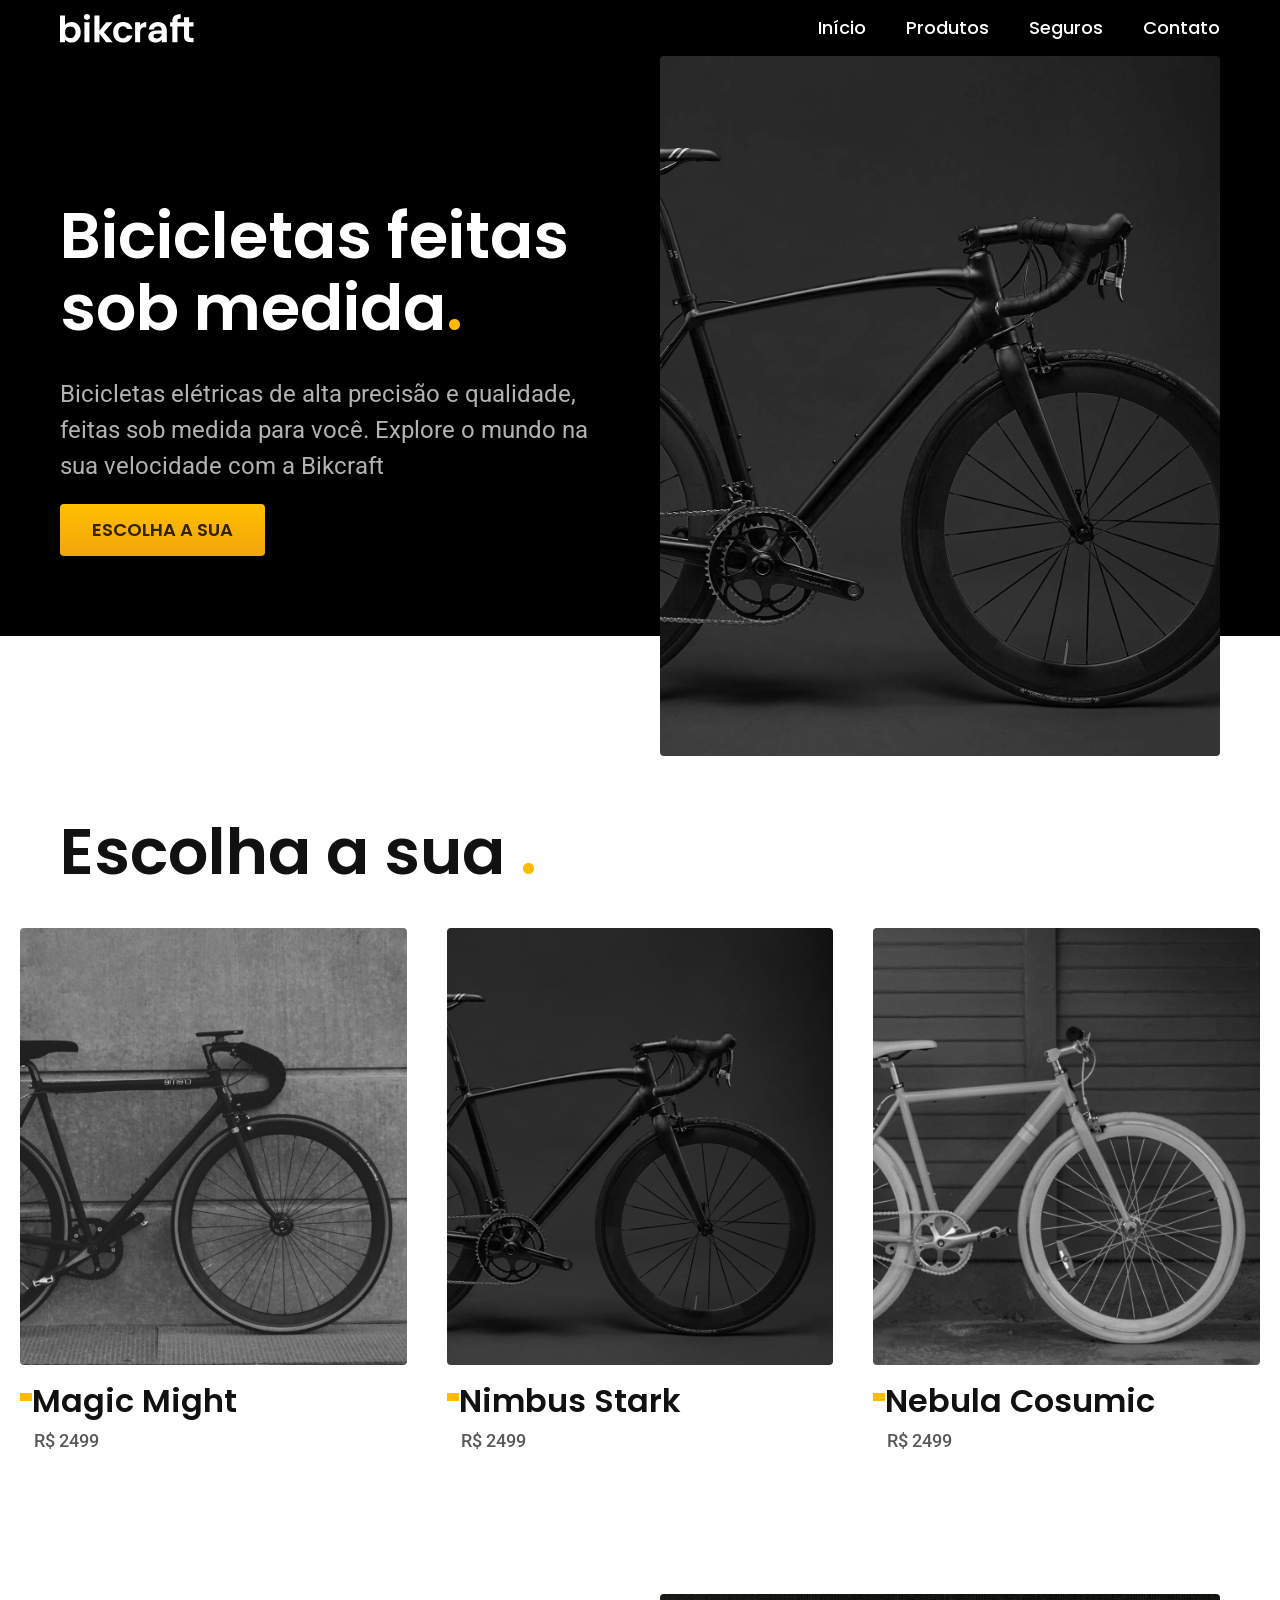
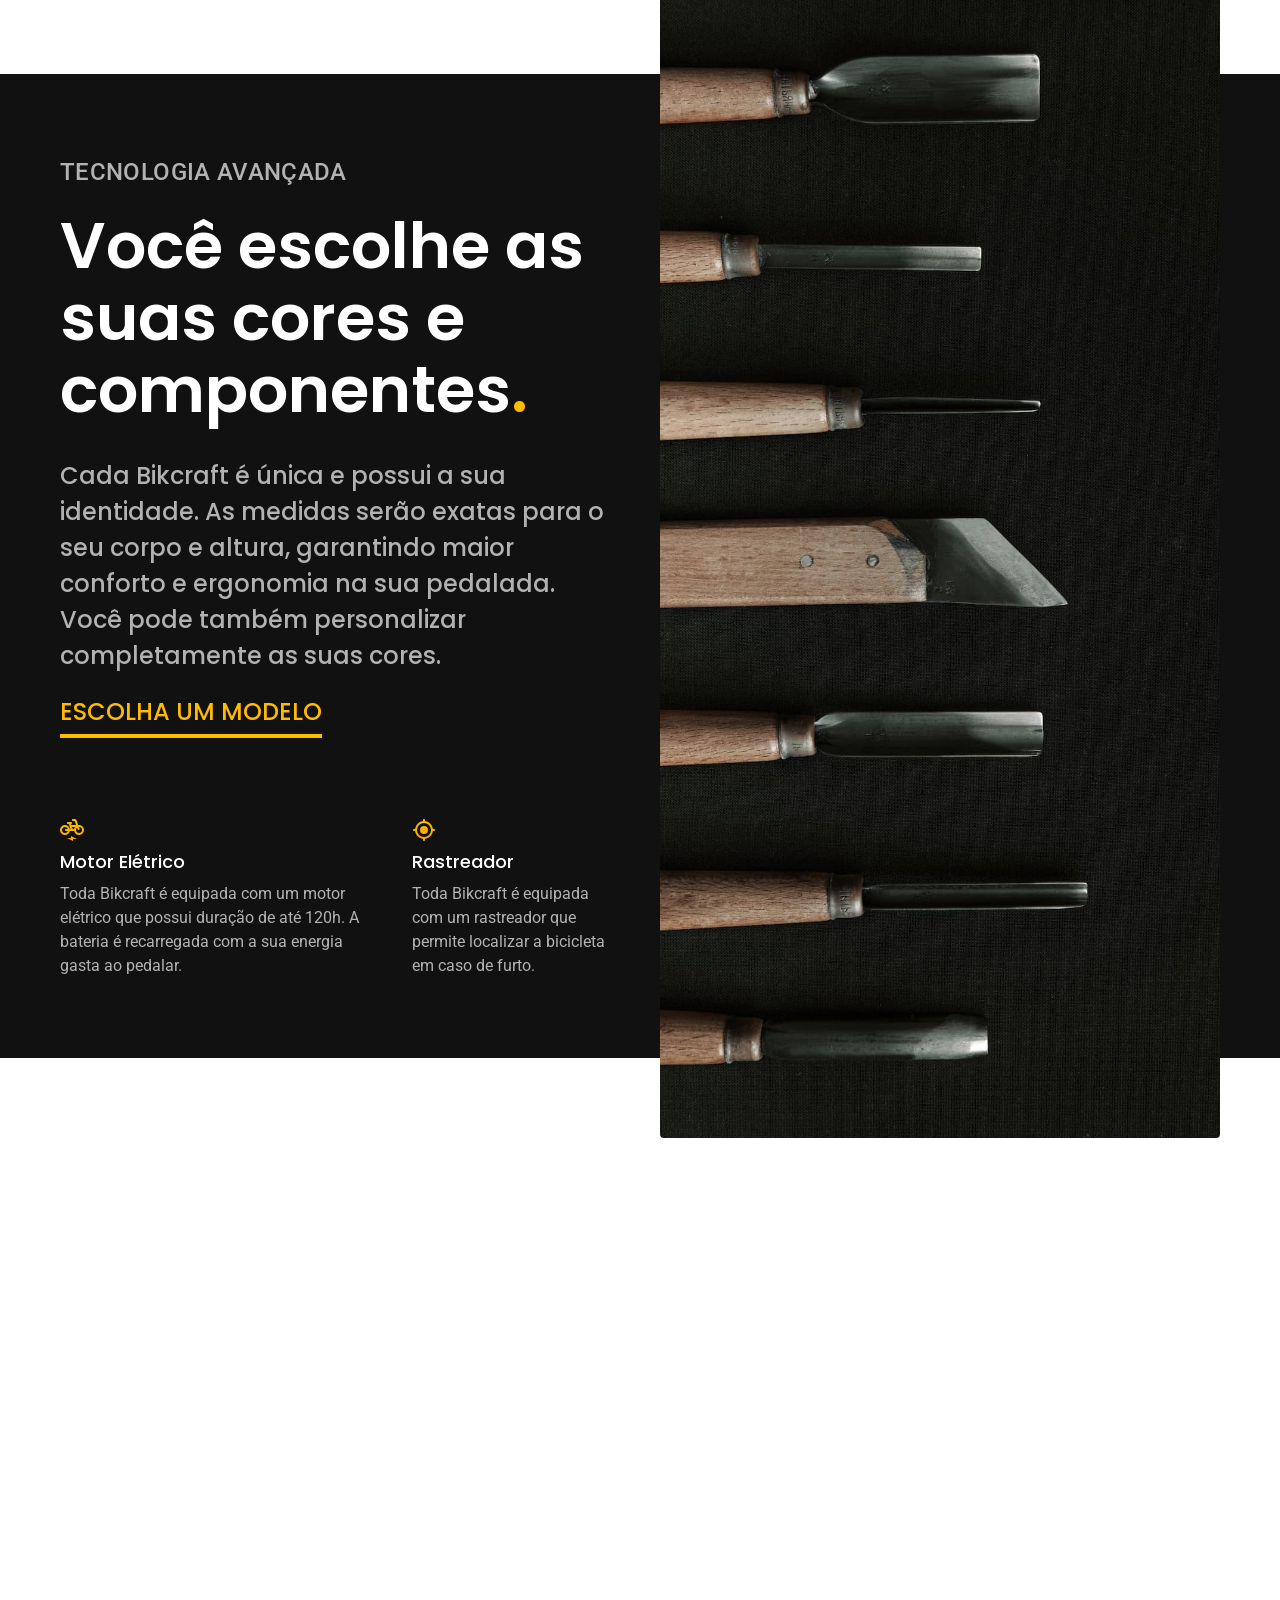
==== index.html @ 49a1bf83 "- Cria seção de lista de bicicletas com três modelos - Adiciona seção de tecnologia avançada com van" ====
<!DOCTYPE html>
<html lang="pt-br">

  <head>
    <meta charset="UTF-8">
    <meta name="viewport" content="width=device-width, initial-scale=1.0">
    <title>Bikcraft - Bicicletas Elétricas</title>
    <meta name="description"
      content="Bicicletas elétricas de alta precisão e qualidade, feitas sob medida para você. Explore o mundo na sua velocidade com a Bikcraft.">
    <link rel="stylesheet" href="./css/style.css">
    <link rel="preconnect" href="https://fonts.googleapis.com">
    <link rel="preconnect" href="https://fonts.gstatic.com" crossorigin>
    <link
      href="https://fonts.googleapis.com/css2?family=Poppins:wght@400;600&family=Roboto:ital,wght@0,500;1,500&display=swap"
      rel="stylesheet">
  </head>

  <body>
    <header class="header-bg">
      <div class="header container">
        <a href="./"><img src="./img/bikcraft.svg" alt="Bikcraft"></a>
        <nav aria-label="Principal">
          <ul class="header-menu font-1-m cor-0">
            <li><a href="./index.html">Início</a></li>
            <li><a href="./produtos.html">Produtos</a></li>
            <li><a href="./seguros.html">Seguros</a></li>
            <li><a href="./contato.html">Contato</a></li>
          </ul>
        </nav>
      </div>
    </header>


    <main class="introducao-bg">
      <div class="container introducao">
        <div class="introducao-conteudo">
          <h1 class="font-1-xxl">Bicicletas feitas sob medida<span class="cor-p1">.</span></h1>
          <p class="font-2-l">Bicicletas elétricas de alta precisão e qualidade, feitas sob medida para você. Explore
            o mundo na sua
            velocidade com a Bikcraft</p>
          <a class="botao" href="./bicicletas.html">Escolha a sua</a>
        </div>
        <div>
          <img src="./img/fotos/introducao.jpg" alt="Bicicleta elétrica preta.">
        </div>
      </div>
    </main>

    <article class="bicicletas-lista">
      <h2 class="container font-1-xxl">Escolha a sua <span class="cor-p1">.</span></h2>
      <ul>
        <li>
          <a href="./bicicletas/magic.html">
            <img src="./img/bicicletas/magic-home.jpg" alt="Bicicleta Preta">
            <h3 class="font-1-xl">Magic Might</h3>
            <span class="font-2-m cor-8">R$ 2499</span>
          </a>
        </li>
        <li>
          <a href="./bicicletas/nimbus.html">
            <img src="./img/bicicletas/nimbus-home.jpg" alt="Bicicleta Preta">
            <h3 class="font-1-xl">Nimbus Stark</h3>
            <span class="font-2-m cor-8">R$ 2499</span>
          </a>
        </li>
        <li>
          <a href="./bicicletas/nebula.html">
            <img src="./img/bicicletas/nebula-home.jpg" alt="Bicicleta Preta">
            <h3 class="font-1-xl">Nebula Cosumic</h3>
            <span class="font-2-m cor-8">R$ 2499</span>
          </a>
        </li>
      </ul>

    </article>

    <article class="tecnologia-bg">
      <div class="tecnologia container">
        <div class="tecnologia-conteudo">
          <span class="font-2-l-b cor-5">Tecnologia Avançada</span>
          <h2 class="font-1-xxl cor-0">Você escolhe as suas cores e componentes<span class="cor-p1">.</span></h2>
          <p class="font-1-l cor-5">Cada Bikcraft é única e possui a sua identidade. As medidas serão exatas para o seu
            corpo e altura,
            garantindo maior conforto e ergonomia na sua pedalada. Você pode também personalizar completamente as suas
            cores.</p>
          <a class="link" href="./bicicletas.html">Escolha um modelo</a>
          <div class="tecnologia-vantagens">
            <div>
              <img src="./img/icones/eletrica.svg" alt="">
              <h3 class="font-1-m cor-0">Motor Elétrico</h3>
              <p class="font-2-s cor-5">Toda Bikcraft é equipada com um motor elétrico que possui duração de até 120h. A
                bateria é recarregada
                com a sua energia gasta ao pedalar.</p>
            </div>
            <div>
              <img src="./img/icones/rastreador.svg" alt="">
              <h3 class="font-1-m cor-0">Rastreador</h3>
              <p class="font-2-s cor-5">Toda Bikcraft é equipada com um rastreador que permite localizar a bicicleta em
                caso de furto.</p>
            </div>
          </div>
        </div>
        <div class="tecnologia-imagem">
          <img src="./img/fotos/tecnologia.jpg" alt="">
        </div>
      </div>

    </article>
  </body>

</html>
---- css/style.css ----
@import "./global/global.css";
@import "./global/header.css";
@import "./utilidades/tipografia.css";
@import "./utilidades/cores.css";

/* Utilidades */
@import "./utilidades/componentes.css";

/* Home */
@import "./home/introducao.css";

/* Bicicletas */
@import "./bicicletas/bicicletas-lista.css";
@import "./home/tecnologia.css";
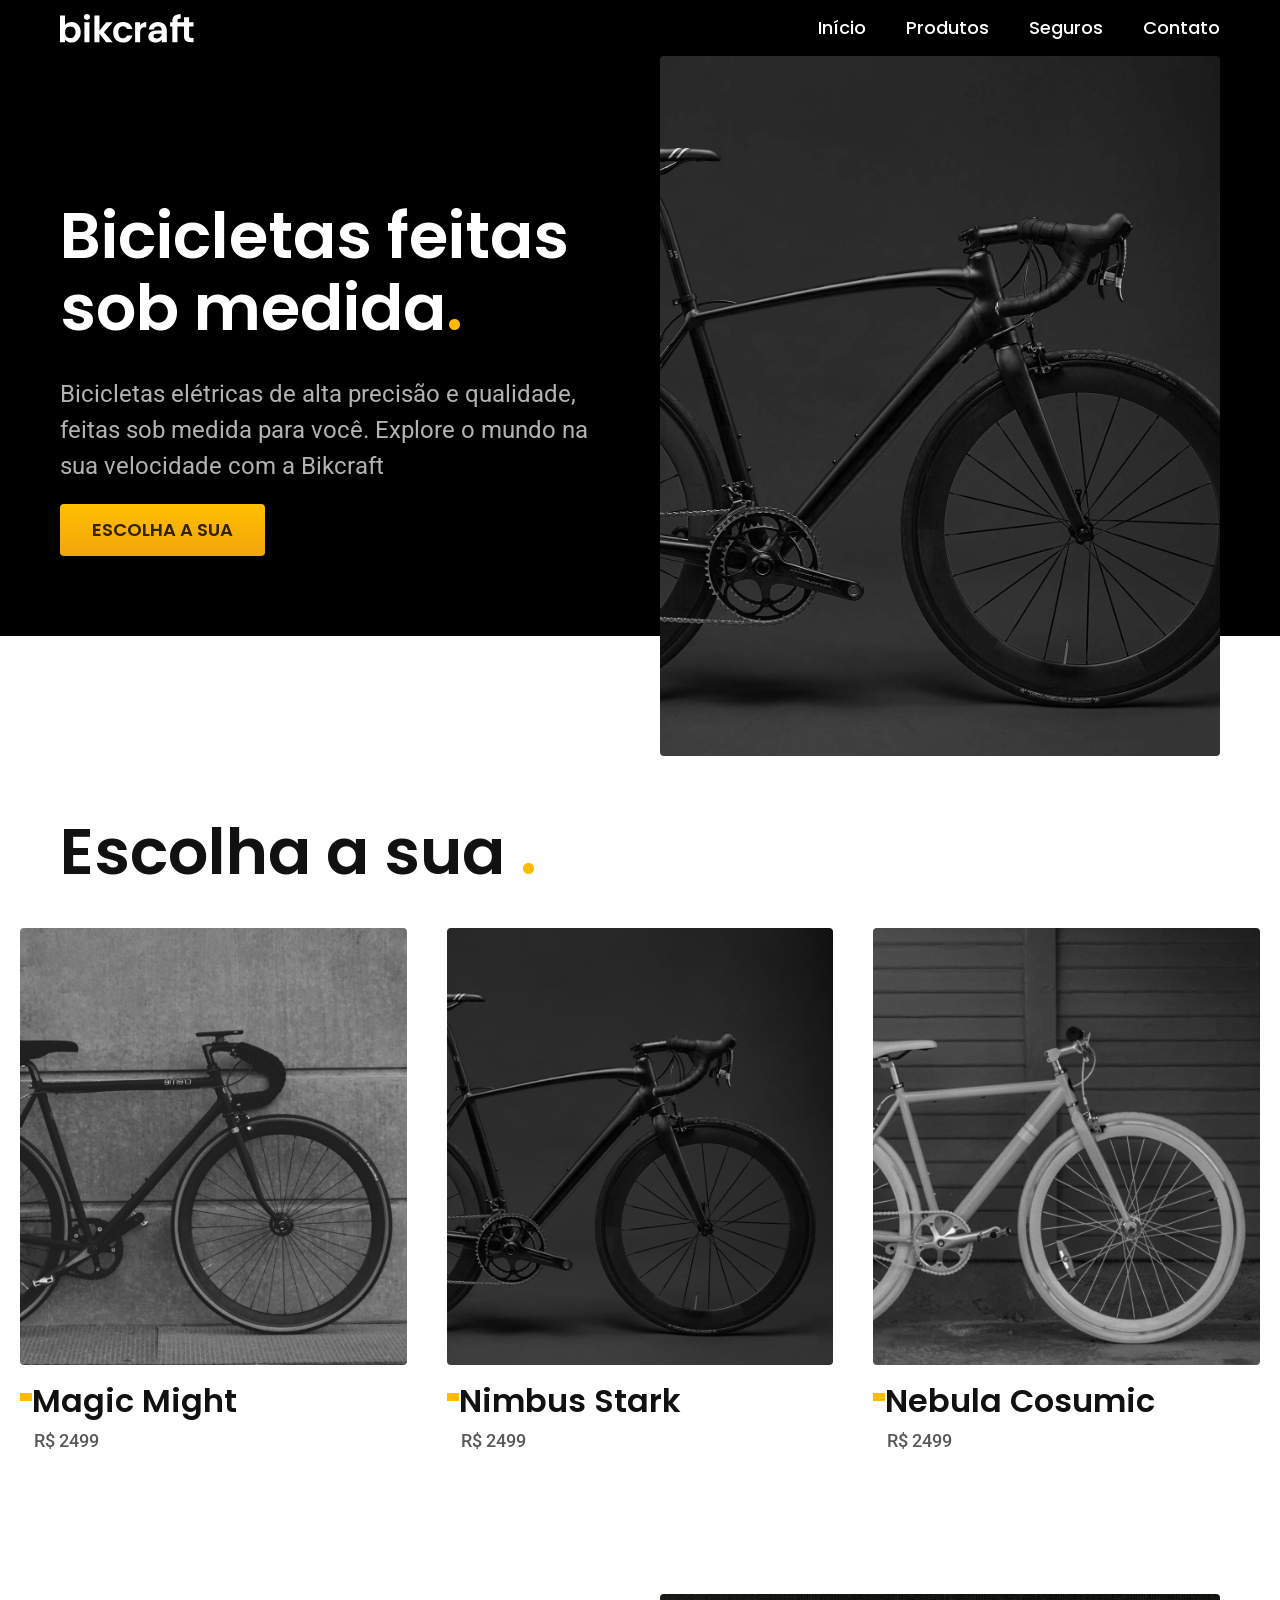
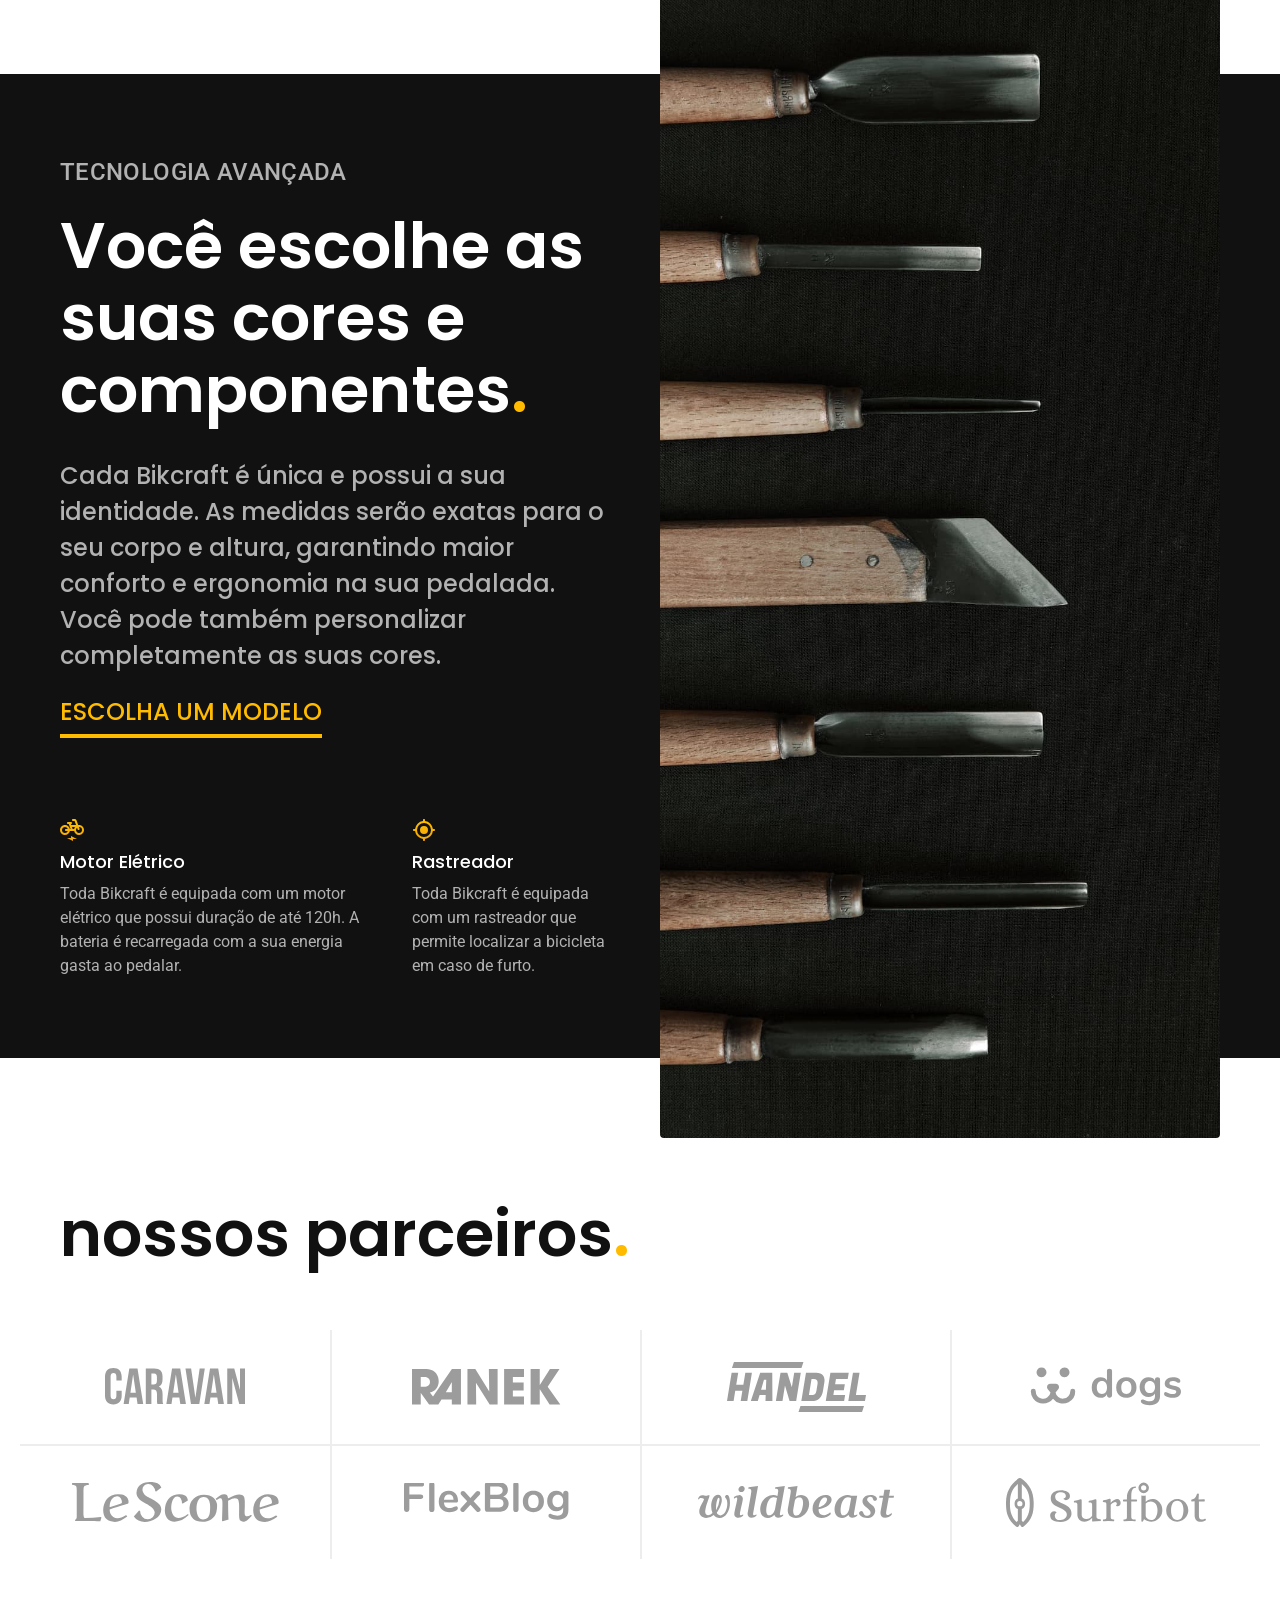
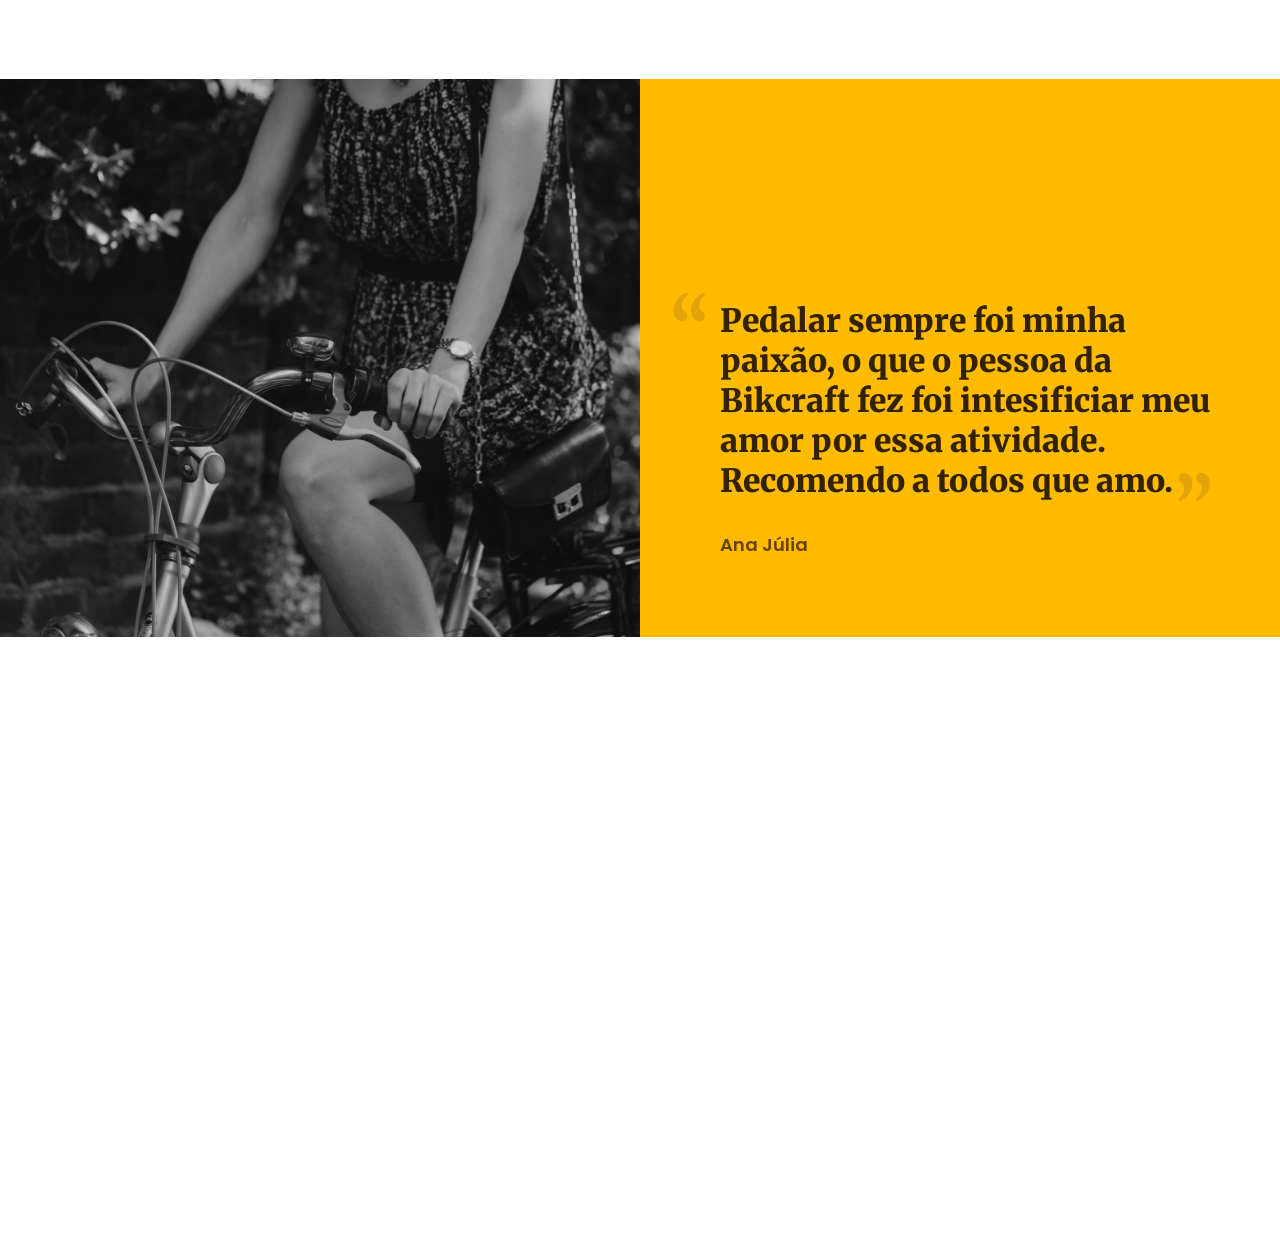
==== commit 4de0645c: "Adiciona seções de parceiros e depoimentos à home - Cria seção de parceiros com grid responsivo de 8" ====
--- a/index.html
+++ b/index.html
@@ -12,6 +12,8 @@
     <link rel="preconnect" href="https://fonts.gstatic.com" crossorigin>
     <link
       href="https://fonts.googleapis.com/css2?family=Poppins:wght@400;600&family=Roboto:ital,wght@0,500;1,500&display=swap"
+      rel="stylesheet">
+    <link href="https://fonts.googleapis.com/css2?family=Merriweather:ital,opsz@1,18..144&display=swap"
       rel="stylesheet">
   </head>
 
@@ -106,6 +108,33 @@
       </div>
 
     </article>
+
+    <section class="parceiros" aria-label="Nossos Parceiros">
+      <h2 class="container font-1-xxl">nossos parceiros<span class="cor-p1">.</span></h2>
+
+      <ul>
+        <li><img src="./img/parceiros/caravan.svg" alt="caravan"></li>
+        <li><img src="./img/parceiros/ranek.svg" alt="ranek"></li>
+        <li><img src="./img/parceiros/handel.svg" alt="handel"></li>
+        <li><img src="./img/parceiros/dogs.svg" alt="dogs"></li>
+        <li><img src="./img/parceiros/lescone.svg" alt="lescone"></li>
+        <li><img src="./img/parceiros/flexblog.svg" alt="flexblog"></li>
+        <li><img src="./img/parceiros/wildbeast.svg" alt="wildbeast"></li>
+        <li><img src="./img/parceiros/surfbot.svg" alt="surfbot"></li>
+      </ul>
+    </section>
+
+    <section class="depoimento" aria-label="depoimento">
+      <div><img src="./img/fotos/depoimento.jpg" alt="Pessoa pedalando uma bicicleta Bikcraft"></div>
+      <div class="depoimento-conteudo">
+        <blockquote class="font-1-xl cor-p5">
+          <p>Pedalar sempre foi minha paixão, o que o pessoa da Bikcraft fez foi intesificiar meu amor por essa
+            atividade.
+            Recomendo a todos que amo.</p>
+        </blockquote>
+        <span class="font-1-m-b cor-p4">Ana Júlia</span>
+      </div>
+    </section>
   </body>
 
 </html>
--- a/css/style.css
+++ b/css/style.css
@@ -8,7 +8,9 @@
 
 /* Home */
 @import "./home/introducao.css";
+@import "./home/tecnologia.css";
+@import "./home/parceiros.css";
+@import "./home/depoimentos.css";
 
 /* Bicicletas */
 @import "./bicicletas/bicicletas-lista.css";
-@import "./home/tecnologia.css";
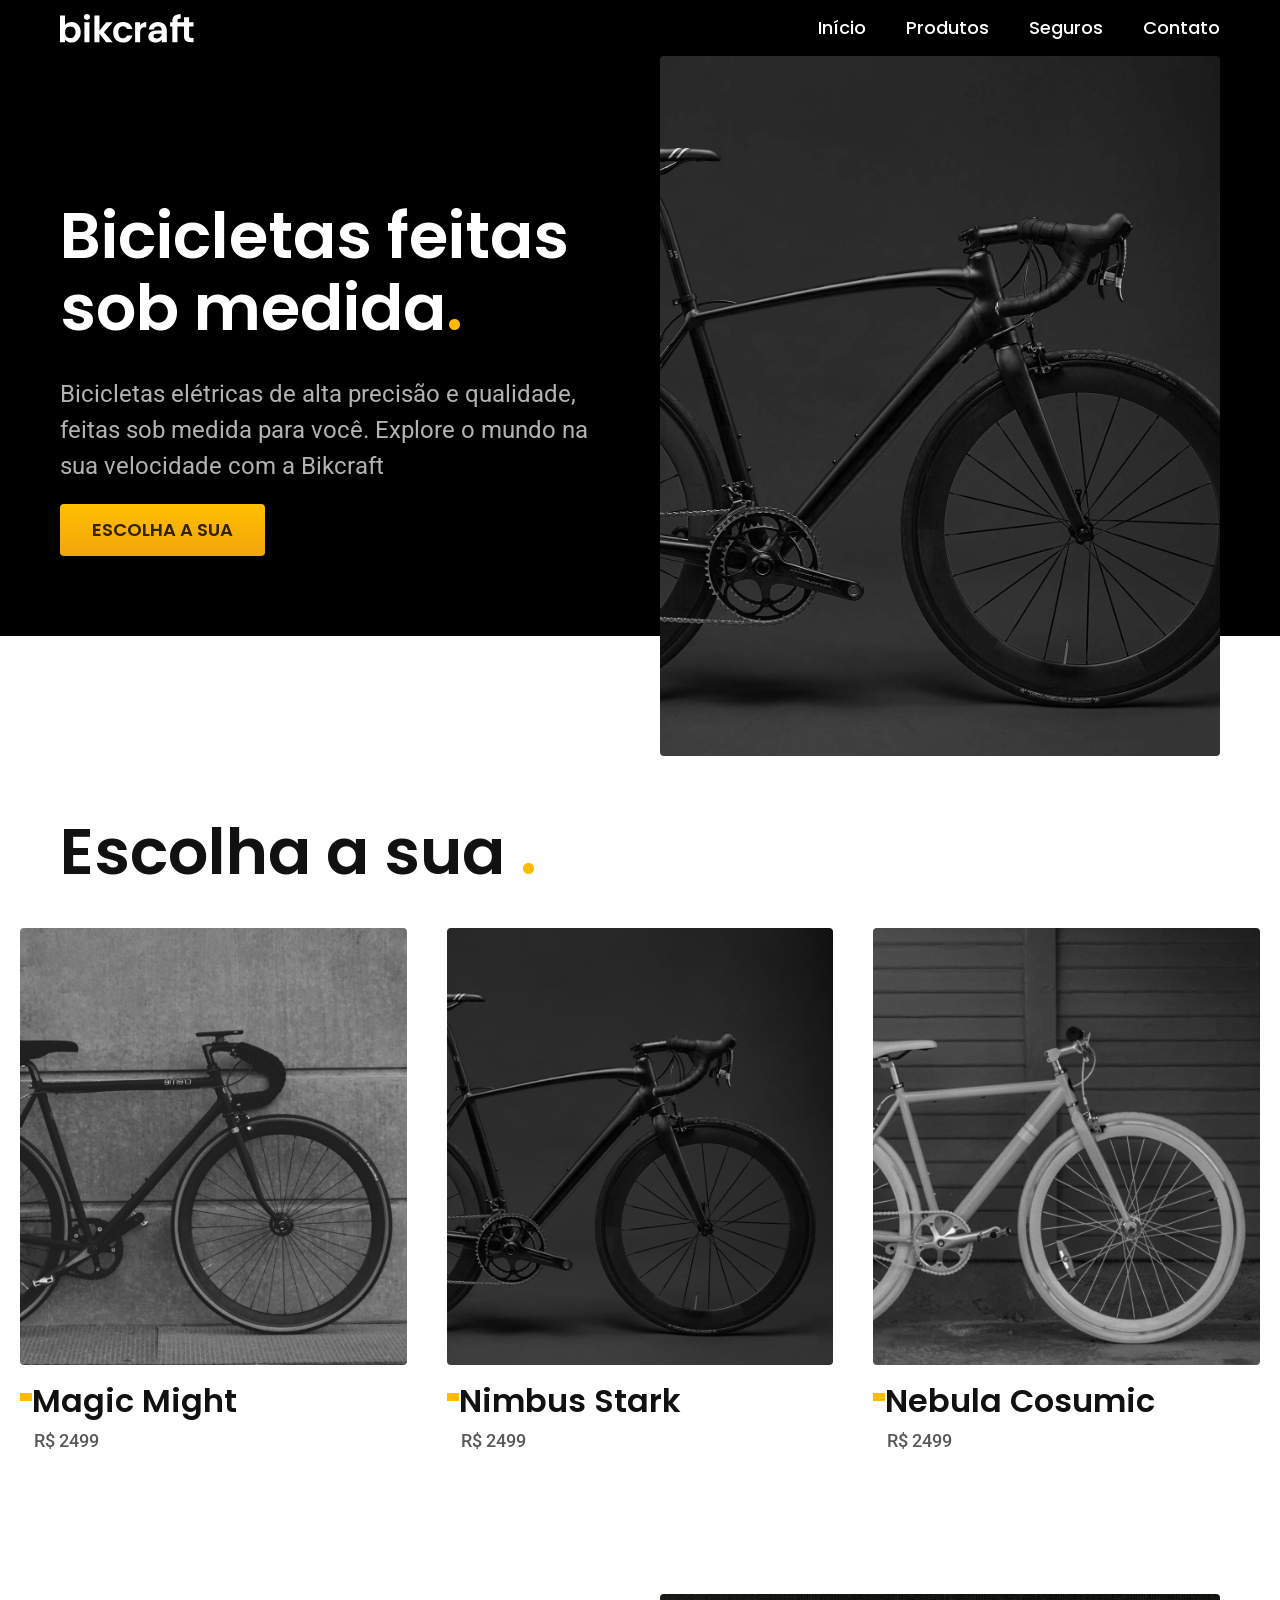
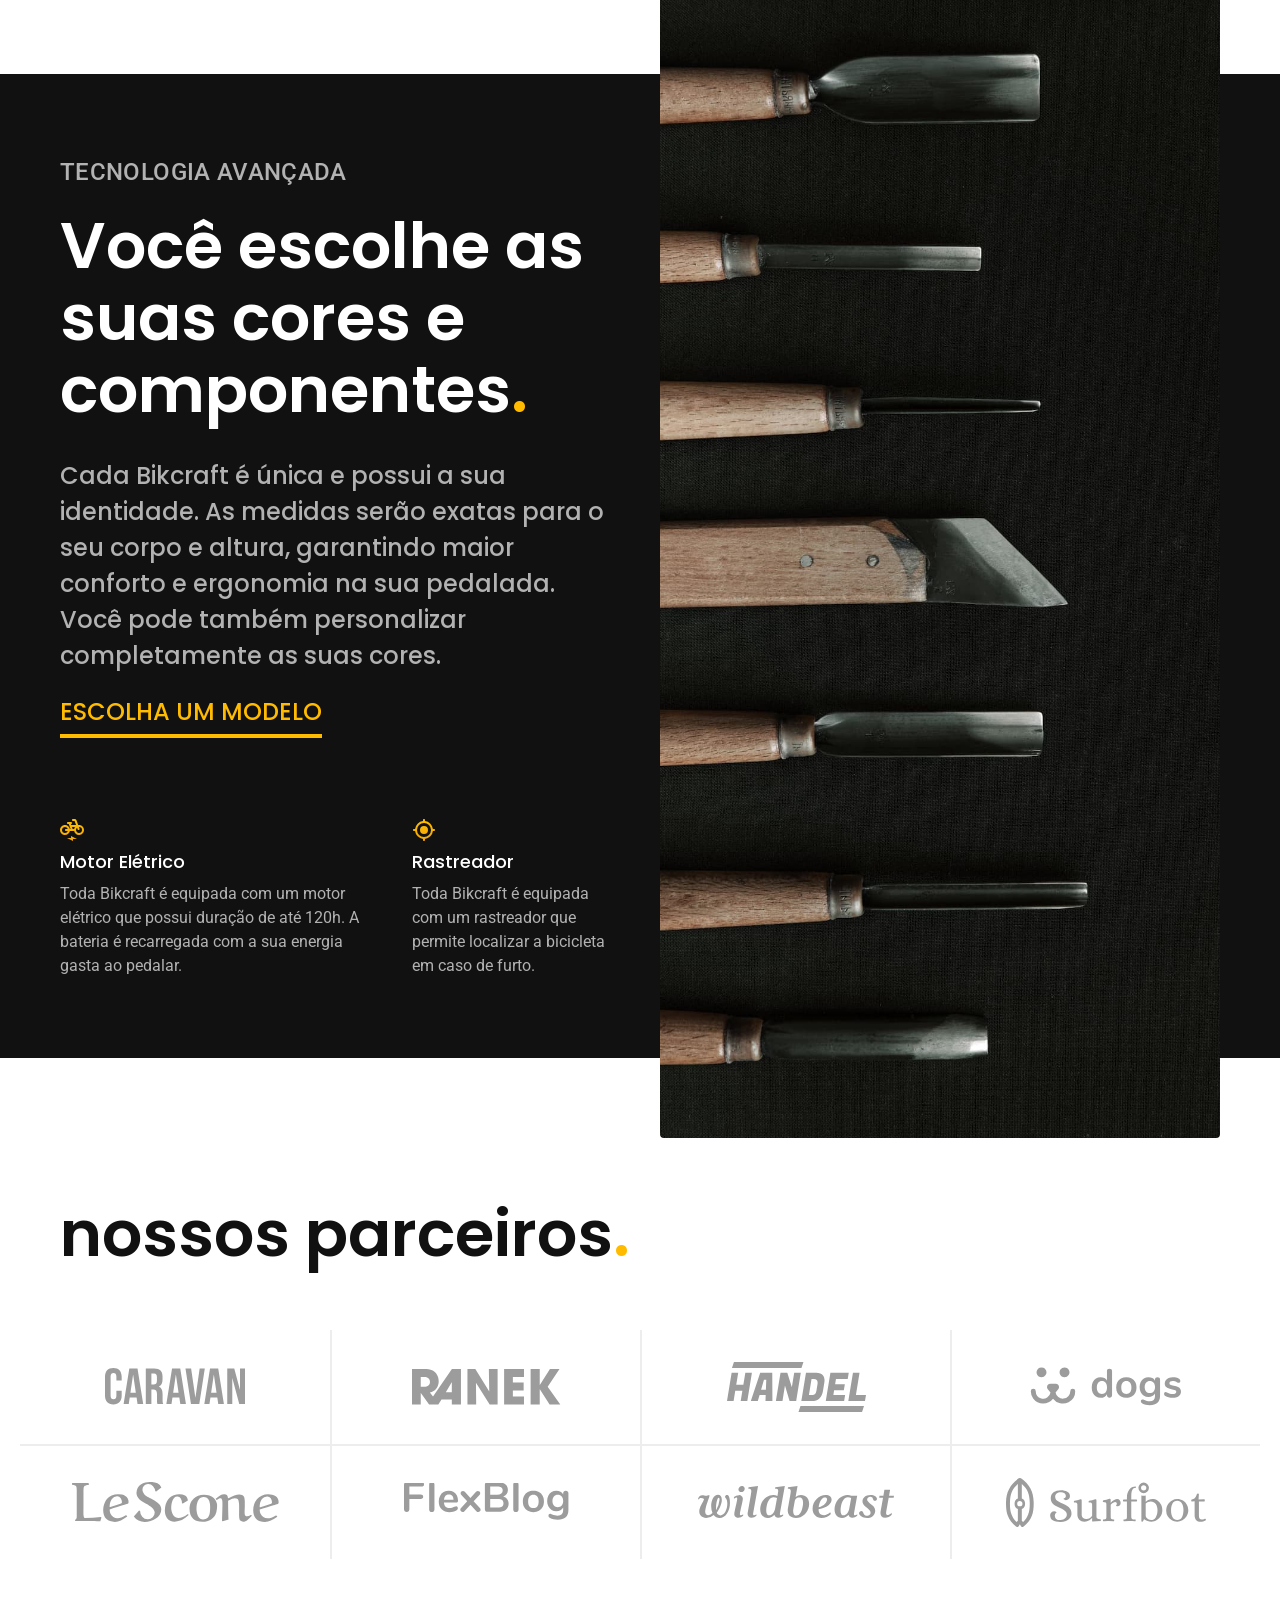
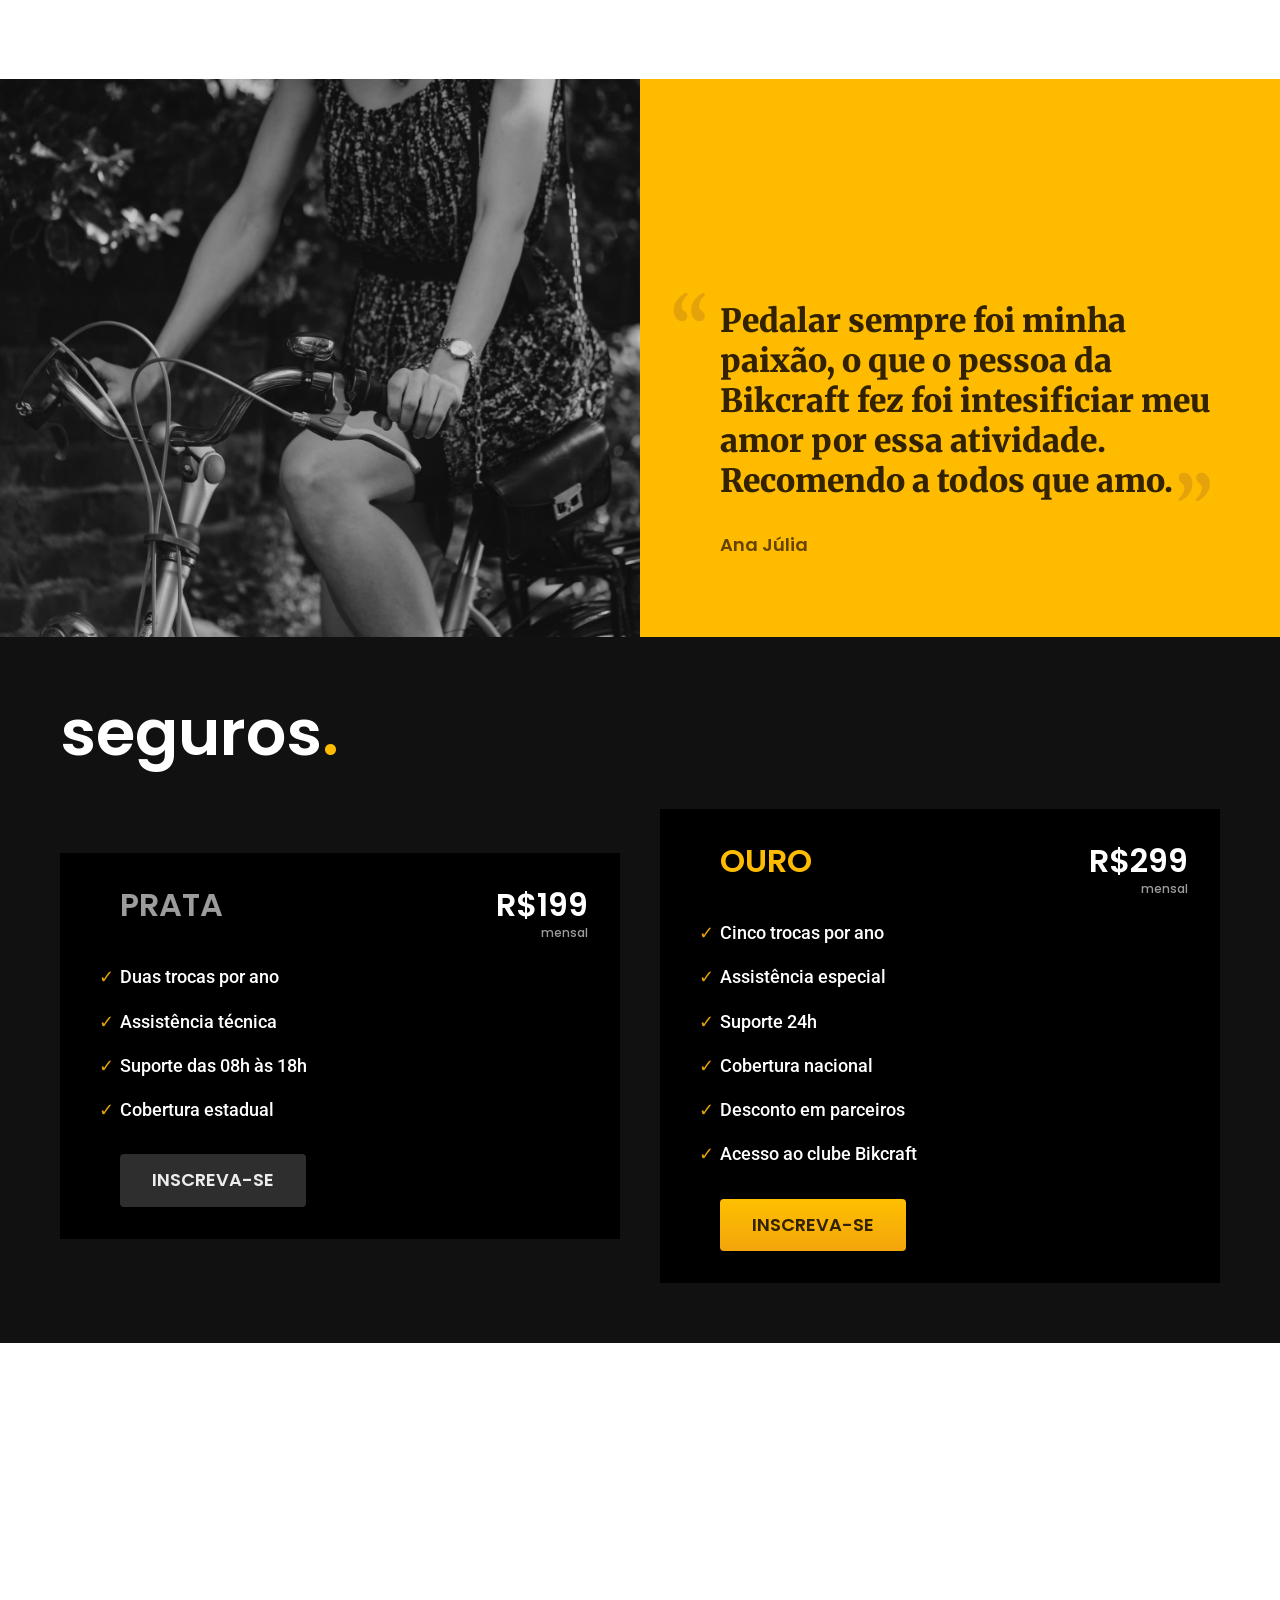
==== commit 025c4ad9: "adiciona seção de seguros com planos Prata e Ouro" ====
--- a/index.html
+++ b/index.html
@@ -135,6 +135,36 @@
         <span class="font-1-m-b cor-p4">Ana Júlia</span>
       </div>
     </section>
+
+    <article class="seguros-bg">
+      <div class="seguros container">
+        <h2 class="font-1-xxl cor-0">seguros<span class="cor-p1">.</span></h2>
+        <div class="seguros-item">
+          <h3 class="font-1-xl cor-6">PRATA</h3>
+          <span class="font-1-xl cor-0">R$199 <span class="font-1-xs cor-6">mensal</span></span>
+          <ul class="font-2-m cor-0">
+            <li>Duas trocas por ano</li>
+            <li>Assistência técnica</li>
+            <li>Suporte das 08h às 18h</li>
+            <li>Cobertura estadual</li>
+          </ul>
+          <a class="botao secundario" href="./orcamento.html">Inscreva-se</a>
+        </div>
+        <div class="seguros-item">
+          <h3 class="font-1-xl cor-p1">OURO</h3>
+          <span class="font-1-xl cor-0">R$299 <span class="font-1-xs cor-6">mensal</span></span>
+          <ul class="font-2-m cor-0">
+            <li>Cinco trocas por ano</li>
+            <li>Assistência especial</li>
+            <li>Suporte 24h</li>
+            <li>Cobertura nacional</li>
+            <li>Desconto em parceiros</li>
+            <li>Acesso ao clube Bikcraft</li>
+          </ul>
+          <a class="botao" href="./orcamento.html">Inscreva-se</a>
+        </div>
+      </div>
+    </article>
   </body>
 
 </html>
--- a/css/style.css
+++ b/css/style.css
@@ -14,3 +14,6 @@
 
 /* Bicicletas */
 @import "./bicicletas/bicicletas-lista.css";
+
+/* Seguros */
+@import "./seguros/seguros.css";
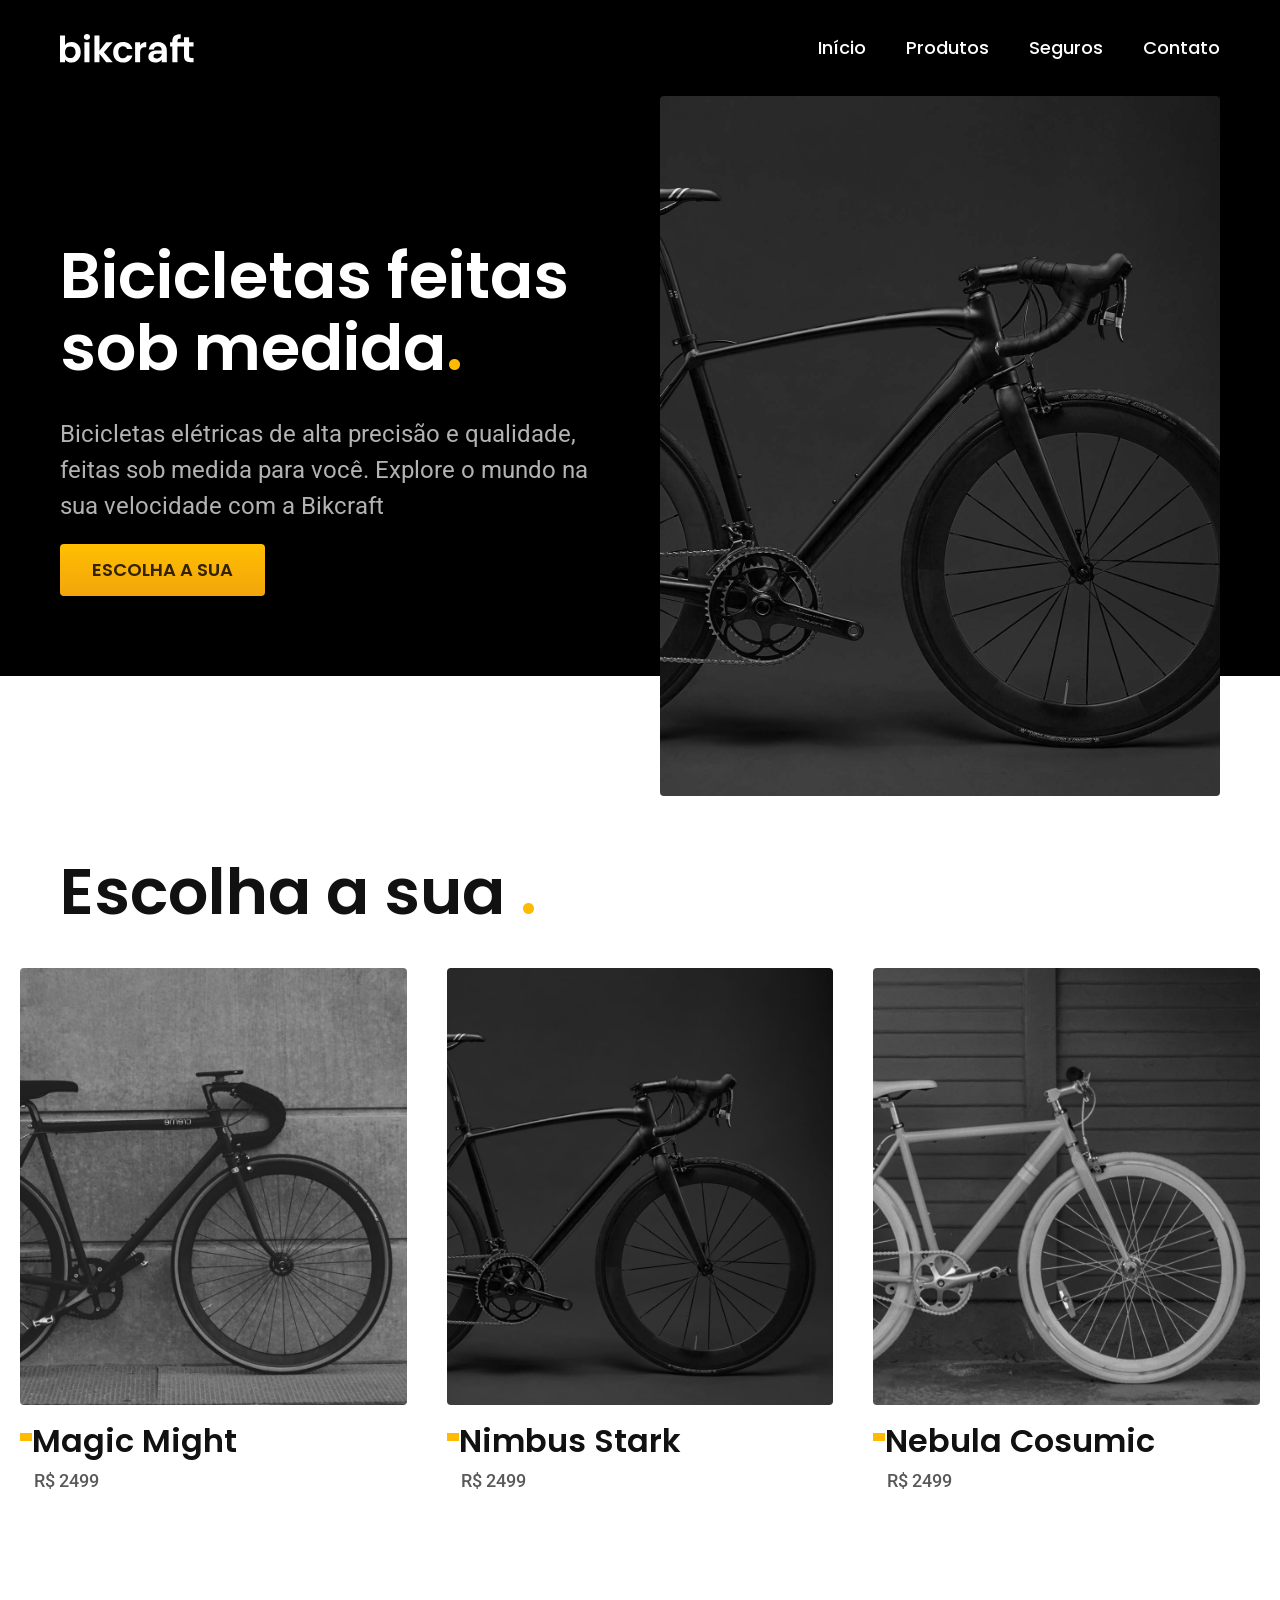
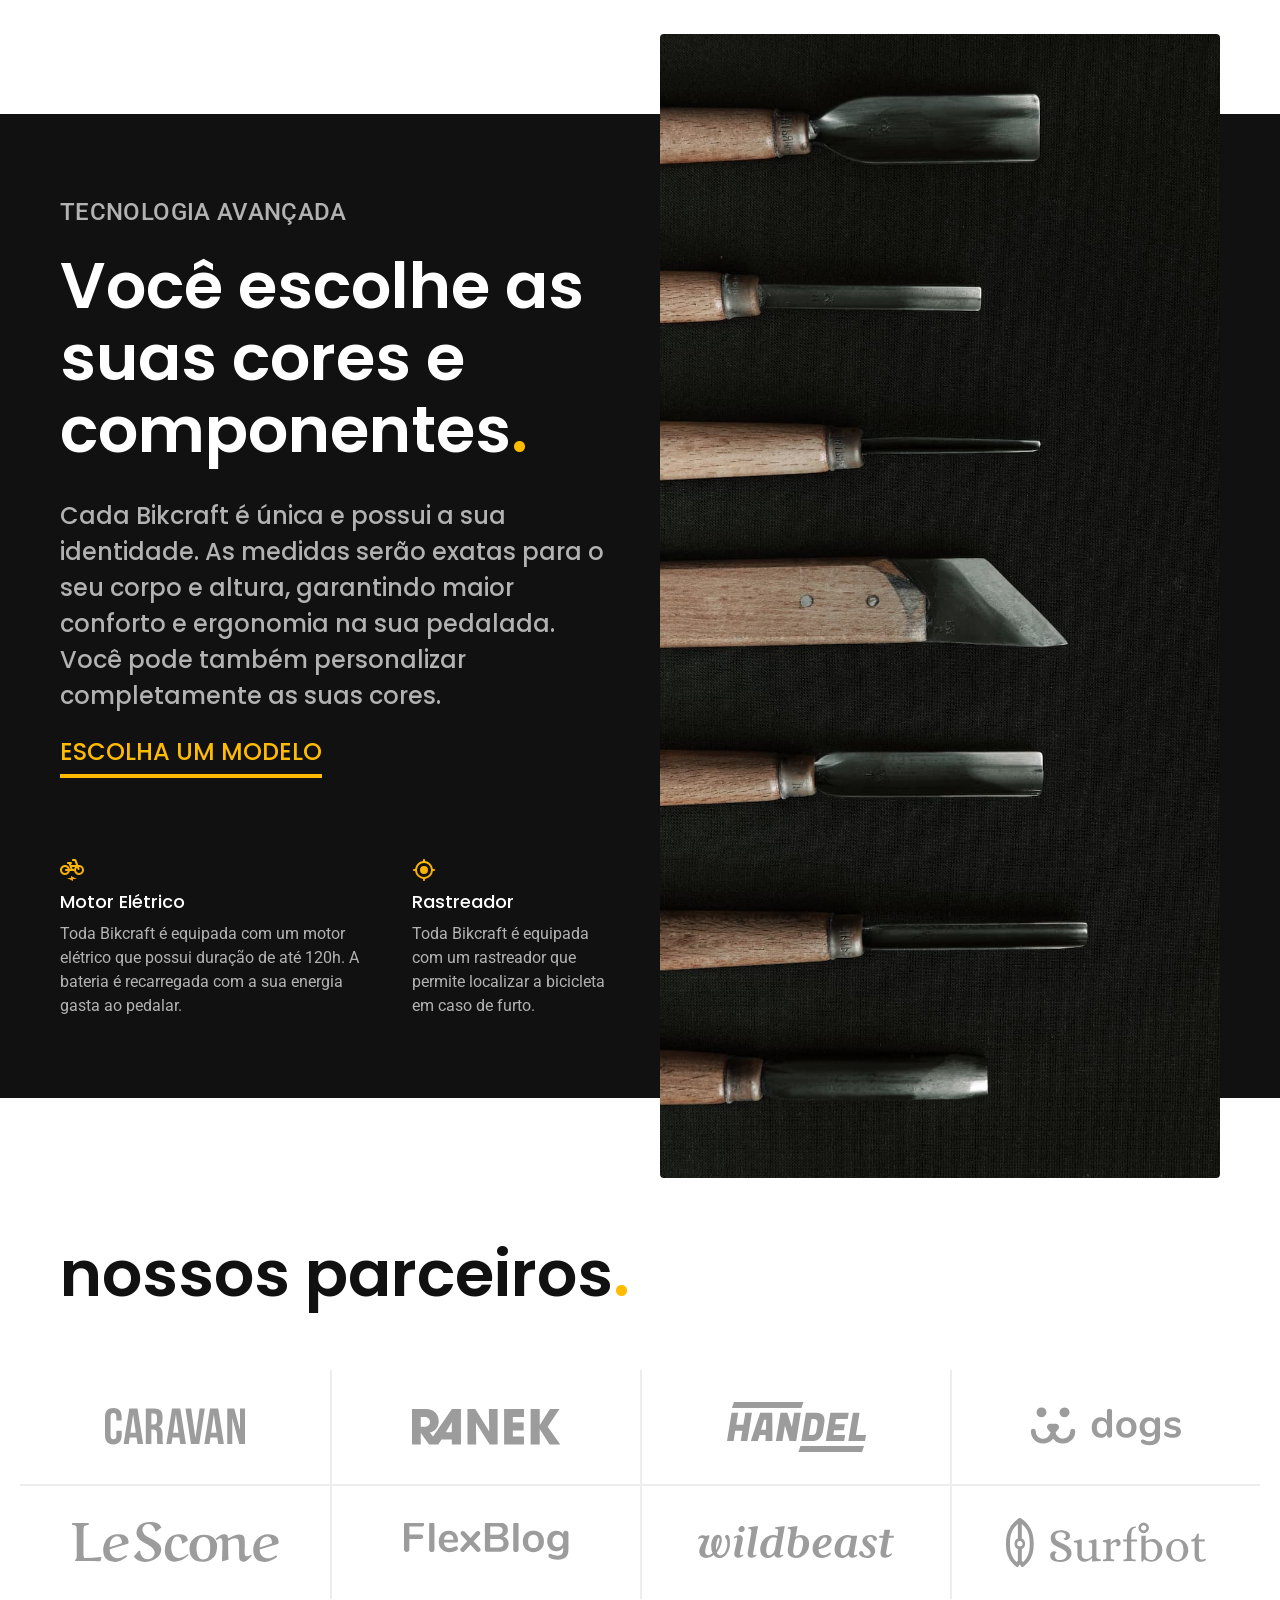
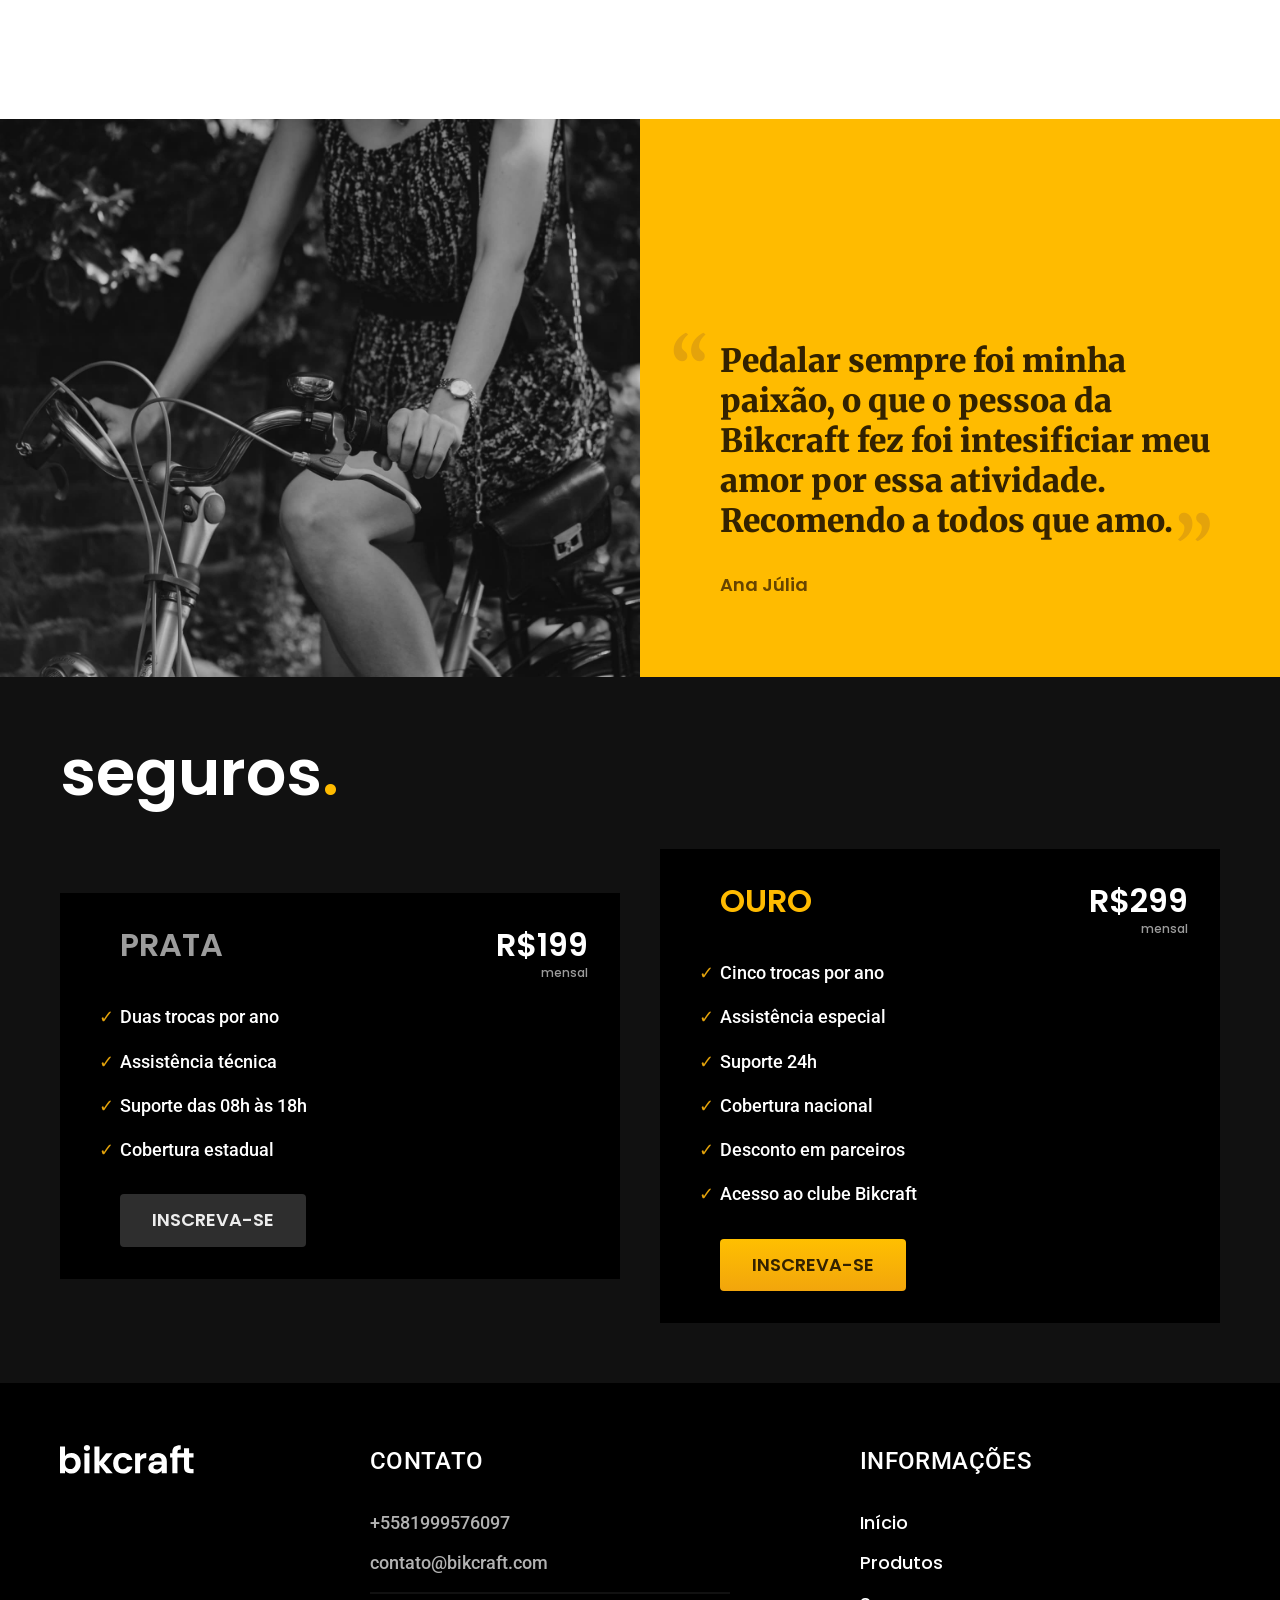
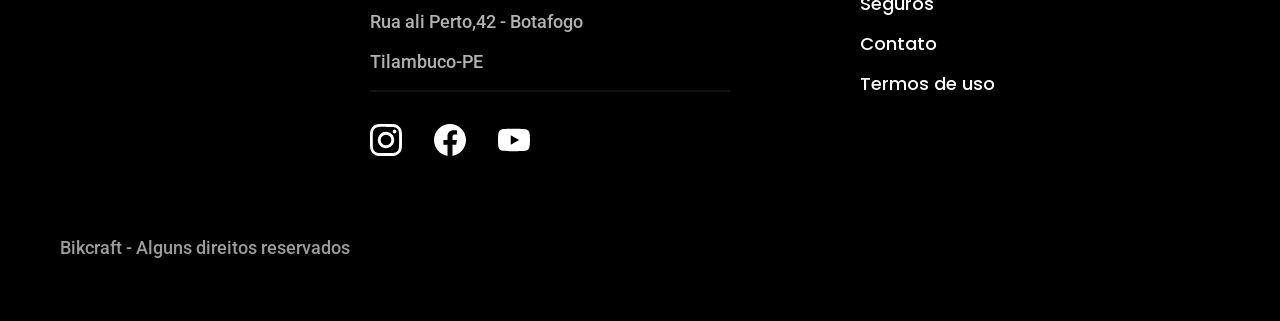
==== commit 684f8f0d: "Adiciona footer com contato, redes sociais e navegação secundária" ====
--- a/index.html
+++ b/index.html
@@ -165,6 +165,39 @@
         </div>
       </div>
     </article>
+
+    <footer class="footer-bg">
+      <div class="footer container">
+        <img src="./img/bikcraft.svg" alt="Bikcraft">
+        <div class="footer-contato">
+          <h3 class="font-2-l-b cor-0">Contato</h3>
+          <ul class="font-2-m cor-5">
+            <li><a href="tel:+558199999999">+5581999576097</a></li>
+            <li><a href="mailto:contato@bikcraft.com">contato@bikcraft.com</a></li>
+            <li>Rua ali Perto,42 - Botafogo</li>
+            <li>Tilambuco-PE</li>
+          </ul>
+          <div class="footer-redes">
+            <a href="./"><img src="./img/redes/instagram.svg" alt="Instagram"></a>
+            <a href="./"><img src="./img/redes/facebook.svg" alt="Facebook"></a>
+            <a href="./"><img src="./img/redes/youtube.svg" alt="YouTube"></a>
+          </div>
+        </div>
+        <div class="footer-informacoes">
+          <h3 class="font-2-l-b cor-0">Informações</h3>
+          <nav aria-label="Secundária">
+            <ul class="font-1-m cor-0">
+              <li><a href="./index.html">Início</a></li>
+              <li><a href="./produtos.html">Produtos</a></li>
+              <li><a href="./seguros.html">Seguros</a></li>
+              <li><a href="./contato.html">Contato</a></li>
+              <li><a href="./termos.html">Termos de uso</a></li>
+            </ul>
+          </nav>
+        </div>
+        <p class="footer-copy font-2-m cor-6">Bikcraft - Alguns direitos reservados</p>
+      </div>
+    </footer>
   </body>
 
 </html>
--- a/css/style.css
+++ b/css/style.css
@@ -2,6 +2,7 @@
 @import "./global/header.css";
 @import "./utilidades/tipografia.css";
 @import "./utilidades/cores.css";
+@import "./global/footer.css";
 
 /* Utilidades */
 @import "./utilidades/componentes.css";
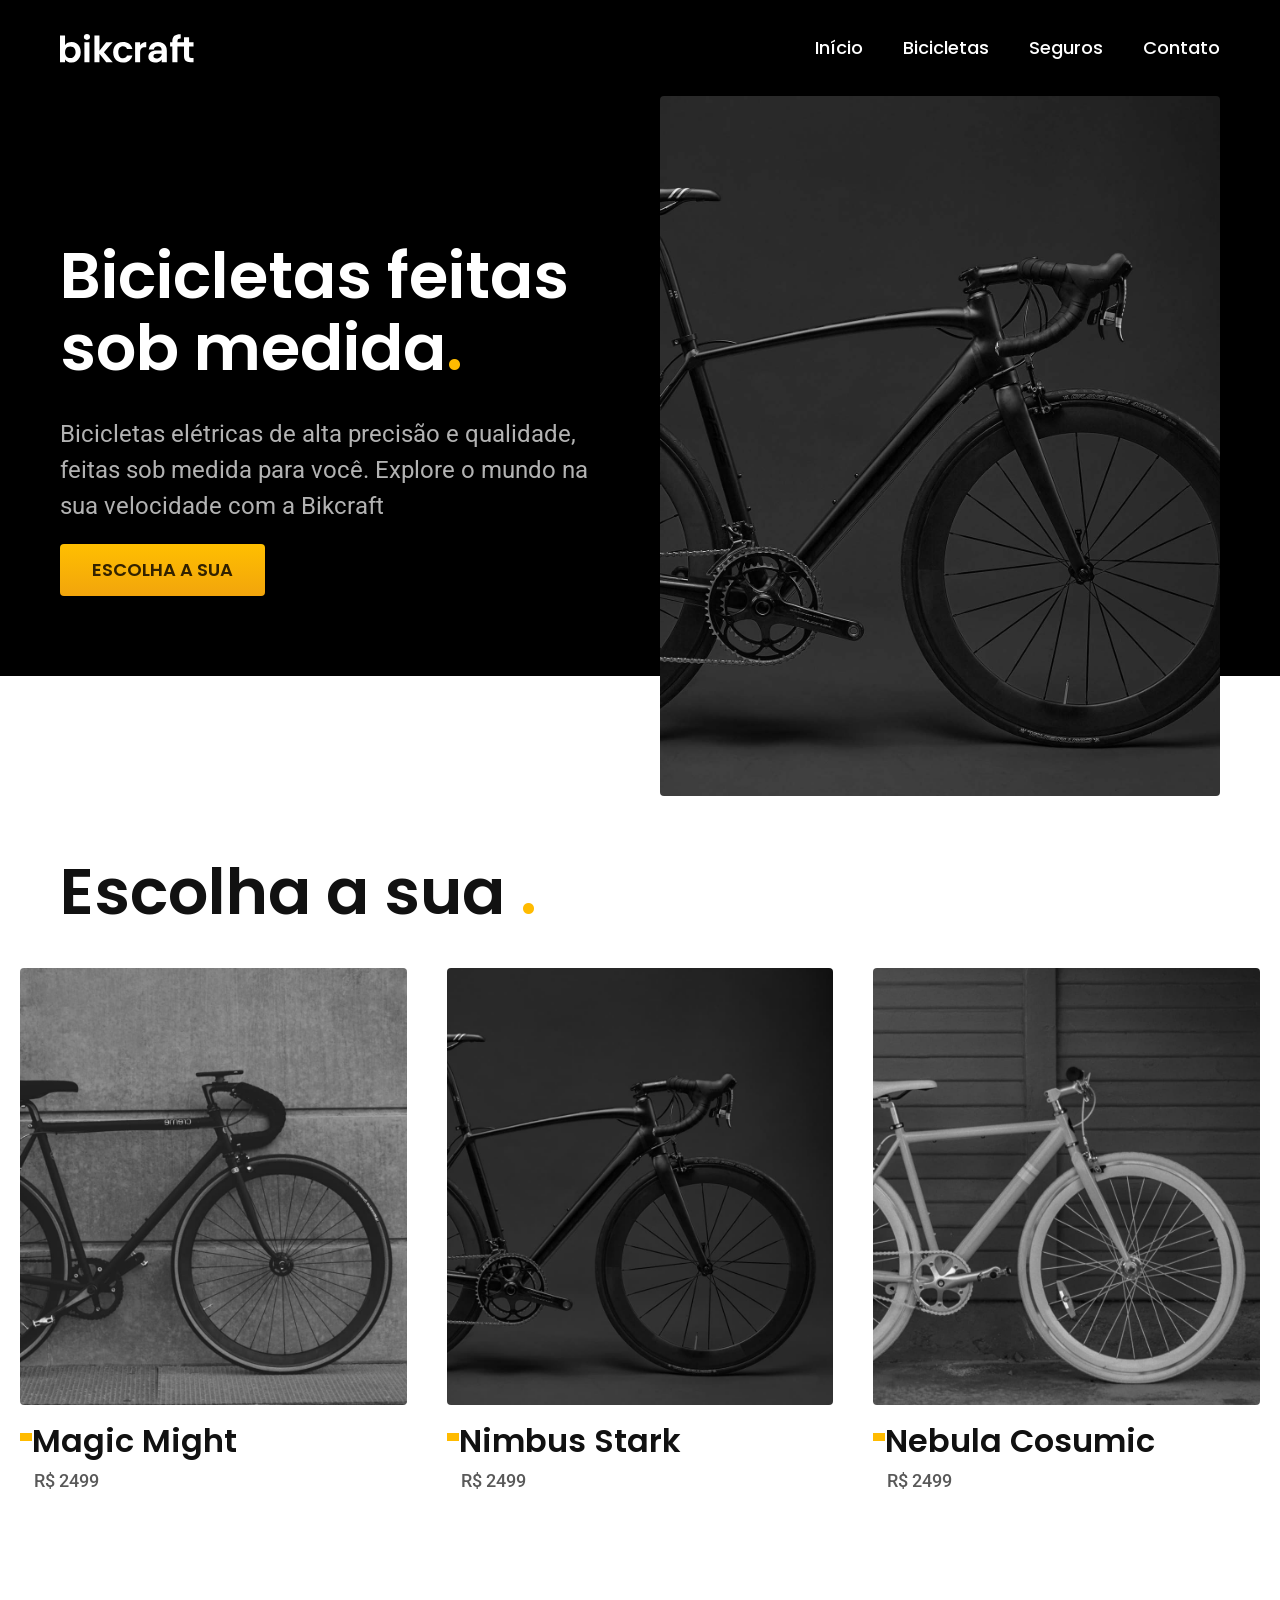
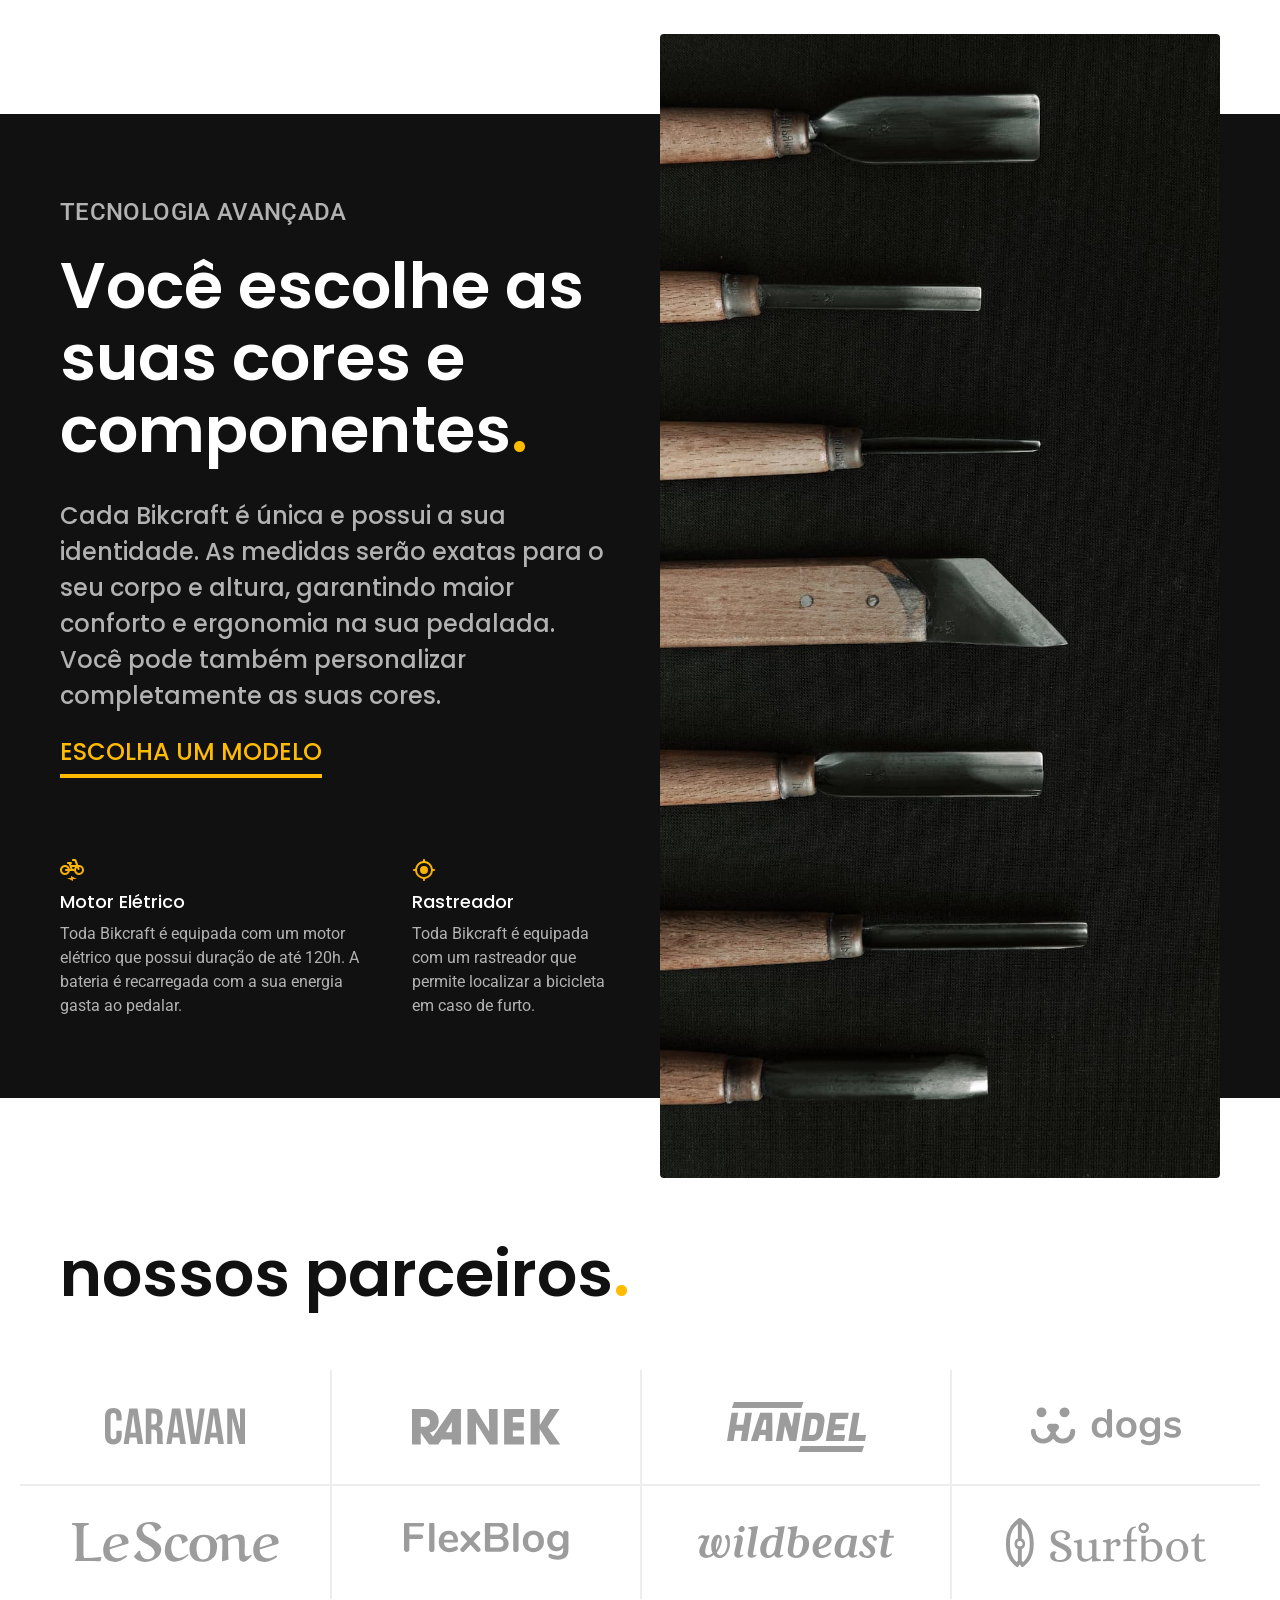
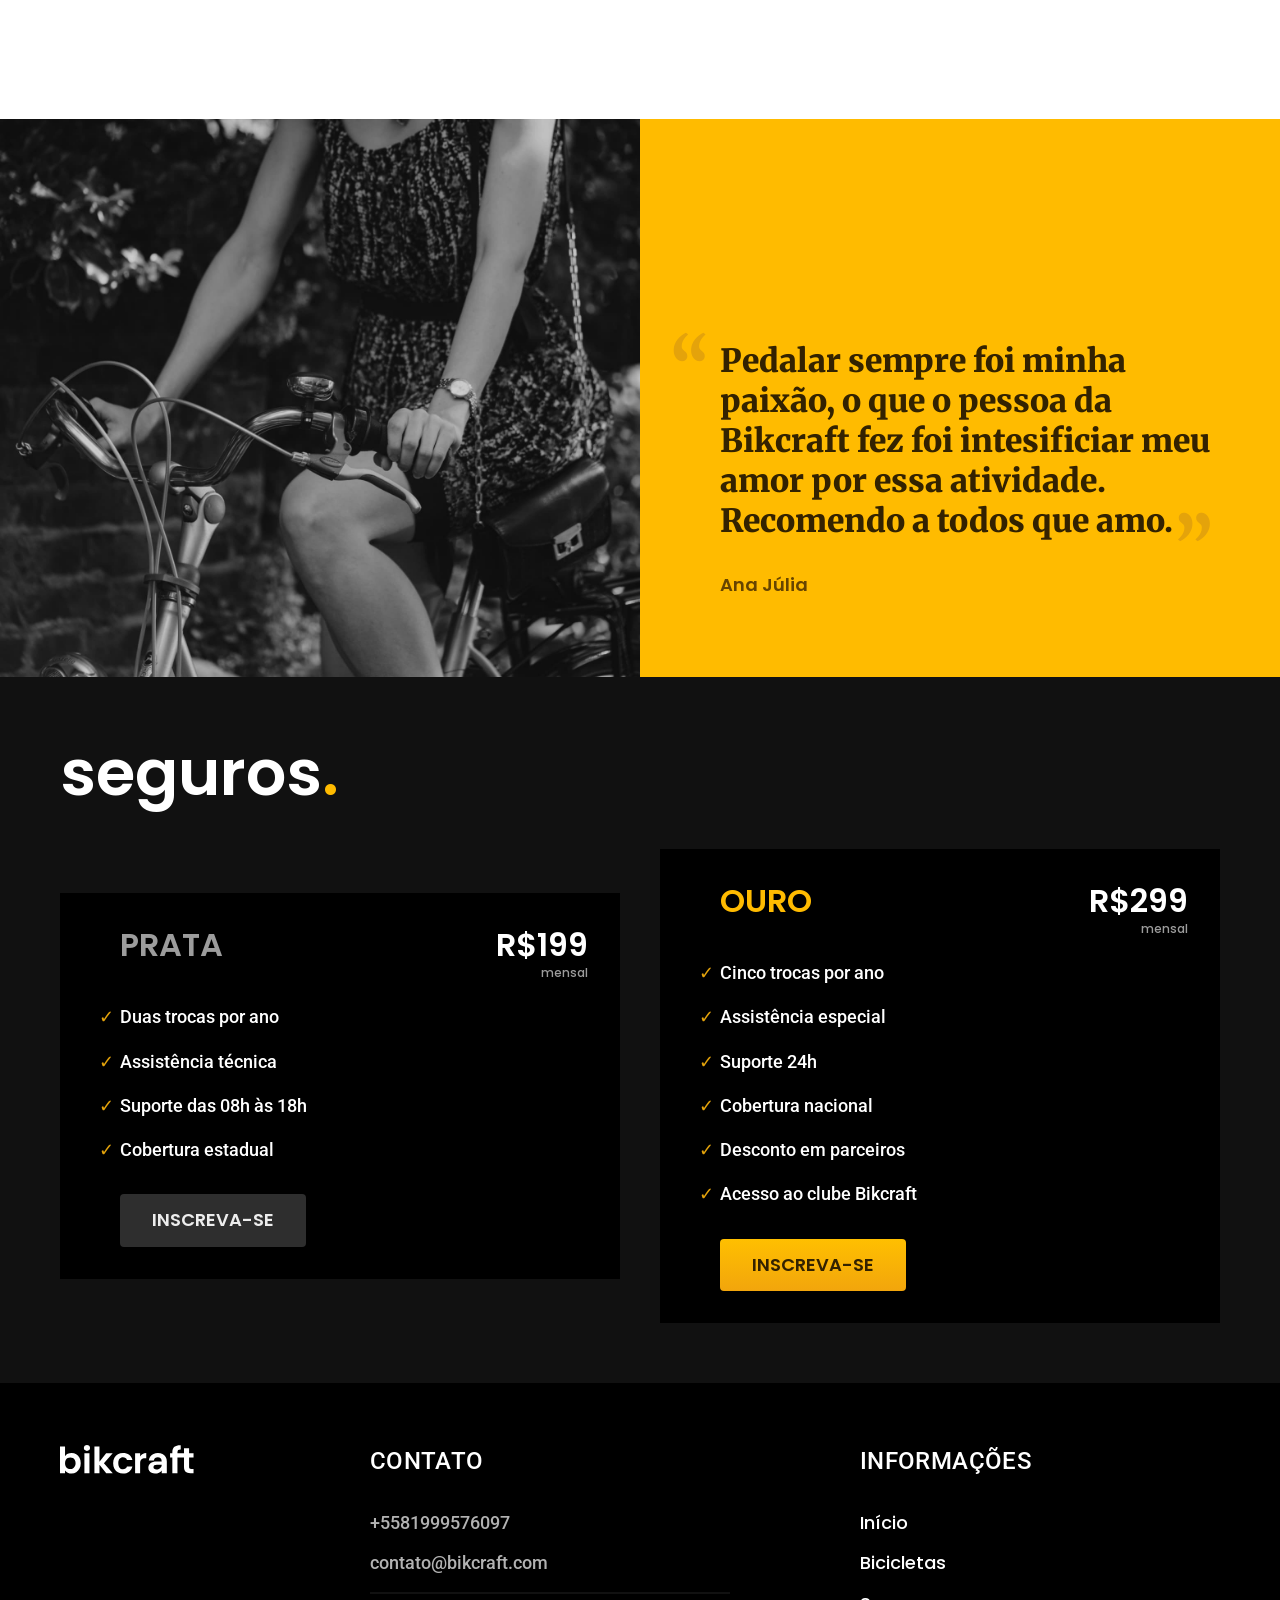
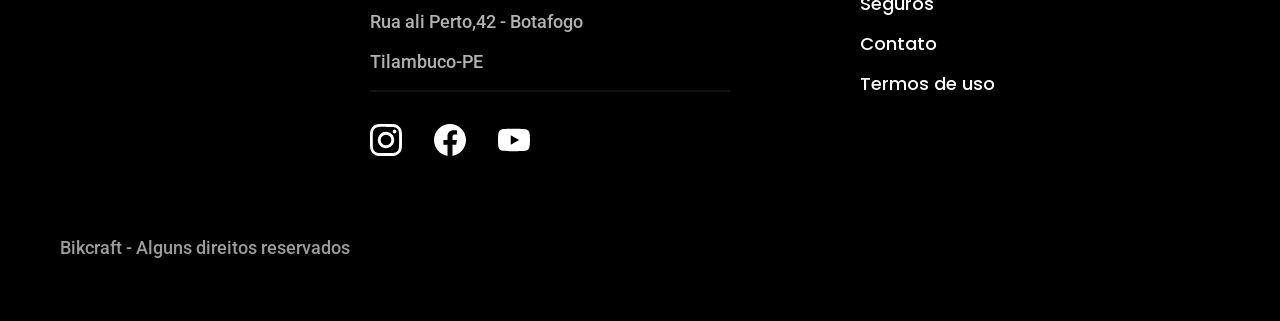
==== commit a5bfe492: "adiciona paginas de bicicletas e termos com estilos e ajustes de navegacao" ====
--- a/index.html
+++ b/index.html
@@ -24,7 +24,7 @@
         <nav aria-label="Principal">
           <ul class="header-menu font-1-m cor-0">
             <li><a href="./index.html">Início</a></li>
-            <li><a href="./produtos.html">Produtos</a></li>
+            <li><a href="./bicicletas.html">Bicicletas</a></li>
             <li><a href="./seguros.html">Seguros</a></li>
             <li><a href="./contato.html">Contato</a></li>
           </ul>
@@ -188,7 +188,7 @@
           <nav aria-label="Secundária">
             <ul class="font-1-m cor-0">
               <li><a href="./index.html">Início</a></li>
-              <li><a href="./produtos.html">Produtos</a></li>
+              <li><a href="./bicicletas.html">Bicicletas</a></li>
               <li><a href="./seguros.html">Seguros</a></li>
               <li><a href="./contato.html">Contato</a></li>
               <li><a href="./termos.html">Termos de uso</a></li>
--- a/css/style.css
+++ b/css/style.css
@@ -13,8 +13,14 @@
 @import "./home/parceiros.css";
 @import "./home/depoimentos.css";
 
+/* Bicicletas lista */
+@import "./bicicletas/bicicletas-lista.css";
+
 /* Bicicletas */
-@import "./bicicletas/bicicletas-lista.css";
+@import "./bicicletas/bicicletas.css";
 
 /* Seguros */
 @import "./seguros/seguros.css";
+
+/* Termos */
+@import "./termos/termos.css";
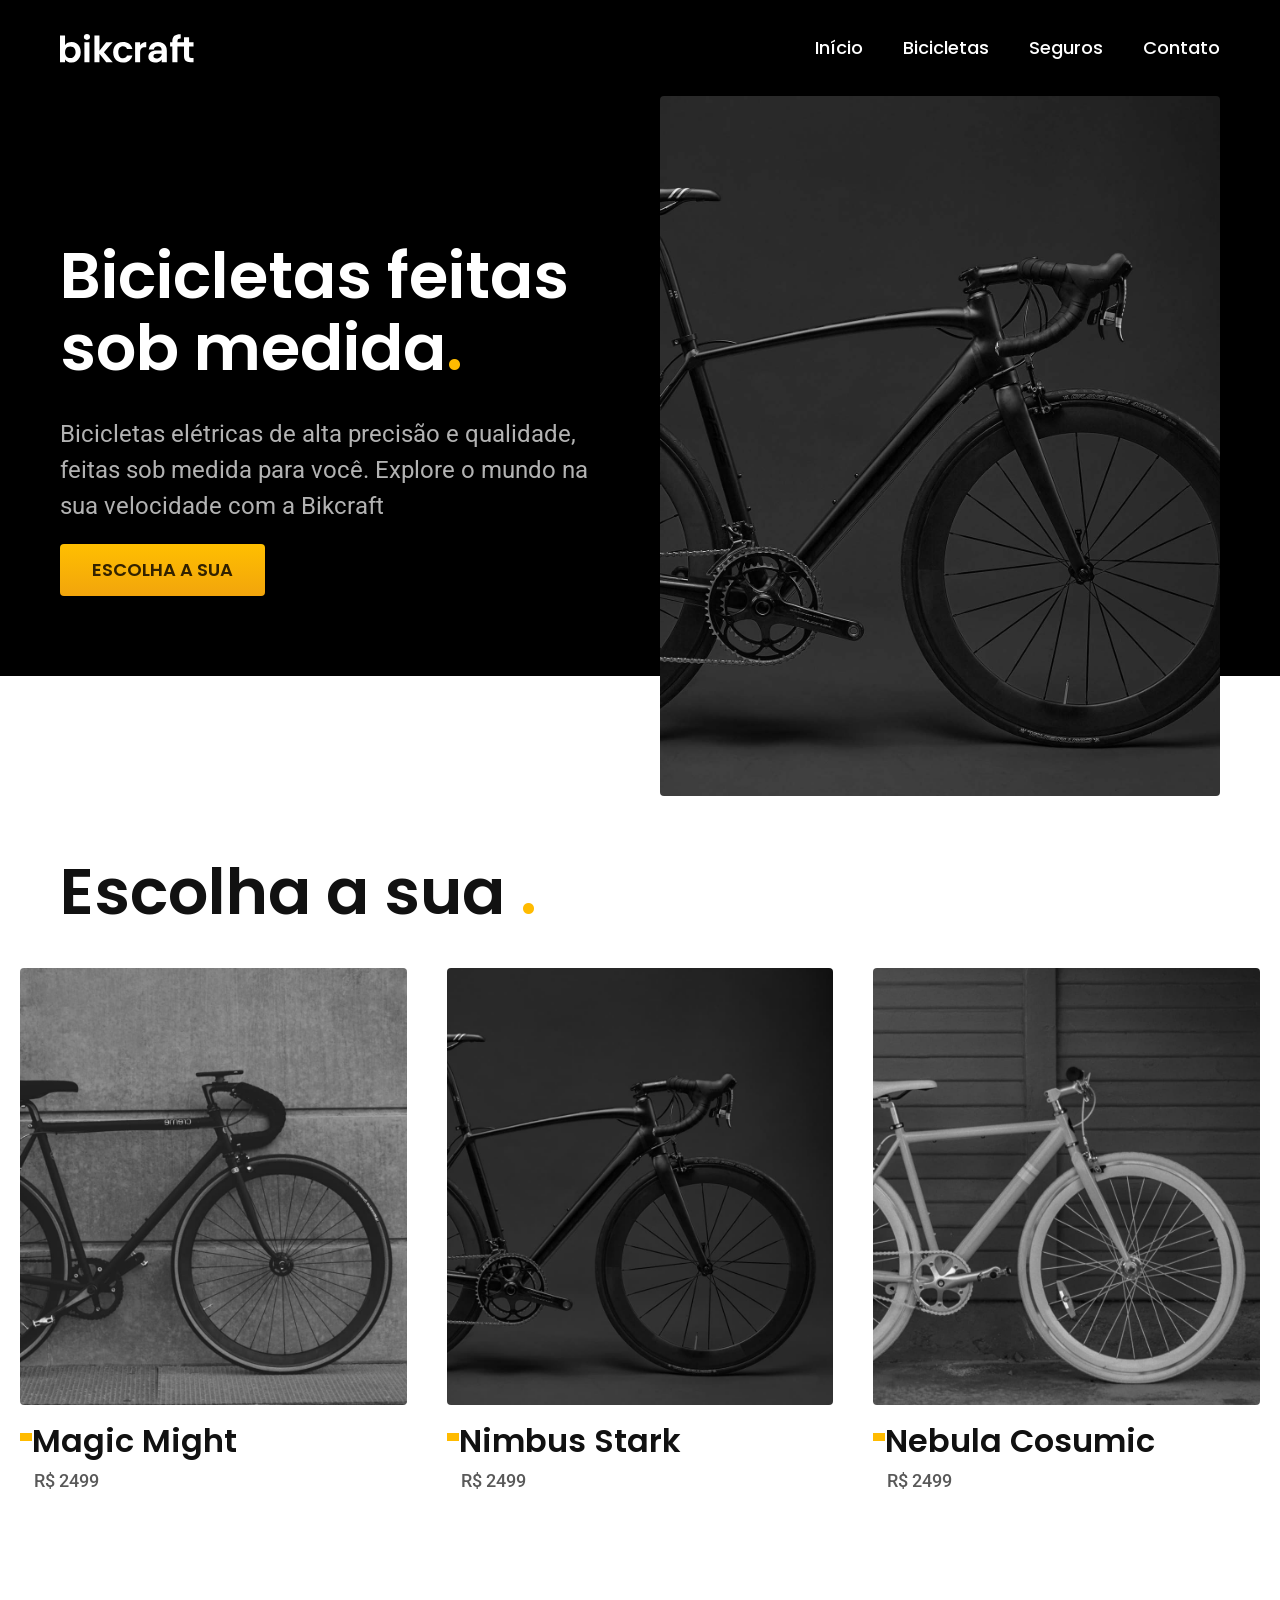
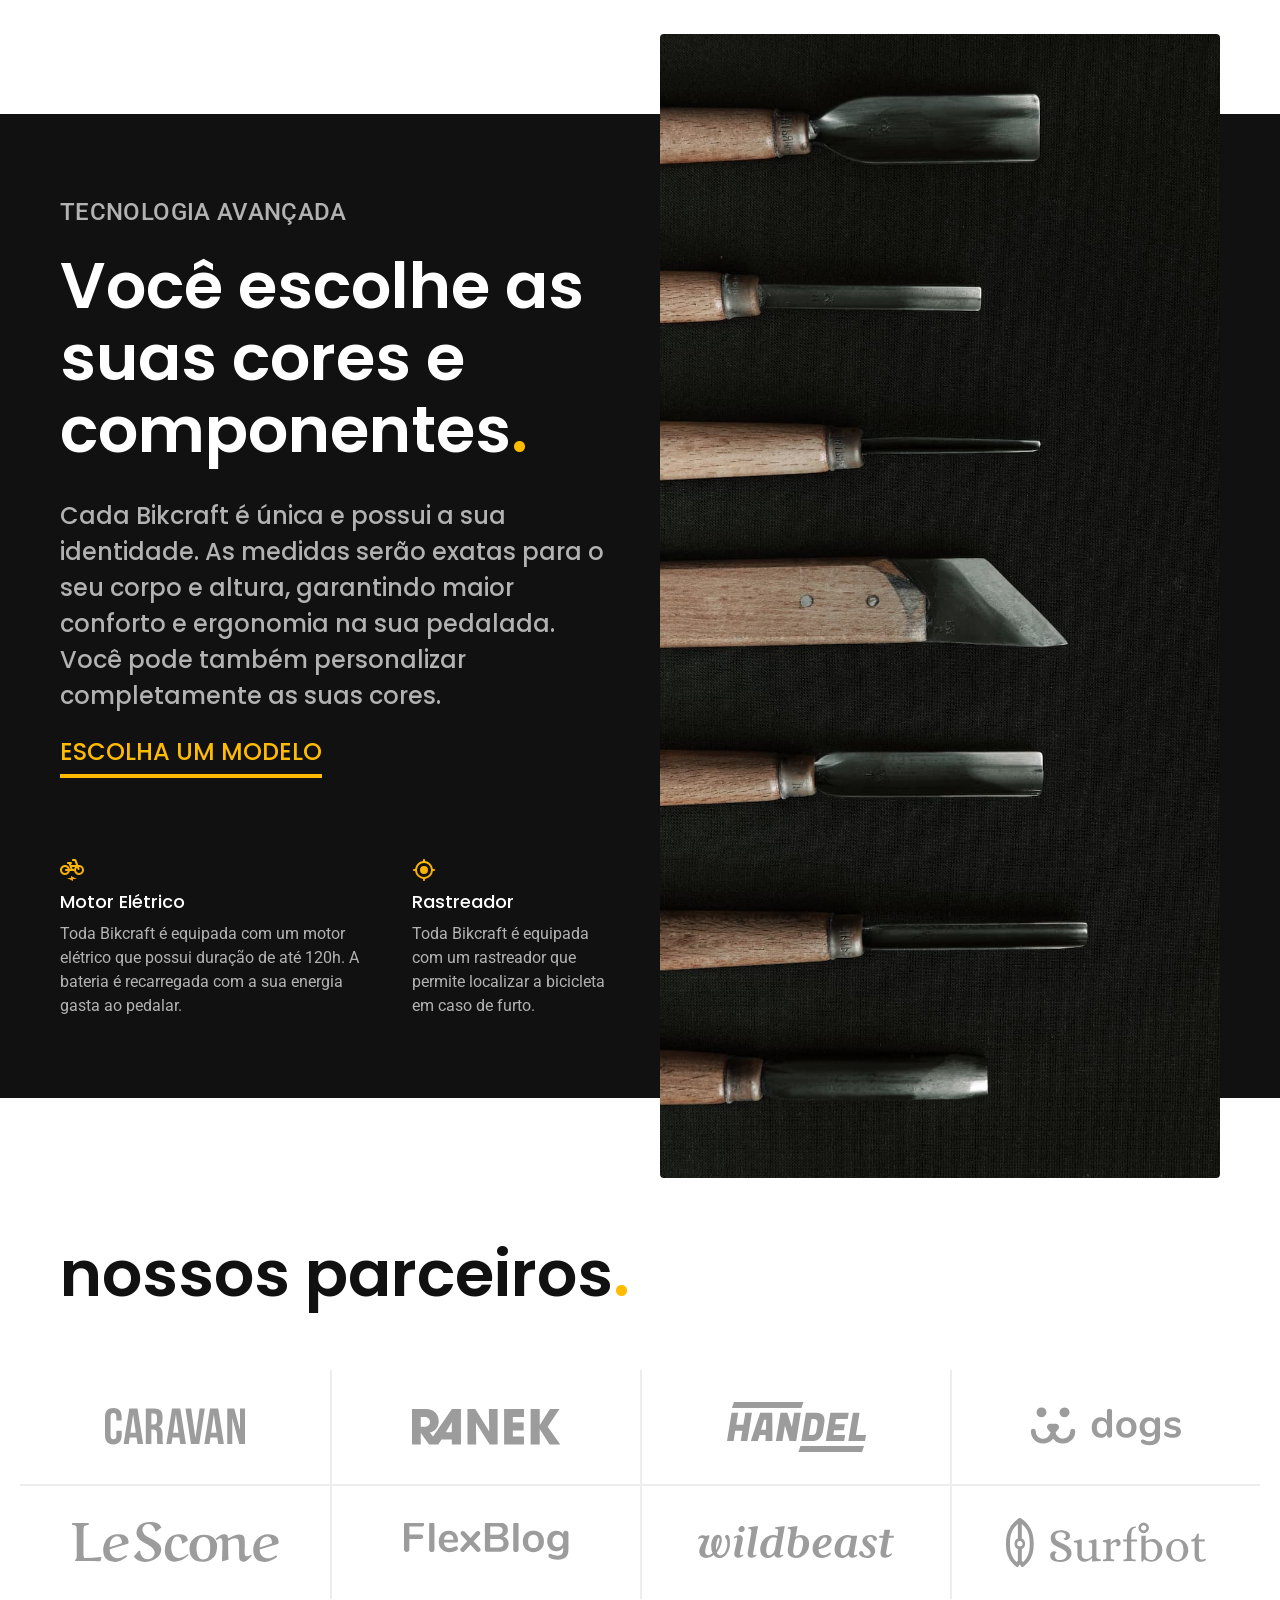
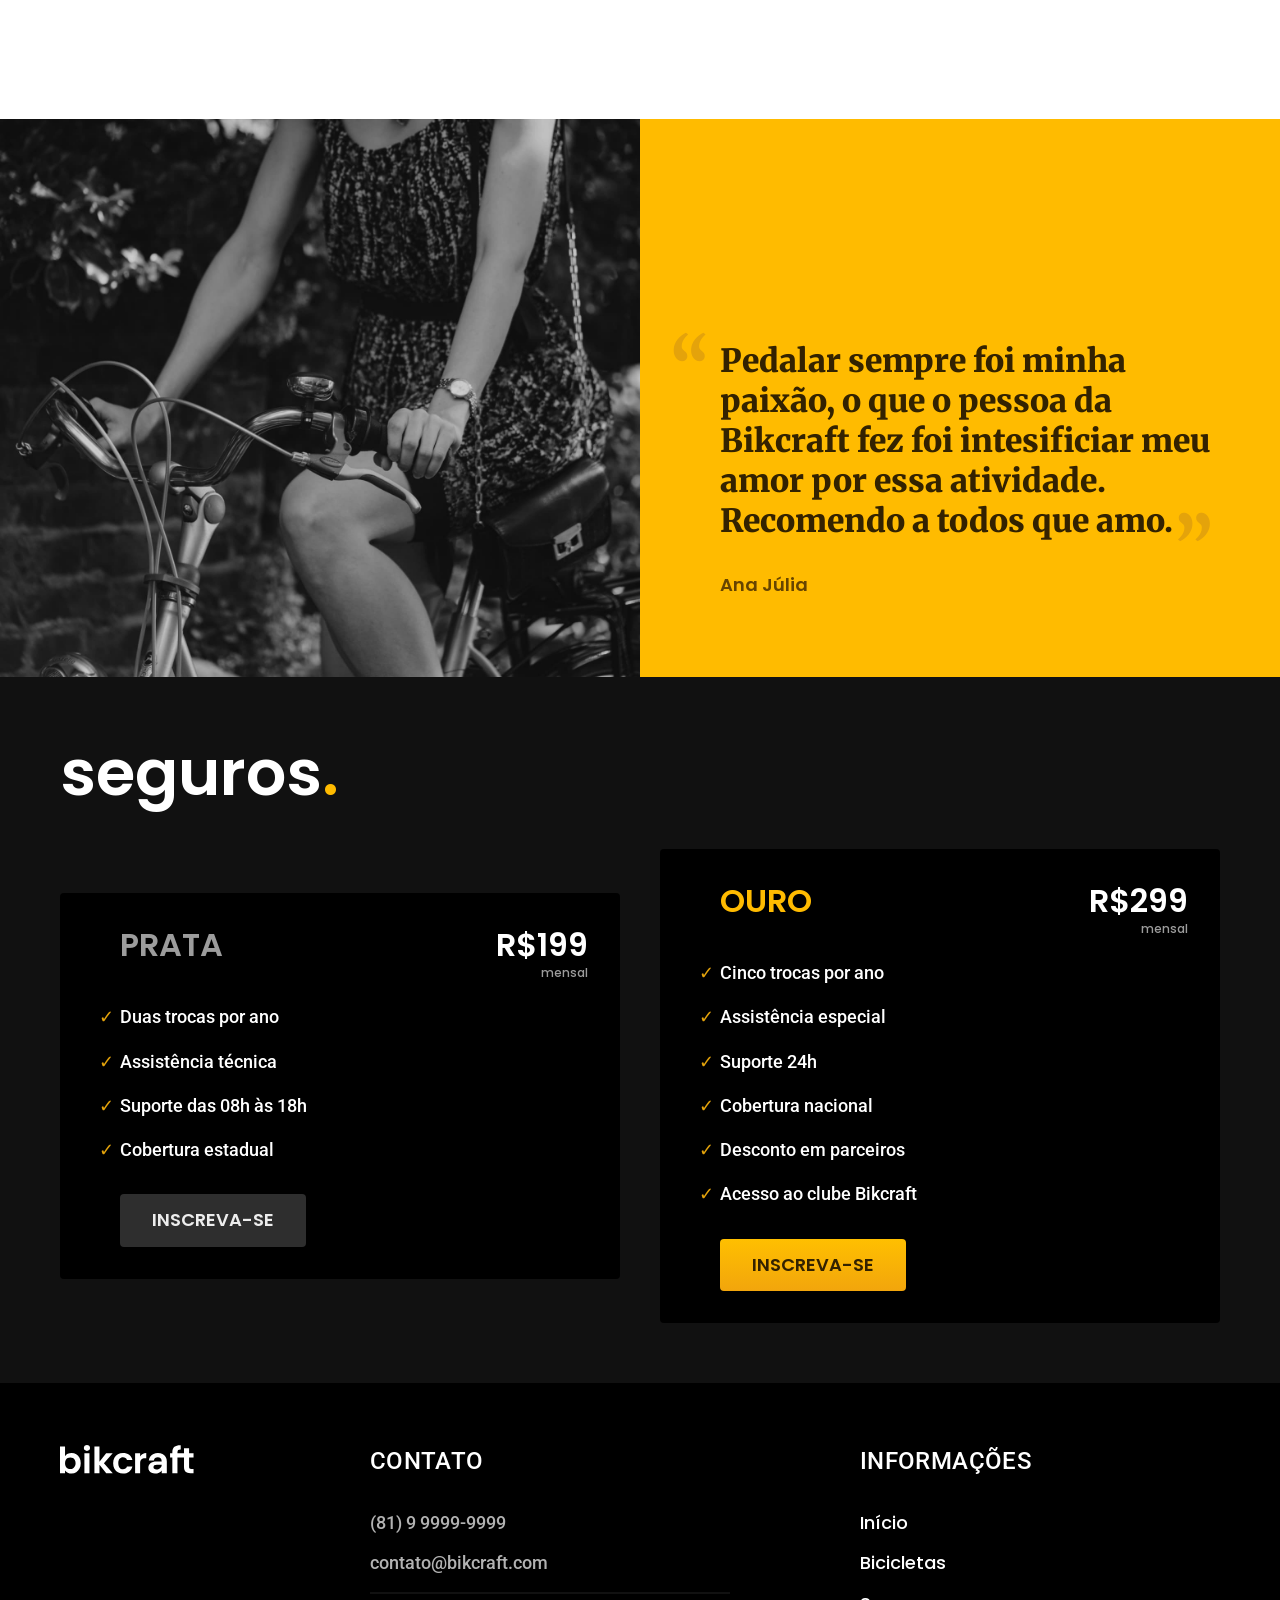
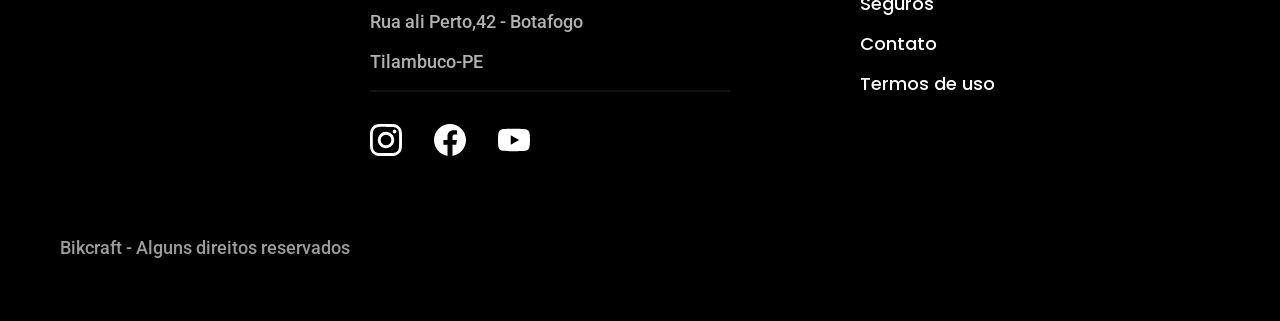
==== commit 89809dcb: "Adicionado parte de Contato e sua responsividade" ====
--- a/index.html
+++ b/index.html
@@ -172,7 +172,7 @@
         <div class="footer-contato">
           <h3 class="font-2-l-b cor-0">Contato</h3>
           <ul class="font-2-m cor-5">
-            <li><a href="tel:+558199999999">+5581999576097</a></li>
+            <li><a href="tel:+5581999999999">(81)&nbsp;9&nbsp;9999&#8209;9999</a></li>
             <li><a href="mailto:contato@bikcraft.com">contato@bikcraft.com</a></li>
             <li>Rua ali Perto,42 - Botafogo</li>
             <li>Tilambuco-PE</li>
--- a/css/style.css
+++ b/css/style.css
@@ -1,11 +1,12 @@
 @import "./global/global.css";
 @import "./global/header.css";
-@import "./utilidades/tipografia.css";
-@import "./utilidades/cores.css";
 @import "./global/footer.css";
 
 /* Utilidades */
 @import "./utilidades/componentes.css";
+@import "./utilidades/cores.css";
+@import "./utilidades/tipografia.css";
+@import "./utilidades/formulario.css";
 
 /* Home */
 @import "./home/introducao.css";
@@ -18,9 +19,17 @@
 
 /* Bicicletas */
 @import "./bicicletas/bicicletas.css";
+@import "./bicicletas/bicicleta.css";
+@import "./bicicletas/seguro.css";
 
 /* Seguros */
 @import "./seguros/seguros.css";
+@import "./seguros/perguntas.css";
+@import "./seguros/vantagens.css";
 
 /* Termos */
 @import "./termos/termos.css";
+
+/* contato */
+@import "./contato/contato.css";
+@import "./contato/lojas.css";
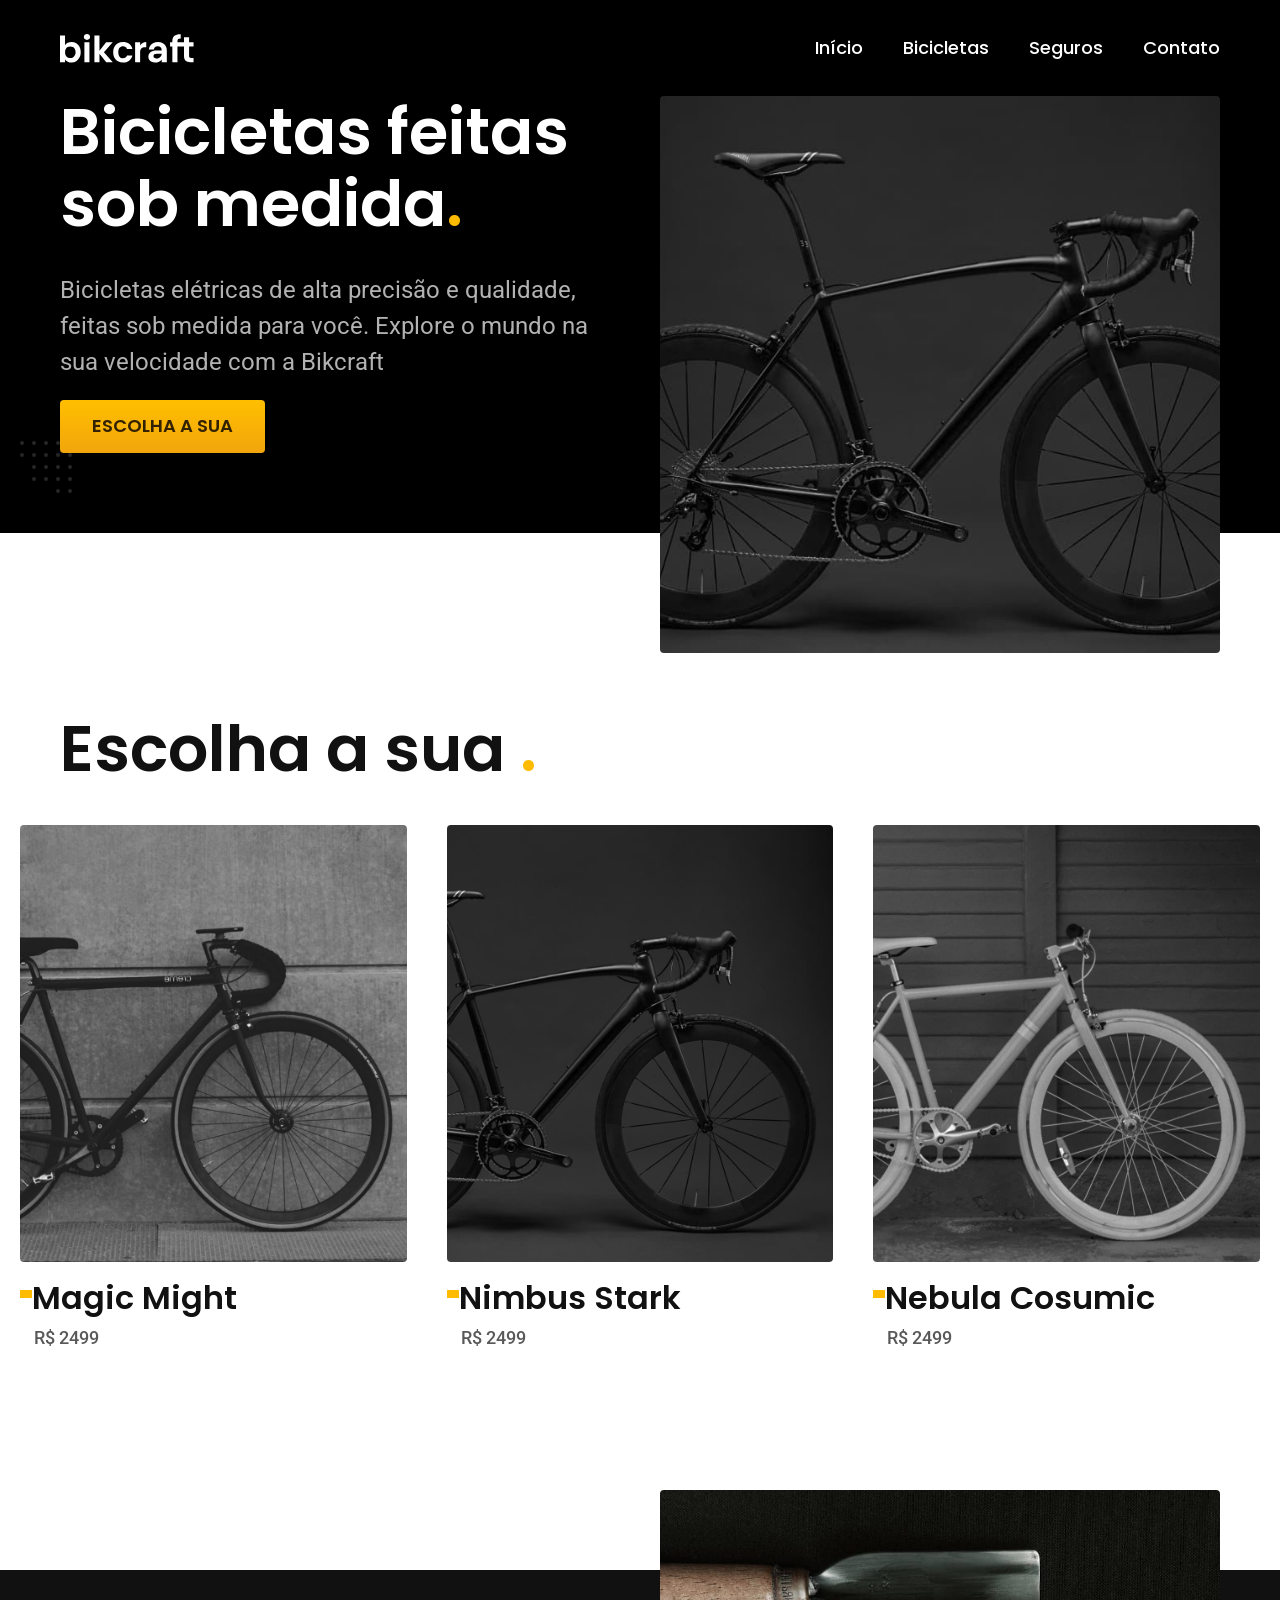
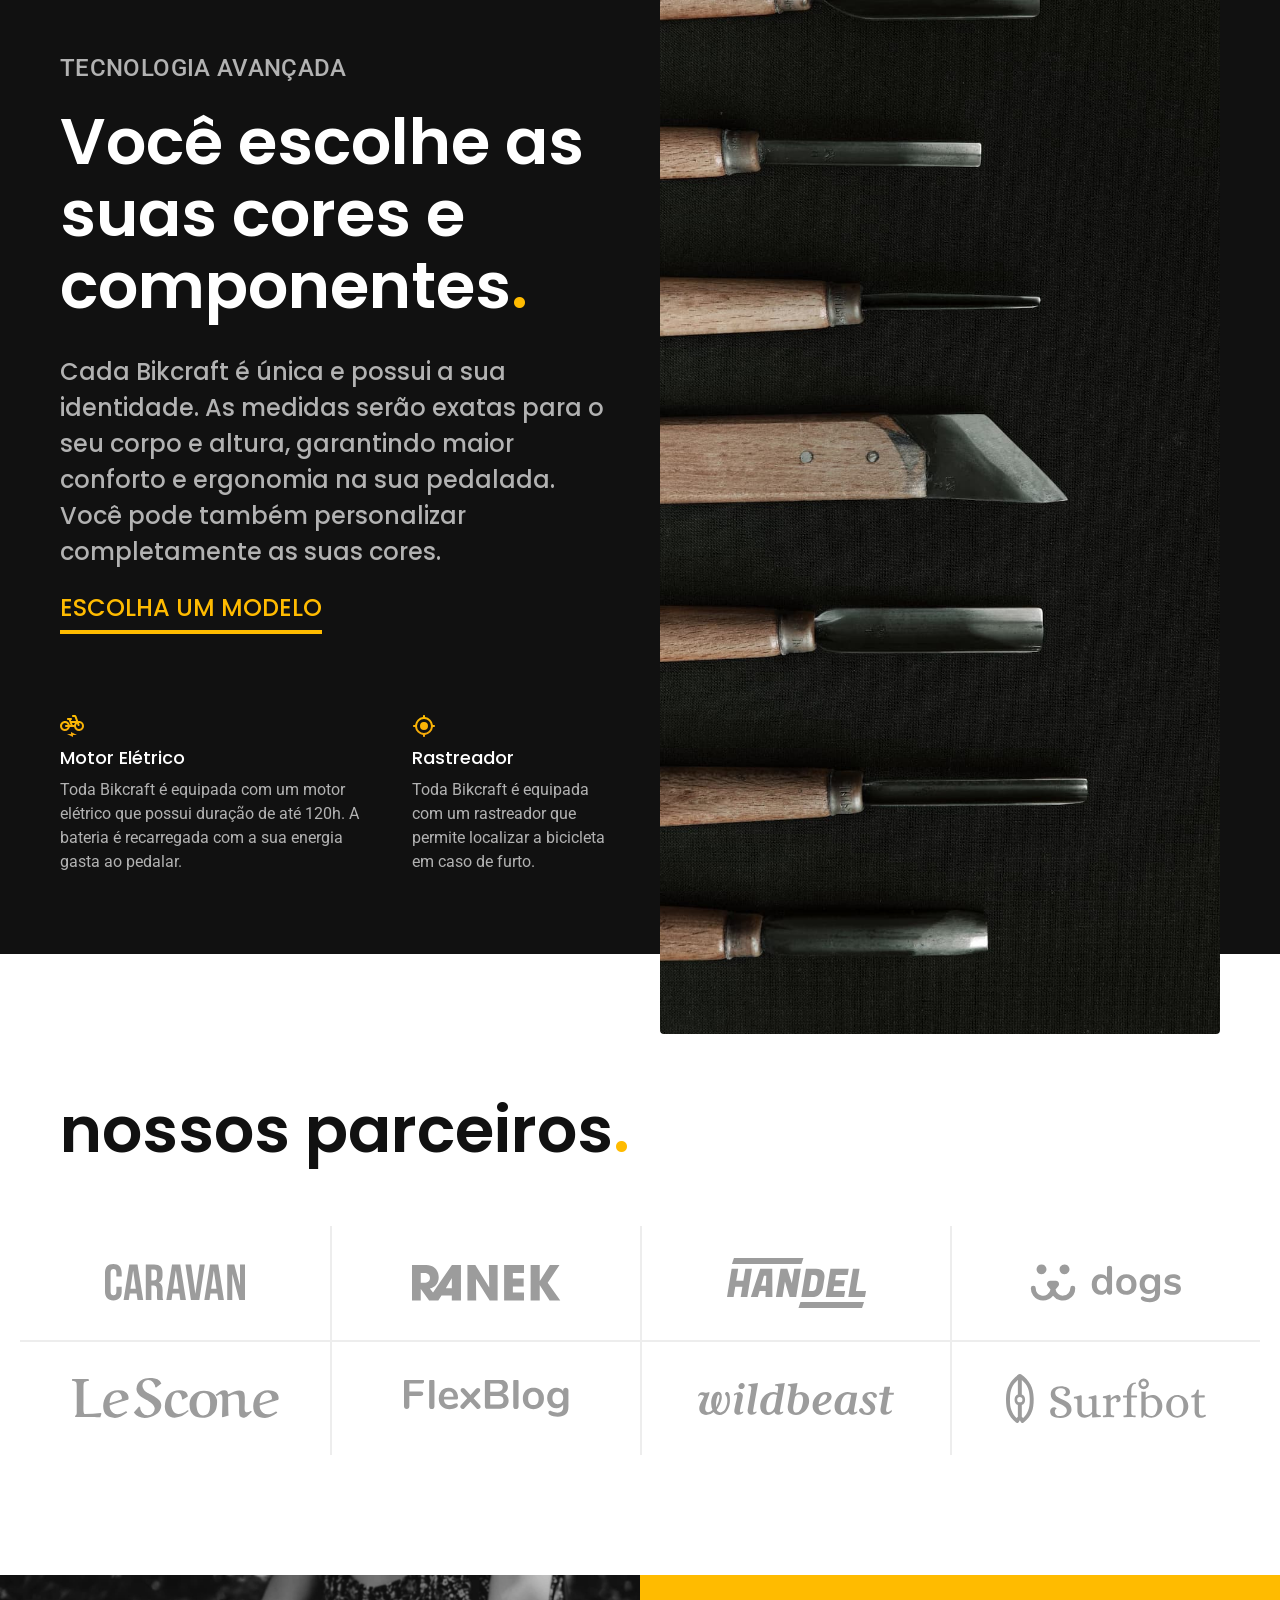
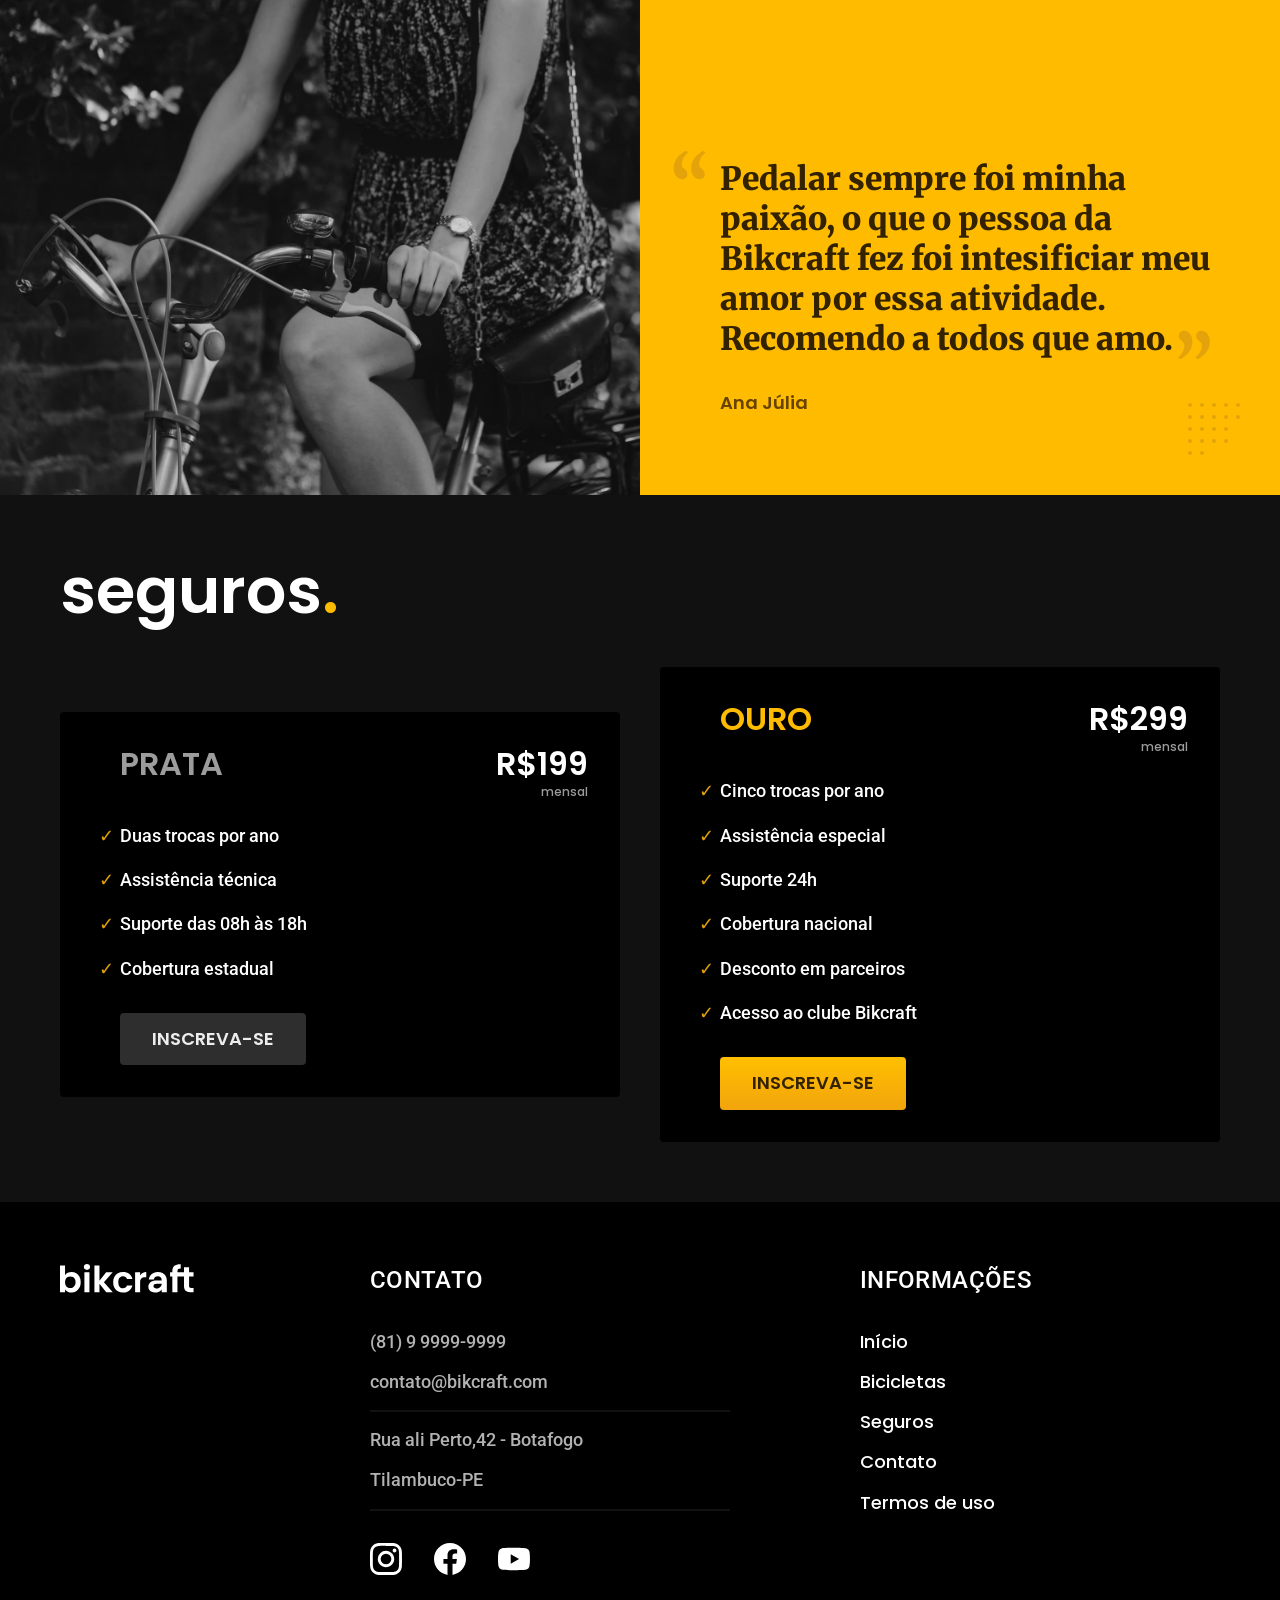
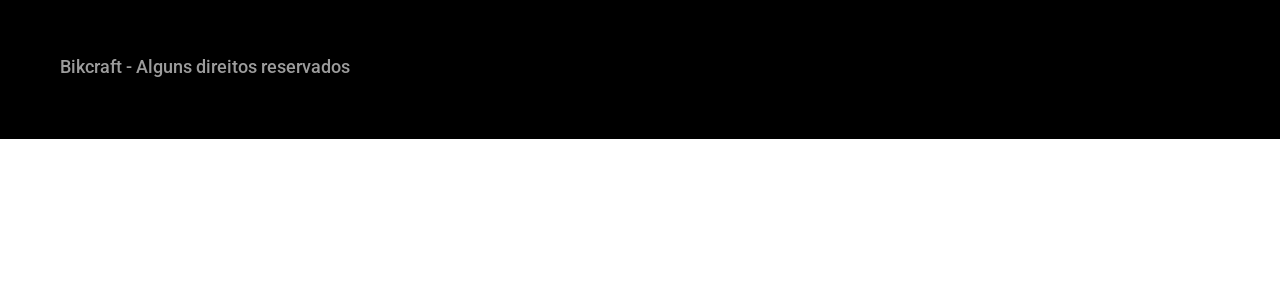
==== commit 905b028d: "Otimiza performance e finaliza página de orçamento   - Adiciona width/height em todas as imagens do " ====
--- a/index.html
+++ b/index.html
@@ -7,6 +7,7 @@
     <title>Bikcraft - Bicicletas Elétricas</title>
     <meta name="description"
       content="Bicicletas elétricas de alta precisão e qualidade, feitas sob medida para você. Explore o mundo na sua velocidade com a Bikcraft.">
+    <link rel="preload" href="./css/style.css" as="style">
     <link rel="stylesheet" href="./css/style.css">
     <link rel="preconnect" href="https://fonts.googleapis.com">
     <link rel="preconnect" href="https://fonts.gstatic.com" crossorigin>
@@ -20,7 +21,7 @@
   <body>
     <header class="header-bg">
       <div class="header container">
-        <a href="./"><img src="./img/bikcraft.svg" alt="Bikcraft"></a>
+        <a href="./"><img src="./img/bikcraft.svg" alt="Bikcraft" width="136" height="32"></a>
         <nav aria-label="Principal">
           <ul class="header-menu font-1-m cor-0">
             <li><a href="./index.html">Início</a></li>
@@ -42,9 +43,10 @@
             velocidade com a Bikcraft</p>
           <a class="botao" href="./bicicletas.html">Escolha a sua</a>
         </div>
-        <div>
-          <img src="./img/fotos/introducao.jpg" alt="Bicicleta elétrica preta.">
-        </div>
+        <picture>
+          <source srcset="./img/bicicletas/nimbus.jpg" media="(max-width: 800px)">
+          <img src="./img/fotos/introducao.jpg" alt="Bicicleta elétrica preta." width="1280" height="1600">
+        </picture>
       </div>
     </main>
 
@@ -53,21 +55,21 @@
       <ul>
         <li>
           <a href="./bicicletas/magic.html">
-            <img src="./img/bicicletas/magic-home.jpg" alt="Bicicleta Preta">
+            <img src="./img/bicicletas/magic-home.jpg" alt="Bicicleta Preta" width="920" height="1040">
             <h3 class="font-1-xl">Magic Might</h3>
             <span class="font-2-m cor-8">R$ 2499</span>
           </a>
         </li>
         <li>
           <a href="./bicicletas/nimbus.html">
-            <img src="./img/bicicletas/nimbus-home.jpg" alt="Bicicleta Preta">
+            <img src="./img/bicicletas/nimbus-home.jpg" alt="Bicicleta Preta" width="920" height="1040">
             <h3 class="font-1-xl">Nimbus Stark</h3>
             <span class="font-2-m cor-8">R$ 2499</span>
           </a>
         </li>
         <li>
           <a href="./bicicletas/nebula.html">
-            <img src="./img/bicicletas/nebula-home.jpg" alt="Bicicleta Preta">
+            <img src="./img/bicicletas/nebula-home.jpg" alt="Bicicleta Preta" width="920" height="1040">
             <h3 class="font-1-xl">Nebula Cosumic</h3>
             <span class="font-2-m cor-8">R$ 2499</span>
           </a>
@@ -88,14 +90,14 @@
           <a class="link" href="./bicicletas.html">Escolha um modelo</a>
           <div class="tecnologia-vantagens">
             <div>
-              <img src="./img/icones/eletrica.svg" alt="">
+              <img src="./img/icones/eletrica.svg" alt="" width="32" height="32">
               <h3 class="font-1-m cor-0">Motor Elétrico</h3>
               <p class="font-2-s cor-5">Toda Bikcraft é equipada com um motor elétrico que possui duração de até 120h. A
                 bateria é recarregada
                 com a sua energia gasta ao pedalar.</p>
             </div>
             <div>
-              <img src="./img/icones/rastreador.svg" alt="">
+              <img src="./img/icones/rastreador.svg" alt="" width="32" height="32">
               <h3 class="font-1-m cor-0">Rastreador</h3>
               <p class="font-2-s cor-5">Toda Bikcraft é equipada com um rastreador que permite localizar a bicicleta em
                 caso de furto.</p>
@@ -103,7 +105,7 @@
           </div>
         </div>
         <div class="tecnologia-imagem">
-          <img src="./img/fotos/tecnologia.jpg" alt="">
+          <img src="./img/fotos/tecnologia.jpg" alt="" width="1200" height="1920">
         </div>
       </div>
 
@@ -113,19 +115,19 @@
       <h2 class="container font-1-xxl">nossos parceiros<span class="cor-p1">.</span></h2>
 
       <ul>
-        <li><img src="./img/parceiros/caravan.svg" alt="caravan"></li>
-        <li><img src="./img/parceiros/ranek.svg" alt="ranek"></li>
-        <li><img src="./img/parceiros/handel.svg" alt="handel"></li>
-        <li><img src="./img/parceiros/dogs.svg" alt="dogs"></li>
-        <li><img src="./img/parceiros/lescone.svg" alt="lescone"></li>
-        <li><img src="./img/parceiros/flexblog.svg" alt="flexblog"></li>
-        <li><img src="./img/parceiros/wildbeast.svg" alt="wildbeast"></li>
-        <li><img src="./img/parceiros/surfbot.svg" alt="surfbot"></li>
+        <li><img src="./img/parceiros/caravan.svg" alt="caravan" width="140" height="38"></li>
+        <li><img src="./img/parceiros/ranek.svg" alt="ranek" width="149" height="36"></li>
+        <li><img src="./img/parceiros/handel.svg" alt="handel" width="139" height="50"></li>
+        <li><img src="./img/parceiros/dogs.svg" alt="dogs" width="152" height="39"></li>
+        <li><img src="./img/parceiros/lescone.svg" alt="lescone" width="208" height="41"></li>
+        <li><img src="./img/parceiros/flexblog.svg" alt="flexblog" width="165" height="38"></li>
+        <li><img src="./img/parceiros/wildbeast.svg" alt="wildbeast" width="196" height="34"></li>
+        <li><img src="./img/parceiros/surfbot.svg" alt="surfbot" width="200" height="49"></li>
       </ul>
     </section>
 
     <section class="depoimento" aria-label="depoimento">
-      <div><img src="./img/fotos/depoimento.jpg" alt="Pessoa pedalando uma bicicleta Bikcraft"></div>
+      <div><img src="./img/fotos/depoimento.jpg" alt="Pessoa pedalando uma bicicleta Bikcraft" width="1560" height="1360"></div>
       <div class="depoimento-conteudo">
         <blockquote class="font-1-xl cor-p5">
           <p>Pedalar sempre foi minha paixão, o que o pessoa da Bikcraft fez foi intesificiar meu amor por essa
@@ -168,7 +170,7 @@
 
     <footer class="footer-bg">
       <div class="footer container">
-        <img src="./img/bikcraft.svg" alt="Bikcraft">
+        <img src="./img/bikcraft.svg" alt="Bikcraft" width="136" height="32">
         <div class="footer-contato">
           <h3 class="font-2-l-b cor-0">Contato</h3>
           <ul class="font-2-m cor-5">
@@ -178,9 +180,9 @@
             <li>Tilambuco-PE</li>
           </ul>
           <div class="footer-redes">
-            <a href="./"><img src="./img/redes/instagram.svg" alt="Instagram"></a>
-            <a href="./"><img src="./img/redes/facebook.svg" alt="Facebook"></a>
-            <a href="./"><img src="./img/redes/youtube.svg" alt="YouTube"></a>
+            <a href="./"><img src="./img/redes/instagram.svg" alt="Instagram" width="32" height="32"></a>
+            <a href="./"><img src="./img/redes/facebook.svg" alt="Facebook" width="32" height="32"></a>
+            <a href="./"><img src="./img/redes/youtube.svg" alt="YouTube" width="32" height="32"></a>
           </div>
         </div>
         <div class="footer-informacoes">
--- a/css/style.css
+++ b/css/style.css
@@ -33,3 +33,6 @@
 /* contato */
 @import "./contato/contato.css";
 @import "./contato/lojas.css";
+
+/* orcamento */
+@import "./orcamento/orcamento.css";
--- a/css/style.css
+++ b/css/style.css
@@ -33,3 +33,6 @@
 /* contato */
 @import "./contato/contato.css";
 @import "./contato/lojas.css";
+
+/* orcamento */
+@import "./orcamento/orcamento.css";
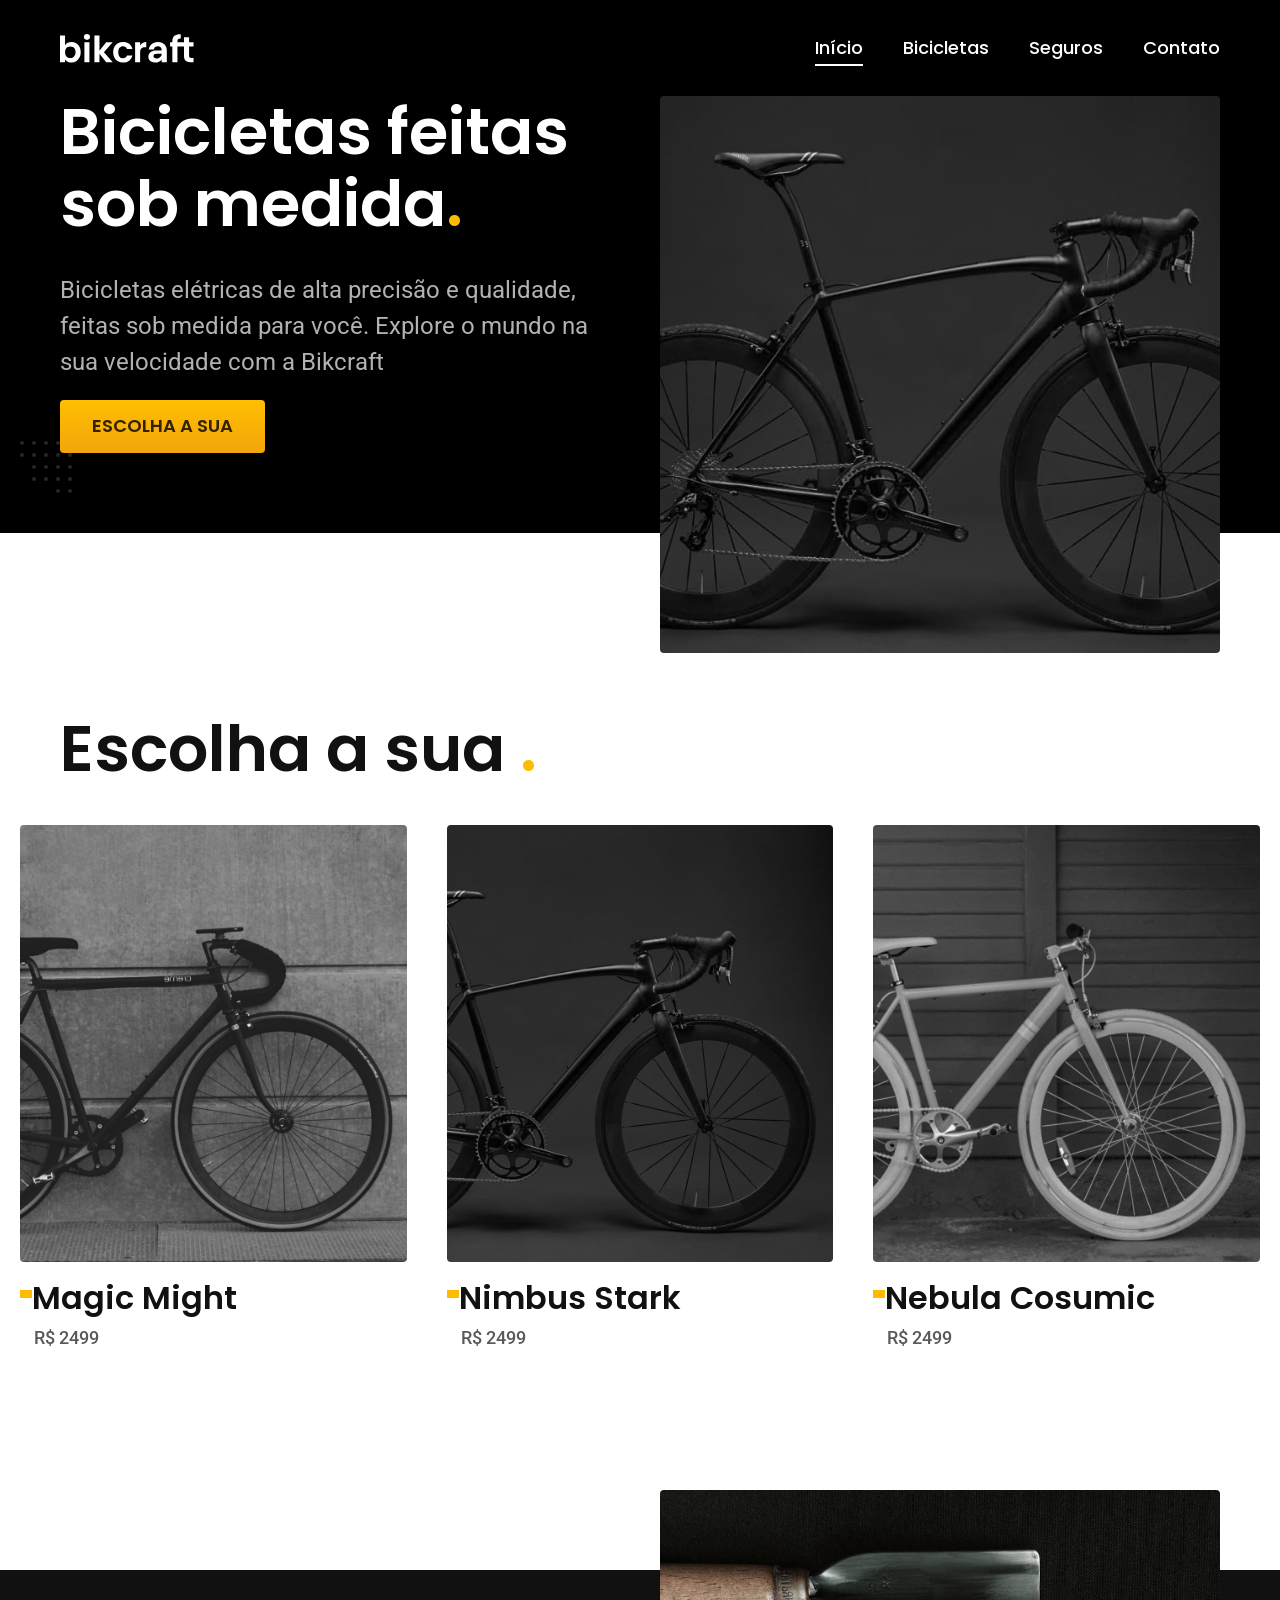
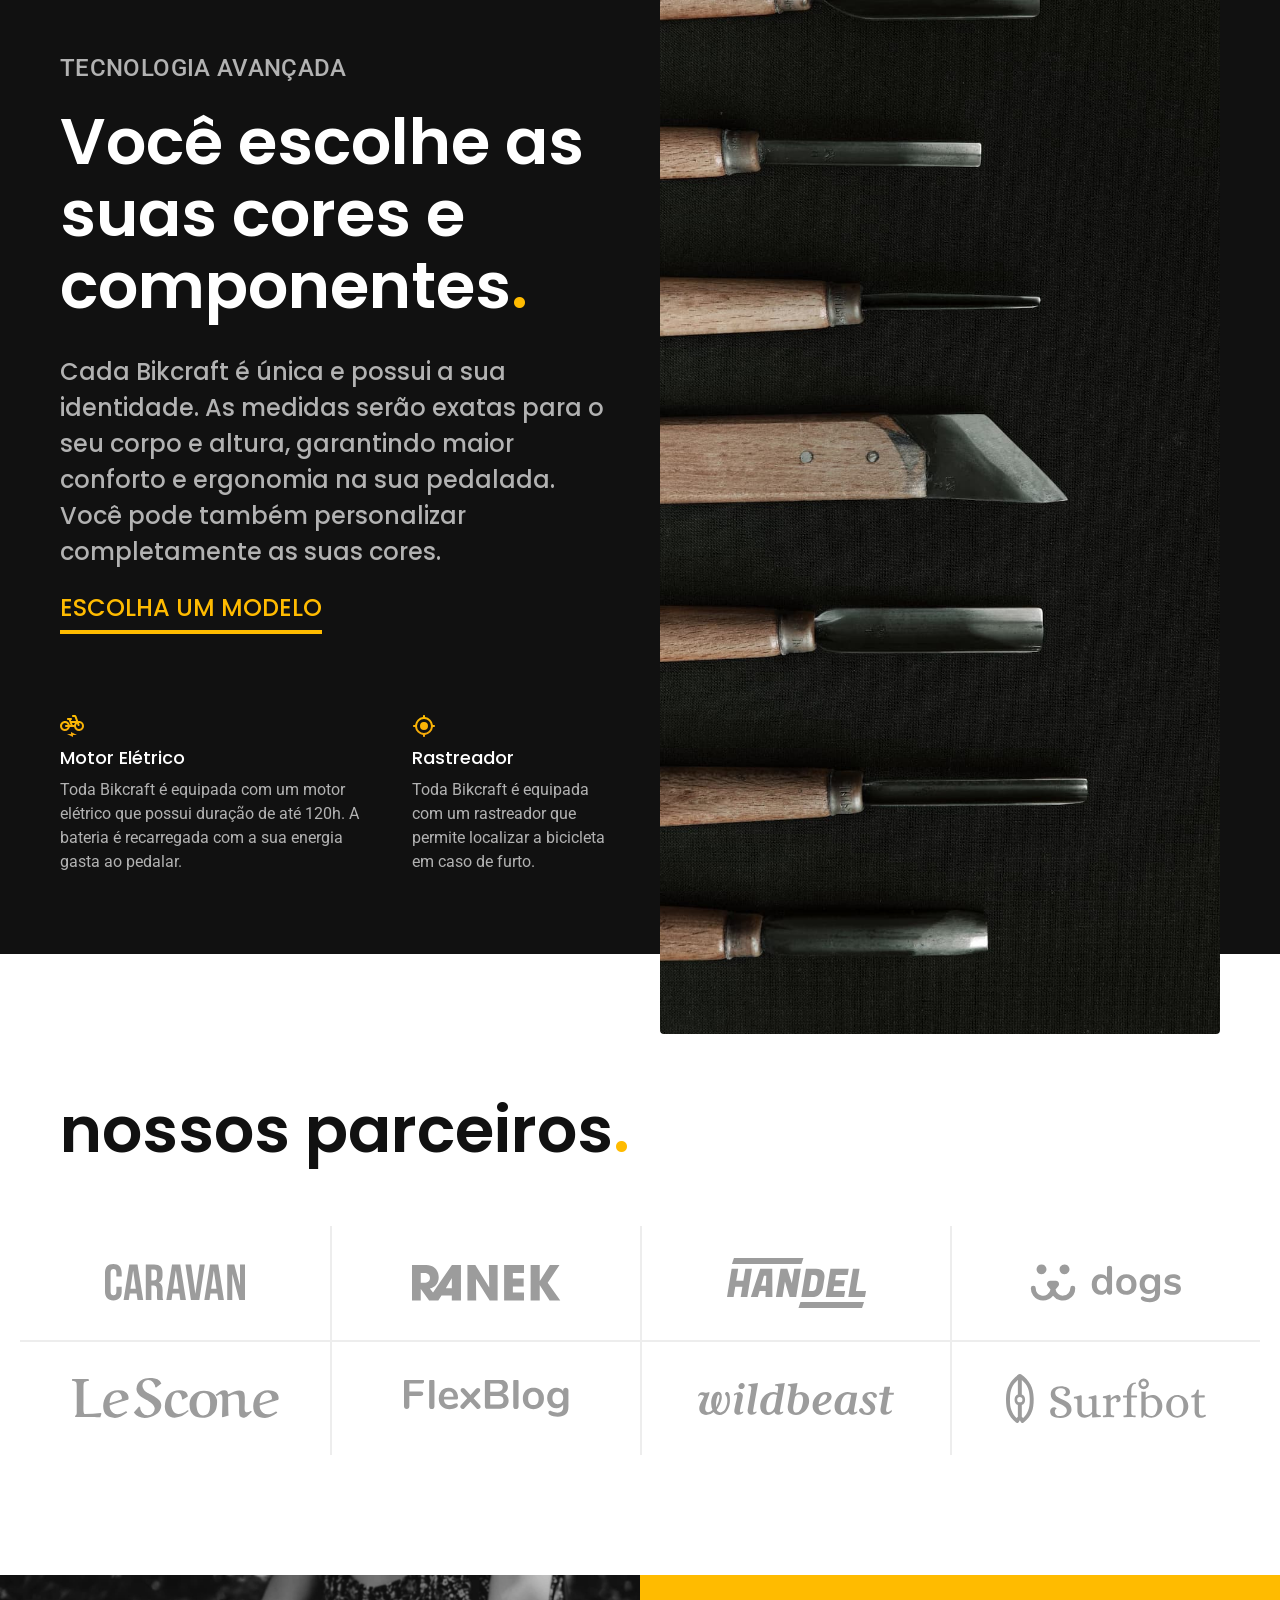
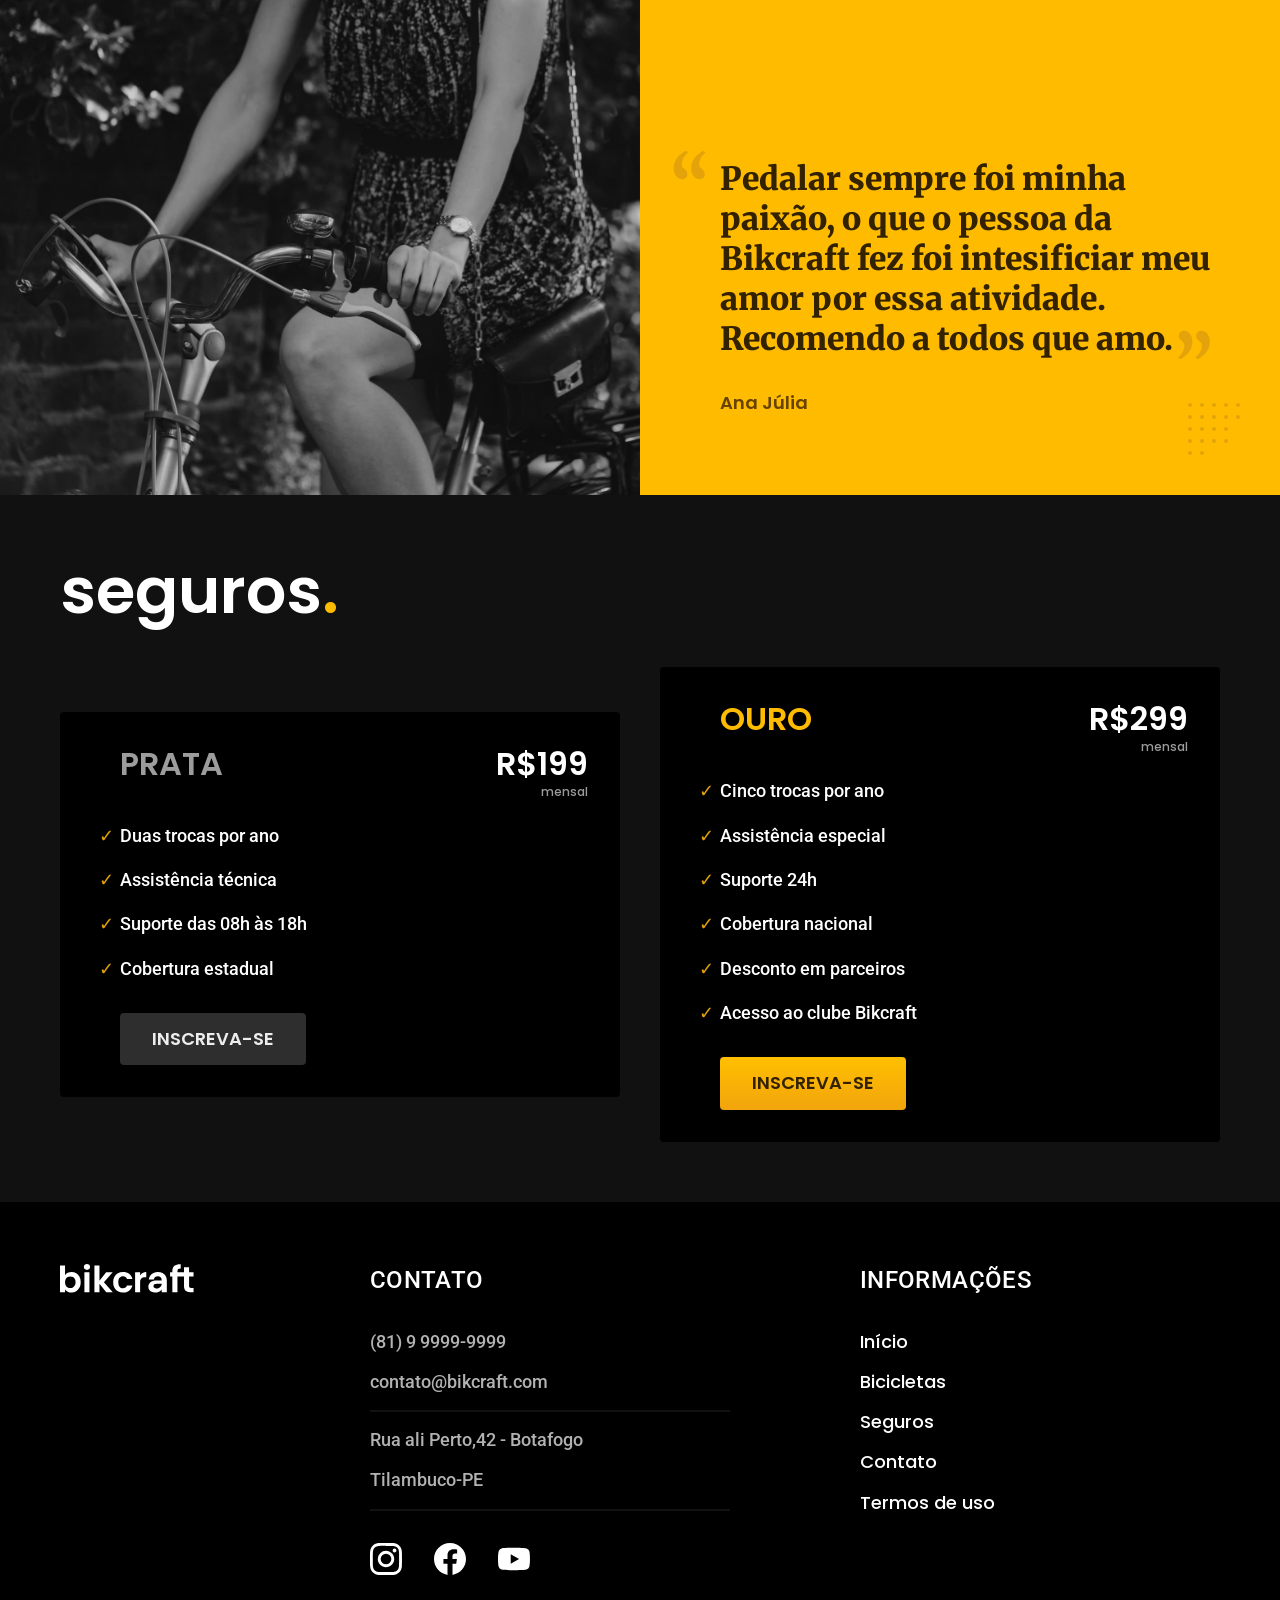
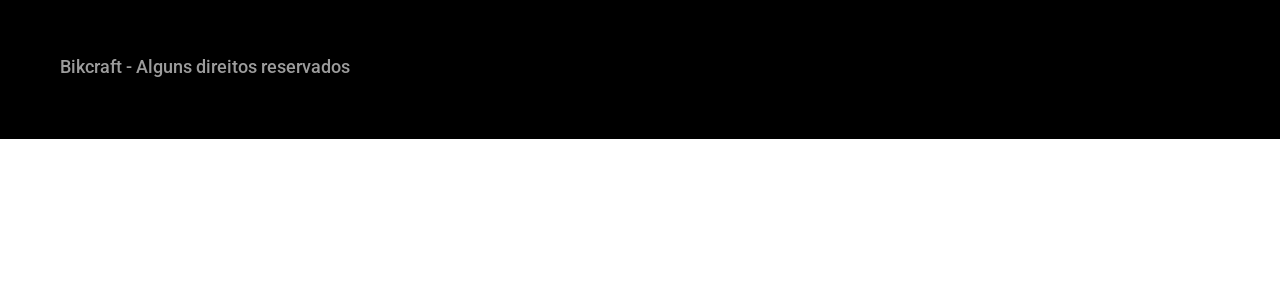
==== commit 4828b8ca: "Adiciona interatividade JS e otimizações globais - Cria script.js com: link ativo no header, accordi" ====
--- a/index.html
+++ b/index.html
@@ -7,8 +7,9 @@
     <title>Bikcraft - Bicicletas Elétricas</title>
     <meta name="description"
       content="Bicicletas elétricas de alta precisão e qualidade, feitas sob medida para você. Explore o mundo na sua velocidade com a Bikcraft.">
-    <link rel="preload" href="./css/style.css" as="style">
-    <link rel="stylesheet" href="./css/style.css">
+    <link rel="icon" href="favicon.svg" type="image/svg+xml">
+    <link rel="preload" href="./css/style.min.css" as="style">
+    <link rel="stylesheet" href="./css/style.min.css">
     <link rel="preconnect" href="https://fonts.googleapis.com">
     <link rel="preconnect" href="https://fonts.gstatic.com" crossorigin>
     <link
@@ -16,6 +17,8 @@
       rel="stylesheet">
     <link href="https://fonts.googleapis.com/css2?family=Merriweather:ital,opsz@1,18..144&display=swap"
       rel="stylesheet">
+
+    <script>document.documentElement.classList.add('js')</script>
   </head>
 
   <body>
@@ -37,13 +40,16 @@
     <main class="introducao-bg">
       <div class="container introducao">
         <div class="introducao-conteudo">
-          <h1 class="font-1-xxl">Bicicletas feitas sob medida<span class="cor-p1">.</span></h1>
-          <p class="font-2-l">Bicicletas elétricas de alta precisão e qualidade, feitas sob medida para você. Explore
+          <h1 class="font-1-xxl fadeInDown" data-anime="200">Bicicletas feitas sob medida<span class="cor-p1">.</span>
+          </h1>
+          <p class="font-2-l fadeInDown" data-anime="400">Bicicletas elétricas de alta precisão e qualidade, feitas sob
+            medida para
+            você. Explore
             o mundo na sua
             velocidade com a Bikcraft</p>
-          <a class="botao" href="./bicicletas.html">Escolha a sua</a>
-        </div>
-        <picture>
+          <a class="botao fadeInDown" href="./bicicletas.html" data-anime="600">Escolha a sua</a>
+        </div>
+        <picture data-anime="800">
           <source srcset="./img/bicicletas/nimbus.jpg" media="(max-width: 800px)">
           <img src="./img/fotos/introducao.jpg" alt="Bicicleta elétrica preta." width="1280" height="1600">
         </picture>
@@ -127,7 +133,8 @@
     </section>
 
     <section class="depoimento" aria-label="depoimento">
-      <div><img src="./img/fotos/depoimento.jpg" alt="Pessoa pedalando uma bicicleta Bikcraft" width="1560" height="1360"></div>
+      <div><img src="./img/fotos/depoimento.jpg" alt="Pessoa pedalando uma bicicleta Bikcraft" width="1560"
+          height="1360"></div>
       <div class="depoimento-conteudo">
         <blockquote class="font-1-xl cor-p5">
           <p>Pedalar sempre foi minha paixão, o que o pessoa da Bikcraft fez foi intesificiar meu amor por essa
@@ -200,6 +207,9 @@
         <p class="footer-copy font-2-m cor-6">Bikcraft - Alguns direitos reservados</p>
       </div>
     </footer>
+
+    <script src="./js/plugins/simple-anime.js"></script>
+    <script src="/js/script.js"></script>
   </body>
 
 </html>
--- a/css/style.min.css
+++ b/css/style.min.css
@@ -0,0 +1 @@
+body{margin:0;font-family:Arial,Helvetica,sans-serif;color:#111}blockquote,dd,h1,h2,h3,h4,p,ul{margin:0}ul{padding:0;list-style:none}a{text-decoration:none;color:inherit}img{max-width:100%;display:block;height:auto}[src$=".jpg"]{border-radius:4px}.header-bg{background-color:var(--cor-12)}.header{display:flex;flex-wrap:wrap;gap:20px;justify-content:space-between;align-items:center;padding-top:20px;padding-bottom:20px}.header-menu{display:flex;flex-wrap:wrap;gap:40px}.header-menu a{display:inline-block;padding:16px 0;position:relative}.header-menu a::after{content:"";display:block;height:2px;width:0%;background-color:var(--cor-0);margin-top:4px;transition:width ease-in .3s;position:absolute}.header-menu a.ativo::after,.header-menu a:hover::after{width:100%}@media (max-width:800px){.header-menu{gap:20px}.header-menu a{background:var(--cor-11);padding:12px 16px;border-radius:4px}.header-menu a:hover{background-color:var(--cor-10)}.header a::after{display:none}}@media (max-width:600px){.header-menu{gap:12px}.header-menu a{padding:8px 12px;font-size:14px}}.footer-bg{background-color:var(--cor-12)}.footer{display:grid;grid-template-columns:3fr 5fr 4fr;gap:40px;padding-top:60px;padding-bottom:60px}.footer h3{margin-bottom:32px}.footer-contato ul{margin-bottom:32px}.footer li{margin-bottom:16px}.footer-contato li:nth-child(2)::after,.footer-contato li:nth-child(4)::after{content:"";display:block;max-width:360px;background:var(--cor-11);height:2px;margin-top:16px}.footer-redes{display:flex;gap:32px}.footer a:hover{color:var(--cor-0)}.footer-copy{grid-column:1/-1;margin-top:40px}@media (max-width:800px){.footer>img{display:none}.footer{grid-template-columns:1fr 1fr}}@media (max-width:600px){.footer{grid-template-columns:1fr;gap:60px}.footer-copy{margin-top:0}}.container{box-sizing:border-box;max-width:1200px;padding-left:20px;padding-right:20px;margin-left:auto;margin-right:auto}.botao{display:inline-block;font-family:Poppins;font-weight:600;padding:16px 32px;background:linear-gradient(#ffbf00,#f2a50c);border-radius:4px;box-shadow:0 1px 2px rgba(0,0,0,.1);text-transform:uppercase;color:var(--cor-p5);font-size:1.125rem;line-height:1.133;transition:background,transform ease-in .3s;max-width:max-content;border:none;cursor:pointer}.botao.secundario{background:var(--cor-10);color:var(--cor-2);transition:background .3s}.botao.secundario:hover{background:var(--cor-9)}.botao:hover{background:linear-gradient(#ffb60d,#e59317);transform:scale(1.02)}.botao.seta{display:flex;align-items:center}.botao.seta::after{content:"";display:inline-block;width:18px;height:10px;margin-left:12px;background:url(../img/icones/seta.svg);transition:transform ease-in .2s}.botao.seta:hover::after{transform:translateX(5px)}@media (max-width:600px){.botao{padding:12px 16px;font-size:16px}}.link{display:inline-block;color:var(--cor-p1);font:500 1.5rem/1.5 Poppins,sans-serif;text-transform:uppercase;transition:transform ease-in .3s}.link::after{content:"";display:block;height:4px;width:100%;background-color:currentColor;margin-top:4px;transition:all ease-in .3s}.link:hover{transform:scale(1.03);color:var(--cor-0)}.titulo-bg{background-color:var(--cor-11);padding-top:60px;padding-bottom:60px}.titulo{background:url("../img/dec/top-right.svg") no-repeat top right 20px}.titulo p{margin-bottom:4px}@media (max-width:800px){.titulo-bg{padding-top:40px;padding-bottom:40px}.titulo p{font-size:1rem;text-transform:lowercase;font-weight:400}}:root{--cor-0:#ffffff;--cor-1:#f7f7f7;--cor-2:#ededed;--cor-3:#dedede;--cor-4:#cccccc;--cor-5:#b2b2b2;--cor-6:#9c9c9c;--cor-7:#717171;--cor-8:#595959;--cor-9:#404040;--cor-10:#2e2e2e;--cor-11:#111111;--cor-12:#000000;--cor-p1:#ffbb00;--cor-p2:#e4a30b;--cor-p3:#a66f00;--cor-p4:#664400;--cor-p5:#332200}.cor-0{color:var(--cor-0)}.cor-1{color:var(--cor-1)}.cor-2{color:var(--cor-2)}.cor-3{color:var(--cor-3)}.cor-4{color:var(--cor-4)}.cor-5{color:var(--cor-5)}.cor-6{color:var(--cor-6)}.cor-7{color:var(--cor-7)}.cor-8{color:var(--cor-8)}.cor-9{color:var(--cor-9)}.cor-10{color:var(--cor-10)}.cor-11{color:var(--cor-11)}.cor-12{color:var(--cor-12)}.cor-p1{color:var(--cor-p1)}.cor-p2{color:var(--cor-p2)}.cor-p3{color:var(--cor-p3)}.cor-p4{color:var(--cor-p4)}.cor-p5{color:var(--cor-p5)}.font-1-xs{font:500 0.75rem/1.35 Poppins,sans-serif}.font-2-xs{font:400 0.875rem/1.43 Roboto,sans-serif}.font-1-s{font:500 1rem/1.5 Poppins,sans-serif}.font-2-s{font:400 1rem/1.5 Roboto,sans-serif}.font-1-m,.font-1-m-b{font:500 1.125rem/1.35 Poppins,sans-serif}.font-1-m-b{font-weight:600}.font-2-m{font:500 1.125rem/1.35 Roboto,sans-serif}.font-1-l{font:500 1.5rem/1.5 Poppins,sans-serif}.font-2-l,.font-2-l-b{font:400 1.5rem/1.5 Roboto,sans-serif}.font-2-l-b{font-weight:500;letter-spacing:.015em;text-transform:uppercase}.font-1-xl{font:600 2rem/1.25 Poppins,sans-serif}.font-2-xl{font:500 2rem/1.25 Roboto,sans-serif}.font-1-xxl{font:600 4rem/1.125 Poppins,sans-serif}@media (max-width:1200px){.font-1-xxl{font-size:3rem}.font-2-l{font-size:1.125rem}.font-2-l-b{font-size:1.125rem}}@media (max-width:800px){.font-1-xxl{font-size:2rem}.font-1-xl,.font-2-xl{font-size:1.5rem}}.form{display:grid;grid-template-columns:1fr 1fr;gap:20px}.form label{display:block;font:600 1rem/1.5 Poppins,sans-serif;margin-bottom:4px}.form .col-2{grid-column:span 2}.form input[type=email],.form input[type=text],.form textarea{font:400 1rem/1.5 Roboto,sans-serif;background:var(--cor-1);border:1px solid var(--cor-2);padding:12px;border-radius:4px;width:100%;box-sizing:border-box}.form input[type=email]:focus,.form input[type=text]:focus,.form textarea:focus{outline:var(--cor-p1);background:var(--cor-0);box-shadow:0 0 0 2px var(#fea)}@media (max-width:600px){.form{grid-template-columns:1fr}.form .col-2{grid-column:span 1}}.js .fadeInDown{transform:translate3d(0,-20px,0)}.js .fadeInUp{transform:translate3d(0,20px,0)}.js .fadeInRight{transform:translate3d(20px,0,0)}.js .fadeInLeft{transform:translate3d(-20px,0,0)}.js [data-anime]{opacity:0}.js .anime{opacity:1;transform:none;transition:transform .8s,opacity .8s}.introducao-bg{background:var(--cor-12) url("../img/dec/bottom-left.svg") no-repeat bottom 160px left 20px;color:var(--cor-0);box-shadow:inset 0 -120px var(--cor-0)}.introducao{display:grid;grid-template-columns:1fr 1fr;gap:0 40px}.introducao-conteudo{align-self:end;padding-bottom:200px}.introducao img{width:100%;height:100%;object-fit:cover;border-radius:4px}.introducao h1{margin-bottom:32px}.introducao h1 span{color:var(--cor-p1)}.introducao p{margin-bottom:20px;color:var(--cor-5)}@media (max-width:1200px){.introducao h1{font-size:3rem}.introducao p{font-size:1.125rem}}@media (max-width:800px){.introducao-bg{background:var(--cor-11);padding-bottom:40px;box-shadow:inset -60px var(--cor-0)}.introducao{grid-template-columns:1fr;gap:32px}.introducao-conteudo{padding-bottom:0;padding-top:20px}.introducao h1{font-size:2rem;margin-bottom:16px}.introducao img{height:300px;width:100%}}.tecnologia-bg{background-color:var(--cor-11);box-shadow:inset 0 80px var(--cor-0),inset 0 -80px var(--cor-0)}.tecnologia{display:grid;grid-template-columns:1fr 1fr;gap:40px}.tecnologia-imagem img{width:100%;height:100%;object-fit:cover;object-position:left}.tecnologia-conteudo{padding-top:160px;padding-bottom:160px}.tecnologia-conteudo>span{display:block;margin-bottom:20px}.tecnologia-conteudo h2{margin-bottom:32px}.tecnologia-conteudo>p{margin-bottom:20px}.tecnologia a{margin-bottom:80px}.tecnologia-vantagens{display:flex;gap:40px}.tecnologia-vantagens h3{margin-bottom:8px;width:max-content}.tecnologia-vantagens img{width:24px;margin-bottom:8px}@media (max-width:800px){.tecnologia-bg{box-shadow:initial}.tecnologia{grid-template-columns:1fr}.tecnologia-conteudo{padding-top:60px;padding-bottom:60px}.tecnologia-vantagens{flex-direction:column;gap:20px}.tecnologia-imagem{display:none}.tecnologia a{margin-bottom:60px}}.parceiros{padding-top:60px;padding-bottom:120px}.parceiros h2{margin-bottom:60px}.parceiros ul{padding:0 20px;max-width:1400px;display:grid;grid-template-columns:repeat(4,1fr);margin:0 auto}.parceiros li{display:flex;padding:32px;border-left:2px solid var(--cor-2)}.parceiros img{margin:auto}.parceiros li:first-child,.parceiros li:nth-child(5){border-left:none}.parceiros li:nth-child(n+5){border-top:2px solid var(--cor-2)}@media (max-width:800px){.parceiros li{padding:20px}.parceiros h2{margin-bottom:20px}.parceiros ul{grid-template-columns:repeat(2,1fr)}.parceiros li:nth-child(n+3){border-top:2px solid var(--cor-2)}.parceiros li:nth-child(odd){border-left:none}}.depoimento{display:grid;grid-template-columns:1fr 1fr;background-color:var(--cor-p1);overflow:hidden}.depoimento img{width:100%;height:100%;object-fit:cover;border-radius:0}.depoimento-conteudo{padding:40px 40px 80px 80px;align-self:end;background:url("../img/dec/bottom-right-p.svg") no-repeat bottom 40px right 40px}.depoimento-conteudo p{font-family:Merriweather,serif;font-size:italic;font-weight:900;margin-bottom:32px;max-width:32ch;position:relative}.depoimento-conteudo p::before{content:"“";font-size:5rem;color:var(--cor-p2);position:absolute;left:-50px;top:-20px}.depoimento-conteudo p::after{content:"”";font-size:5rem;color:var(--cor-p2);position:absolute}@media (max-width:800px){.depoimento{grid-template-columns:1fr;text-align:center}.depoimento-conteudo{padding:40px 20px;justify-self:center}.depoimento img{max-height:400px}}@media (min-width:1200px){.depoimento img{max-height:520px}}.bicicletas-lista{padding-top:60px;padding-bottom:120px}.bicicletas-lista h2{margin-bottom:40px}.bicicletas-lista ul{display:flex;gap:40px;padding:0 20px 20px 20px;max-width:1400px;margin:0 auto;overflow-x:auto}#bicicleta .bicicletas-listas ul{padding:0 0 20px px}.bicicletas-lista li{min-width:280px}.bicicletas-lista a{display:block}.bicicletas-lista img{margin-bottom:16px}.bicicletas-lista h3{margin-bottom:8px;display:flex;align-items:center}.bicicletas-lista h3::before{content:"";display:inline-block;background-color:var(--cor-p1);height:8px;margin-bottom:8px;width:12px;transition:width .3s}.bicicletas-lista a:hover h3::before{width:24px}.bicicletas-lista li span{padding-left:14px}@media (max-width:800px){.bicicletas-lista{padding-bottom:60px}.bicicletas-lista ul{gap:1.25rem}}.bicicletas-bg{background:linear-gradient(to right,var(--cor-0) 30%,var(--cor-11) 30%)}.bicicletas{display:grid;grid-template-columns:1fr 1fr;gap:40px;padding-top:60px;padding-bottom:60px}.bicicletas-imagem{position:relative}.bicicletas-imagem span{background:var(--cor-12);display:inline-block;padding:8px 16px 8px 8px;position:absolute;top:0;border-radius:0 0 4px 0}.bicicletas-conteudo{display:grid;grid-template-columns:1fr auto;align-content:start}.bicicletas h2,.bicicletas p{grid-column:1/-1}.bicicletas h2{margin-bottom:20px}.bicicletas h2::before{content:"";display:block;width:12px;height:8px;background-color:var(--cor-p1);margin-bottom:8px}.bicicletas p{margin-bottom:32px}.bicicletas a{place-self:end}.bicicletas li{align-items:center;display:flex}.bicicletas li+li{margin-top:12px}.bicicletas-conteudo img{width:24px;margin-right:8px;align-content:start}@media (max-width:800px){.bicicletas{grid-template-columns:1fr;gap:20px;padding-top:40px;padding-bottom:40px}.bicicletas-bg{background:var(--cor-11)}}@media (max-width:600px){.bicicletas-conteudo{grid-template-columns:1fr}.bicicletas-conteudo ul{margin-bottom:32px;grid-template-columns:1fr 1fr;display:grid;font-size:1rem}.bicicletas a{place-self:start}}.bicicleta{display:grid;grid-template-columns:1fr 1fr;align-items:start;gap:40px;padding-top:60px;padding-bottom:60px;background:var(--cor-12) url("../img/dec/top-right.svg") no-repeat top 40px right 20px}#bicicleta .titulo p{text-transform:uppercase}.bicicleta-imagens{display:flex;flex-wrap:wrap;gap:20px}.bicicleta-imagens img{flex:1;min-width:200px}.bicicleta-imagens img:first-child{min-width:100%}.bicicleta-conteudo>p{margin-bottom:32px}.bicicleta-comprar{display:grid;grid-template-columns:max-content auto;align-items:center;justify-items:start;gap:8px 12px;margin-bottom:40px}.bicicleta-comprar a{grid-row:span 2}.bicicleta-comprar span{display:flex;align-items:center;background-color:var(--cor-12);padding:4px 8px;border-radius:4px;gap:8px;margin-bottom:4px}.bicicleta-conteudo h2{text-transform:uppercase;letter-spacing:.015rem;margin-bottom:12px}.bicicleta-informacoes,.bicicletas-ficha{padding:32px;background-color:var(--cor-12);border-radius:4px}.bicicleta-informacoes{margin-bottom:40px;display:grid;grid-template-columns:1fr 1fr;gap:32px}.bicicleta-informacoes img{width:24px;margin-bottom:8px}.bicicleta-informacoes h3{margin-bottom:8px}.bicicletas-ficha li{padding:4px 0;display:flex;justify-content:space-between;border-bottom:1px solid var(--cor-11)}.bicicletas-ficha li:last-child{border-bottom:none}.bicicletas-ficha span{color:var(--cor-6)}@media (max-width:800px){.bicicleta{grid-template-columns:1fr;padding-top:40px;padding-bottom:40px}.bicicleta-imagens{grid-row:2}}@media (max-width:400px){.bicicleta-informacoes{grid-template-columns:1fr}.bicicleta-comprar{grid-template-columns:1fr}}.seguro-bg{background-color:var(--cor-11);box-shadow:inset 0 120px var(--cor-0),inset 0 -120px var(--cor-12)}.seguro{display:grid;grid-template-columns:1fr 1fr;gap:40px}.seguro img{width:100%;height:100%;object-fit:cover;border-radius:4px}.seguro-conteudo{padding-top:180px;padding-bottom:180px}.seguro g2{margin-bottom:32px}.seguro p{margin-bottom:20px}@media (max-width:800px){.seguro-bg{box-shadow:inset 0 -60px var(--cor-12)}.seguro{grid-template-columns:1fr}.seguro-conteudo{grid-row:1;padding-top:40px;padding-bottom:0}}.seguros-bg{background-color:var(--cor-11)}.seguros{padding-top:60px;padding-bottom:60px;display:grid;grid-template-columns:1fr 1fr;gap:40px;align-items:center}#seguros .seguros{padding-top:0}.seguros h2{grid-column:1/-1}.seguros-item{background-color:var(--cor-12);padding:32px 32px 32px 60px;display:grid;grid-template-columns:1fr auto;border-radius:4px}.seguros-item h3{margin-bottom:40px}.seguros-item span{grid-column:2;display:block;text-align:right}.seguros-item ul{grid-column:1/-1;margin-bottom:32px}.seguros-item li+li{margin-top:20px}.seguros-item li{display:flex;align-items:center;position:relative}.seguros-item li::before{content:"✓";color:var(--cor-p2);left:-21px;position:absolute}.seguros-item a{grid-column:1/-1}@media (max-width:800px){.seguros{grid-template-columns:1fr}}.perguntas{padding-bottom:120px;padding-top:120px}.perguntas h2{margin-bottom:60px}.perguntas dl>div{padding:20px;border-radius:4px}.perguntas dl>div:nth-child(odd){background-color:var(--cor-1)}.perguntas button{display:grid;grid-template-columns:auto 1fr auto;align-items:center;gap:8px;cursor:pointer;border:none;background:0 0;width:100%;text-align:left}.perguntas button::before{content:"";display:inline-block;width:12px;height:8px;background-color:var(--cor-p1)}.perguntas button::after{content:"";display:inline-block;width:14px;height:6px;background:url("../img/icones/seta-abrir.svg");background-repeat:no-repeat;background-position:center;transform:rotate(0);transition:transform .6s}.perguntas button:focus-visible::after,.perguntas button[aria-expanded=true]::after{transform:rotate(180deg)}.js .perguntas dd{display:none}.js .perguntas dd.ativa{display:block}.perguntas dd{padding-left:20px;padding-top:16px;max-width:80ch}@media (max-width:800px){.perguntas{padding-bottom:60px;padding-top:60px}.perguntas h2{margin-bottom:40px}}.vantagens-bg{background-color:var(--cor-12)}.vantagens{padding-top:120px;padding-bottom:120px}.vantagens h2{margin-bottom:60px}.vantagens ul{display:grid;grid-template-columns:repeat(auto-fit,minmax(280px,max-content));gap:40px 80px}.vantagens h3,.vantagens img{margin-bottom:8px}@media (max-width:800px){.vantagens{padding-top:60px;padding-bottom:60px}.vantagens h2{margin-bottom:40px}.vantagens ul{gap:20px}}.termos{padding-top:80px;padding-bottom:80px}.termos h2{font-weight:600;margin-bottom:20px}.termos p{margin-bottom:24px;max-width:75ch}.termos p+h2{margin-top:40px}#contato{background:linear-gradient(var(--cor-11) 600px,var(--cor-1) 0)}.contato{display:grid;grid-template-columns:5fr 7fr}.contato-dados,.contato-formulario{padding:60px;box-shadow:0 1px 2px rgba(0,0,0,.1)}.contato-dados{border-radius:5px 0 0 5px;background:var(--cor-12)}.contato-formulario{border-radius:0 5px 5px 0;background:var(--cor-0)}.contato-dados h2{font-size:32px;margin-bottom:60px}.contato-endereco{margin-bottom:32px;padding-left:28px;background:url("../img/icones/local.svg") no-repeat 0 2px}.contato-endereco p{margin-bottom:8px}.contato-meios a{display:block;max-width:max-content;margin-bottom:8px;padding-left:28px}.contato-meios a:hover{color:var(--cor-0)}.contato-meios a:first-child{background:url("../img/icones/email.svg") no-repeat 0 2px}.contato-meios a:nth-child(2){margin-bottom:32px}.contato-meios a:nth-child(3){background:url("../img/icones/telefone.svg") no-repeat 0 2px;margin-bottom:60px}.contato-redes{display:flex;gap:32px;padding-left:28px}@media (max-width:800px){.contato{grid-template-columns:1fr}.contato-dados,.contato-formulario{padding:20px}.contato-dados{border-radius:5px 5px 0 0}.contato-formulario{border-radius:0 0 5px 5px}.contato-dados h2,.contato-meios a:nth-child(3){margin-bottom:32px}.contato-redes{margin-bottom:12px}}.lojas{display:grid;grid-template-columns:1fr 1fr;gap:0 40px;padding-top:120px;padding-bottom:120px}.lojas h2{grid-column:1/-1;margin-bottom:60px}.lojas img{border-radius:4px 4px 0 0}.lojas-item{border-radius:4px;background:var(--cor-0);box-shadow:0 1px 2px rgba(0,0,0,.1)}.lojas-conteudo{display:grid;grid-template-columns:1fr 1fr;gap:32px 16px;padding:32px}.lojas-conteudo h3,.lojas-tempo{grid-column:1/-1}.lojas-dados{display:grid;gap:8px;border-left:2px solid var(--cor-2);padding-left:12px}.lojas-tempo{display:flex;align-items:center;gap:8px}@media (max-width:800px){.lojas{gap:20px;padding-top:60px;padding-bottom:60px}.lojas h2{margin-bottom:32px}.lojas-conteudo{grid-template-columns:1fr}}@media (max-width:600px){.lojas{grid-template-columns:1fr}}#orcamento{background-image:linear-gradient(var(--cor-11) 700px,var(--cor-1) 0)}.orcamento{display:grid;grid-template-columns:5fr 7fr;padding-bottom:120px}.orcamento h2{text-transform:uppercase;display:flex;align-items:center;position:relative}.orcamento h2::before{content:"";display:inline-block;width:4px;height:8px;background-color:var(--cor-p1);margin-right:8px;position:absolute;left:-12px}.orcamento-dados,.orcamento-produto{padding:60px;box-shadow:0 1px 2px rgba(0,0,0,.1)}.orcamento-produto{border-radius:5px 0 0 5px;display:grid;grid-template-columns:1fr 1fr;align-content:start;gap:20px;background:var(--cor-12) url("../img/dec/bottom-left.svg") no-repeat bottom 20px left 20px}.orcamento-dados{border-radius:0 5px 5px 0;background:var(--cor-0) url("../img/dec/bottom-right.svg") no-repeat bottom 20px right 20px}.orcamento-conteudo h2,.orcamento-dados h2:nth-of-type(n+2){margin-top:20px}.orcamento-produto>*{grid-column:1/-1}.orcamento-produto>label{grid-column:initial}.orcamento-seguro{margin-top:20px}.orcamento-conteudo{display:none}[value=bikcraft]:checked~#orcamento-bikcraft,[value=seguro]:checked~#orcamento-seguro{display:grid;gap:20px}.radio-detalhes{display:none;box-sizing:border-box;grid-template-columns:1fr 1fr;background:var(--cor-0);padding:20px;border-radius:4px;align-items:center}.radio-detalhes li{display:flex;align-items:center;margin-bottom:8px}.radio-detalhes li img{width:16px;margin-right:8px}[type=radio]{opacity:0;position:absolute;pointer-events:none}[type=radio]+label{font:500 1rem/1.5 Poppins,sans-serif;color:var(--cor-4);background-color:var(--cor-10);padding:12px 16px;border-radius:4px;cursor:pointer;display:grid;grid-template-columns:auto 1fr auto;align-items:center;border:1px solid var(--cor-10)}[type=radio]+label:hover{background-color:var(--cor-9);border-color:var(--cor-9)}[type=radio]+label::before{box-sizing:border-box;content:"";display:inline-block;width:12px;height:12px;border:1px solid var(--cor-6);border-radius:50%;margin-right:8px}[type=radio]:focus+label{box-shadow:0 0 0 2px var(--cor-p1);border-color:var(--cor-12)}[type=radio]+label>span{display:none}[type=radio]:checked+label{background:var(--cor-0);border-color:var(--cor-0);color:var(--cor-11)}[type=radio]:checked:focus+label{border-color:var(--cor-12)}[type=radio]:checked+label::before{border:1px solid var(--cor-7);box-shadow:inset 0 0 0 3px var(--cor-0),inset 0 0 0 6px var(--cor-7)}[type=radio]:checked+label>span{display:inline-block}@keyframes radioDetalhesEntrar{from{opacity:0;transform:translateY(-8px)}to{opacity:1;transform:translateY(0)}}[type=radio]:checked+label+.radio-detalhes{display:grid;animation:radioDetalhesEntrar .3s ease}@media (max-width:1200px){.orcamento-dados,.orcamento-produto{padding:32px}}@media (max-width:800px){.orcamento{grid-template-columns:1fr}.orcamento-produto{background:var(--cor-12)}}@media (max-width:400px){.orcamento-produto{grid-template-columns:1fr}}
--- a/css/style.min.css
+++ b/css/style.min.css
@@ -0,0 +1 @@
+body{margin:0;font-family:Arial,Helvetica,sans-serif;color:#111}blockquote,dd,h1,h2,h3,h4,p,ul{margin:0}ul{padding:0;list-style:none}a{text-decoration:none;color:inherit}img{max-width:100%;display:block;height:auto}[src$=".jpg"]{border-radius:4px}.header-bg{background-color:var(--cor-12)}.header{display:flex;flex-wrap:wrap;gap:20px;justify-content:space-between;align-items:center;padding-top:20px;padding-bottom:20px}.header-menu{display:flex;flex-wrap:wrap;gap:40px}.header-menu a{display:inline-block;padding:16px 0;position:relative}.header-menu a::after{content:"";display:block;height:2px;width:0%;background-color:var(--cor-0);margin-top:4px;transition:width ease-in .3s;position:absolute}.header-menu a.ativo::after,.header-menu a:hover::after{width:100%}@media (max-width:800px){.header-menu{gap:20px}.header-menu a{background:var(--cor-11);padding:12px 16px;border-radius:4px}.header-menu a:hover{background-color:var(--cor-10)}.header a::after{display:none}}@media (max-width:600px){.header-menu{gap:12px}.header-menu a{padding:8px 12px;font-size:14px}}.footer-bg{background-color:var(--cor-12)}.footer{display:grid;grid-template-columns:3fr 5fr 4fr;gap:40px;padding-top:60px;padding-bottom:60px}.footer h3{margin-bottom:32px}.footer-contato ul{margin-bottom:32px}.footer li{margin-bottom:16px}.footer-contato li:nth-child(2)::after,.footer-contato li:nth-child(4)::after{content:"";display:block;max-width:360px;background:var(--cor-11);height:2px;margin-top:16px}.footer-redes{display:flex;gap:32px}.footer a:hover{color:var(--cor-0)}.footer-copy{grid-column:1/-1;margin-top:40px}@media (max-width:800px){.footer>img{display:none}.footer{grid-template-columns:1fr 1fr}}@media (max-width:600px){.footer{grid-template-columns:1fr;gap:60px}.footer-copy{margin-top:0}}.container{box-sizing:border-box;max-width:1200px;padding-left:20px;padding-right:20px;margin-left:auto;margin-right:auto}.botao{display:inline-block;font-family:Poppins;font-weight:600;padding:16px 32px;background:linear-gradient(#ffbf00,#f2a50c);border-radius:4px;box-shadow:0 1px 2px rgba(0,0,0,.1);text-transform:uppercase;color:var(--cor-p5);font-size:1.125rem;line-height:1.133;transition:background,transform ease-in .3s;max-width:max-content;border:none;cursor:pointer}.botao.secundario{background:var(--cor-10);color:var(--cor-2);transition:background .3s}.botao.secundario:hover{background:var(--cor-9)}.botao:hover{background:linear-gradient(#ffb60d,#e59317);transform:scale(1.02)}.botao.seta{display:flex;align-items:center}.botao.seta::after{content:"";display:inline-block;width:18px;height:10px;margin-left:12px;background:url(../img/icones/seta.svg);transition:transform ease-in .2s}.botao.seta:hover::after{transform:translateX(5px)}@media (max-width:600px){.botao{padding:12px 16px;font-size:16px}}.link{display:inline-block;color:var(--cor-p1);font:500 1.5rem/1.5 Poppins,sans-serif;text-transform:uppercase;transition:transform ease-in .3s}.link::after{content:"";display:block;height:4px;width:100%;background-color:currentColor;margin-top:4px;transition:all ease-in .3s}.link:hover{transform:scale(1.03);color:var(--cor-0)}.titulo-bg{background-color:var(--cor-11);padding-top:60px;padding-bottom:60px}.titulo{background:url("../img/dec/top-right.svg") no-repeat top right 20px}.titulo p{margin-bottom:4px}@media (max-width:800px){.titulo-bg{padding-top:40px;padding-bottom:40px}.titulo p{font-size:1rem;text-transform:lowercase;font-weight:400}}:root{--cor-0:#ffffff;--cor-1:#f7f7f7;--cor-2:#ededed;--cor-3:#dedede;--cor-4:#cccccc;--cor-5:#b2b2b2;--cor-6:#9c9c9c;--cor-7:#717171;--cor-8:#595959;--cor-9:#404040;--cor-10:#2e2e2e;--cor-11:#111111;--cor-12:#000000;--cor-p1:#ffbb00;--cor-p2:#e4a30b;--cor-p3:#a66f00;--cor-p4:#664400;--cor-p5:#332200}.cor-0{color:var(--cor-0)}.cor-1{color:var(--cor-1)}.cor-2{color:var(--cor-2)}.cor-3{color:var(--cor-3)}.cor-4{color:var(--cor-4)}.cor-5{color:var(--cor-5)}.cor-6{color:var(--cor-6)}.cor-7{color:var(--cor-7)}.cor-8{color:var(--cor-8)}.cor-9{color:var(--cor-9)}.cor-10{color:var(--cor-10)}.cor-11{color:var(--cor-11)}.cor-12{color:var(--cor-12)}.cor-p1{color:var(--cor-p1)}.cor-p2{color:var(--cor-p2)}.cor-p3{color:var(--cor-p3)}.cor-p4{color:var(--cor-p4)}.cor-p5{color:var(--cor-p5)}.font-1-xs{font:500 0.75rem/1.35 Poppins,sans-serif}.font-2-xs{font:400 0.875rem/1.43 Roboto,sans-serif}.font-1-s{font:500 1rem/1.5 Poppins,sans-serif}.font-2-s{font:400 1rem/1.5 Roboto,sans-serif}.font-1-m,.font-1-m-b{font:500 1.125rem/1.35 Poppins,sans-serif}.font-1-m-b{font-weight:600}.font-2-m{font:500 1.125rem/1.35 Roboto,sans-serif}.font-1-l{font:500 1.5rem/1.5 Poppins,sans-serif}.font-2-l,.font-2-l-b{font:400 1.5rem/1.5 Roboto,sans-serif}.font-2-l-b{font-weight:500;letter-spacing:.015em;text-transform:uppercase}.font-1-xl{font:600 2rem/1.25 Poppins,sans-serif}.font-2-xl{font:500 2rem/1.25 Roboto,sans-serif}.font-1-xxl{font:600 4rem/1.125 Poppins,sans-serif}@media (max-width:1200px){.font-1-xxl{font-size:3rem}.font-2-l{font-size:1.125rem}.font-2-l-b{font-size:1.125rem}}@media (max-width:800px){.font-1-xxl{font-size:2rem}.font-1-xl,.font-2-xl{font-size:1.5rem}}.form{display:grid;grid-template-columns:1fr 1fr;gap:20px}.form label{display:block;font:600 1rem/1.5 Poppins,sans-serif;margin-bottom:4px}.form .col-2{grid-column:span 2}.form input[type=email],.form input[type=text],.form textarea{font:400 1rem/1.5 Roboto,sans-serif;background:var(--cor-1);border:1px solid var(--cor-2);padding:12px;border-radius:4px;width:100%;box-sizing:border-box}.form input[type=email]:focus,.form input[type=text]:focus,.form textarea:focus{outline:var(--cor-p1);background:var(--cor-0);box-shadow:0 0 0 2px var(#fea)}@media (max-width:600px){.form{grid-template-columns:1fr}.form .col-2{grid-column:span 1}}.js .fadeInDown{transform:translate3d(0,-20px,0)}.js .fadeInUp{transform:translate3d(0,20px,0)}.js .fadeInRight{transform:translate3d(20px,0,0)}.js .fadeInLeft{transform:translate3d(-20px,0,0)}.js [data-anime]{opacity:0}.js .anime{opacity:1;transform:none;transition:transform .8s,opacity .8s}.introducao-bg{background:var(--cor-12) url("../img/dec/bottom-left.svg") no-repeat bottom 160px left 20px;color:var(--cor-0);box-shadow:inset 0 -120px var(--cor-0)}.introducao{display:grid;grid-template-columns:1fr 1fr;gap:0 40px}.introducao-conteudo{align-self:end;padding-bottom:200px}.introducao img{width:100%;height:100%;object-fit:cover;border-radius:4px}.introducao h1{margin-bottom:32px}.introducao h1 span{color:var(--cor-p1)}.introducao p{margin-bottom:20px;color:var(--cor-5)}@media (max-width:1200px){.introducao h1{font-size:3rem}.introducao p{font-size:1.125rem}}@media (max-width:800px){.introducao-bg{background:var(--cor-11);padding-bottom:40px;box-shadow:inset -60px var(--cor-0)}.introducao{grid-template-columns:1fr;gap:32px}.introducao-conteudo{padding-bottom:0;padding-top:20px}.introducao h1{font-size:2rem;margin-bottom:16px}.introducao img{height:300px;width:100%}}.tecnologia-bg{background-color:var(--cor-11);box-shadow:inset 0 80px var(--cor-0),inset 0 -80px var(--cor-0)}.tecnologia{display:grid;grid-template-columns:1fr 1fr;gap:40px}.tecnologia-imagem img{width:100%;height:100%;object-fit:cover;object-position:left}.tecnologia-conteudo{padding-top:160px;padding-bottom:160px}.tecnologia-conteudo>span{display:block;margin-bottom:20px}.tecnologia-conteudo h2{margin-bottom:32px}.tecnologia-conteudo>p{margin-bottom:20px}.tecnologia a{margin-bottom:80px}.tecnologia-vantagens{display:flex;gap:40px}.tecnologia-vantagens h3{margin-bottom:8px;width:max-content}.tecnologia-vantagens img{width:24px;margin-bottom:8px}@media (max-width:800px){.tecnologia-bg{box-shadow:initial}.tecnologia{grid-template-columns:1fr}.tecnologia-conteudo{padding-top:60px;padding-bottom:60px}.tecnologia-vantagens{flex-direction:column;gap:20px}.tecnologia-imagem{display:none}.tecnologia a{margin-bottom:60px}}.parceiros{padding-top:60px;padding-bottom:120px}.parceiros h2{margin-bottom:60px}.parceiros ul{padding:0 20px;max-width:1400px;display:grid;grid-template-columns:repeat(4,1fr);margin:0 auto}.parceiros li{display:flex;padding:32px;border-left:2px solid var(--cor-2)}.parceiros img{margin:auto}.parceiros li:first-child,.parceiros li:nth-child(5){border-left:none}.parceiros li:nth-child(n+5){border-top:2px solid var(--cor-2)}@media (max-width:800px){.parceiros li{padding:20px}.parceiros h2{margin-bottom:20px}.parceiros ul{grid-template-columns:repeat(2,1fr)}.parceiros li:nth-child(n+3){border-top:2px solid var(--cor-2)}.parceiros li:nth-child(odd){border-left:none}}.depoimento{display:grid;grid-template-columns:1fr 1fr;background-color:var(--cor-p1);overflow:hidden}.depoimento img{width:100%;height:100%;object-fit:cover;border-radius:0}.depoimento-conteudo{padding:40px 40px 80px 80px;align-self:end;background:url("../img/dec/bottom-right-p.svg") no-repeat bottom 40px right 40px}.depoimento-conteudo p{font-family:Merriweather,serif;font-size:italic;font-weight:900;margin-bottom:32px;max-width:32ch;position:relative}.depoimento-conteudo p::before{content:"“";font-size:5rem;color:var(--cor-p2);position:absolute;left:-50px;top:-20px}.depoimento-conteudo p::after{content:"”";font-size:5rem;color:var(--cor-p2);position:absolute}@media (max-width:800px){.depoimento{grid-template-columns:1fr;text-align:center}.depoimento-conteudo{padding:40px 20px;justify-self:center}.depoimento img{max-height:400px}}@media (min-width:1200px){.depoimento img{max-height:520px}}.bicicletas-lista{padding-top:60px;padding-bottom:120px}.bicicletas-lista h2{margin-bottom:40px}.bicicletas-lista ul{display:flex;gap:40px;padding:0 20px 20px 20px;max-width:1400px;margin:0 auto;overflow-x:auto}#bicicleta .bicicletas-listas ul{padding:0 0 20px px}.bicicletas-lista li{min-width:280px}.bicicletas-lista a{display:block}.bicicletas-lista img{margin-bottom:16px}.bicicletas-lista h3{margin-bottom:8px;display:flex;align-items:center}.bicicletas-lista h3::before{content:"";display:inline-block;background-color:var(--cor-p1);height:8px;margin-bottom:8px;width:12px;transition:width .3s}.bicicletas-lista a:hover h3::before{width:24px}.bicicletas-lista li span{padding-left:14px}@media (max-width:800px){.bicicletas-lista{padding-bottom:60px}.bicicletas-lista ul{gap:1.25rem}}.bicicletas-bg{background:linear-gradient(to right,var(--cor-0) 30%,var(--cor-11) 30%)}.bicicletas{display:grid;grid-template-columns:1fr 1fr;gap:40px;padding-top:60px;padding-bottom:60px}.bicicletas-imagem{position:relative}.bicicletas-imagem span{background:var(--cor-12);display:inline-block;padding:8px 16px 8px 8px;position:absolute;top:0;border-radius:0 0 4px 0}.bicicletas-conteudo{display:grid;grid-template-columns:1fr auto;align-content:start}.bicicletas h2,.bicicletas p{grid-column:1/-1}.bicicletas h2{margin-bottom:20px}.bicicletas h2::before{content:"";display:block;width:12px;height:8px;background-color:var(--cor-p1);margin-bottom:8px}.bicicletas p{margin-bottom:32px}.bicicletas a{place-self:end}.bicicletas li{align-items:center;display:flex}.bicicletas li+li{margin-top:12px}.bicicletas-conteudo img{width:24px;margin-right:8px;align-content:start}@media (max-width:800px){.bicicletas{grid-template-columns:1fr;gap:20px;padding-top:40px;padding-bottom:40px}.bicicletas-bg{background:var(--cor-11)}}@media (max-width:600px){.bicicletas-conteudo{grid-template-columns:1fr}.bicicletas-conteudo ul{margin-bottom:32px;grid-template-columns:1fr 1fr;display:grid;font-size:1rem}.bicicletas a{place-self:start}}.bicicleta{display:grid;grid-template-columns:1fr 1fr;align-items:start;gap:40px;padding-top:60px;padding-bottom:60px;background:var(--cor-12) url("../img/dec/top-right.svg") no-repeat top 40px right 20px}#bicicleta .titulo p{text-transform:uppercase}.bicicleta-imagens{display:flex;flex-wrap:wrap;gap:20px}.bicicleta-imagens img{flex:1;min-width:200px}.bicicleta-imagens img:first-child{min-width:100%}.bicicleta-conteudo>p{margin-bottom:32px}.bicicleta-comprar{display:grid;grid-template-columns:max-content auto;align-items:center;justify-items:start;gap:8px 12px;margin-bottom:40px}.bicicleta-comprar a{grid-row:span 2}.bicicleta-comprar span{display:flex;align-items:center;background-color:var(--cor-12);padding:4px 8px;border-radius:4px;gap:8px;margin-bottom:4px}.bicicleta-conteudo h2{text-transform:uppercase;letter-spacing:.015rem;margin-bottom:12px}.bicicleta-informacoes,.bicicletas-ficha{padding:32px;background-color:var(--cor-12);border-radius:4px}.bicicleta-informacoes{margin-bottom:40px;display:grid;grid-template-columns:1fr 1fr;gap:32px}.bicicleta-informacoes img{width:24px;margin-bottom:8px}.bicicleta-informacoes h3{margin-bottom:8px}.bicicletas-ficha li{padding:4px 0;display:flex;justify-content:space-between;border-bottom:1px solid var(--cor-11)}.bicicletas-ficha li:last-child{border-bottom:none}.bicicletas-ficha span{color:var(--cor-6)}@media (max-width:800px){.bicicleta{grid-template-columns:1fr;padding-top:40px;padding-bottom:40px}.bicicleta-imagens{grid-row:2}}@media (max-width:400px){.bicicleta-informacoes{grid-template-columns:1fr}.bicicleta-comprar{grid-template-columns:1fr}}.seguro-bg{background-color:var(--cor-11);box-shadow:inset 0 120px var(--cor-0),inset 0 -120px var(--cor-12)}.seguro{display:grid;grid-template-columns:1fr 1fr;gap:40px}.seguro img{width:100%;height:100%;object-fit:cover;border-radius:4px}.seguro-conteudo{padding-top:180px;padding-bottom:180px}.seguro g2{margin-bottom:32px}.seguro p{margin-bottom:20px}@media (max-width:800px){.seguro-bg{box-shadow:inset 0 -60px var(--cor-12)}.seguro{grid-template-columns:1fr}.seguro-conteudo{grid-row:1;padding-top:40px;padding-bottom:0}}.seguros-bg{background-color:var(--cor-11)}.seguros{padding-top:60px;padding-bottom:60px;display:grid;grid-template-columns:1fr 1fr;gap:40px;align-items:center}#seguros .seguros{padding-top:0}.seguros h2{grid-column:1/-1}.seguros-item{background-color:var(--cor-12);padding:32px 32px 32px 60px;display:grid;grid-template-columns:1fr auto;border-radius:4px}.seguros-item h3{margin-bottom:40px}.seguros-item span{grid-column:2;display:block;text-align:right}.seguros-item ul{grid-column:1/-1;margin-bottom:32px}.seguros-item li+li{margin-top:20px}.seguros-item li{display:flex;align-items:center;position:relative}.seguros-item li::before{content:"✓";color:var(--cor-p2);left:-21px;position:absolute}.seguros-item a{grid-column:1/-1}@media (max-width:800px){.seguros{grid-template-columns:1fr}}.perguntas{padding-bottom:120px;padding-top:120px}.perguntas h2{margin-bottom:60px}.perguntas dl>div{padding:20px;border-radius:4px}.perguntas dl>div:nth-child(odd){background-color:var(--cor-1)}.perguntas button{display:grid;grid-template-columns:auto 1fr auto;align-items:center;gap:8px;cursor:pointer;border:none;background:0 0;width:100%;text-align:left}.perguntas button::before{content:"";display:inline-block;width:12px;height:8px;background-color:var(--cor-p1)}.perguntas button::after{content:"";display:inline-block;width:14px;height:6px;background:url("../img/icones/seta-abrir.svg");background-repeat:no-repeat;background-position:center;transform:rotate(0);transition:transform .6s}.perguntas button:focus-visible::after,.perguntas button[aria-expanded=true]::after{transform:rotate(180deg)}.js .perguntas dd{display:none}.js .perguntas dd.ativa{display:block}.perguntas dd{padding-left:20px;padding-top:16px;max-width:80ch}@media (max-width:800px){.perguntas{padding-bottom:60px;padding-top:60px}.perguntas h2{margin-bottom:40px}}.vantagens-bg{background-color:var(--cor-12)}.vantagens{padding-top:120px;padding-bottom:120px}.vantagens h2{margin-bottom:60px}.vantagens ul{display:grid;grid-template-columns:repeat(auto-fit,minmax(280px,max-content));gap:40px 80px}.vantagens h3,.vantagens img{margin-bottom:8px}@media (max-width:800px){.vantagens{padding-top:60px;padding-bottom:60px}.vantagens h2{margin-bottom:40px}.vantagens ul{gap:20px}}.termos{padding-top:80px;padding-bottom:80px}.termos h2{font-weight:600;margin-bottom:20px}.termos p{margin-bottom:24px;max-width:75ch}.termos p+h2{margin-top:40px}#contato{background:linear-gradient(var(--cor-11) 600px,var(--cor-1) 0)}.contato{display:grid;grid-template-columns:5fr 7fr}.contato-dados,.contato-formulario{padding:60px;box-shadow:0 1px 2px rgba(0,0,0,.1)}.contato-dados{border-radius:5px 0 0 5px;background:var(--cor-12)}.contato-formulario{border-radius:0 5px 5px 0;background:var(--cor-0)}.contato-dados h2{font-size:32px;margin-bottom:60px}.contato-endereco{margin-bottom:32px;padding-left:28px;background:url("../img/icones/local.svg") no-repeat 0 2px}.contato-endereco p{margin-bottom:8px}.contato-meios a{display:block;max-width:max-content;margin-bottom:8px;padding-left:28px}.contato-meios a:hover{color:var(--cor-0)}.contato-meios a:first-child{background:url("../img/icones/email.svg") no-repeat 0 2px}.contato-meios a:nth-child(2){margin-bottom:32px}.contato-meios a:nth-child(3){background:url("../img/icones/telefone.svg") no-repeat 0 2px;margin-bottom:60px}.contato-redes{display:flex;gap:32px;padding-left:28px}@media (max-width:800px){.contato{grid-template-columns:1fr}.contato-dados,.contato-formulario{padding:20px}.contato-dados{border-radius:5px 5px 0 0}.contato-formulario{border-radius:0 0 5px 5px}.contato-dados h2,.contato-meios a:nth-child(3){margin-bottom:32px}.contato-redes{margin-bottom:12px}}.lojas{display:grid;grid-template-columns:1fr 1fr;gap:0 40px;padding-top:120px;padding-bottom:120px}.lojas h2{grid-column:1/-1;margin-bottom:60px}.lojas img{border-radius:4px 4px 0 0}.lojas-item{border-radius:4px;background:var(--cor-0);box-shadow:0 1px 2px rgba(0,0,0,.1)}.lojas-conteudo{display:grid;grid-template-columns:1fr 1fr;gap:32px 16px;padding:32px}.lojas-conteudo h3,.lojas-tempo{grid-column:1/-1}.lojas-dados{display:grid;gap:8px;border-left:2px solid var(--cor-2);padding-left:12px}.lojas-tempo{display:flex;align-items:center;gap:8px}@media (max-width:800px){.lojas{gap:20px;padding-top:60px;padding-bottom:60px}.lojas h2{margin-bottom:32px}.lojas-conteudo{grid-template-columns:1fr}}@media (max-width:600px){.lojas{grid-template-columns:1fr}}#orcamento{background-image:linear-gradient(var(--cor-11) 700px,var(--cor-1) 0)}.orcamento{display:grid;grid-template-columns:5fr 7fr;padding-bottom:120px}.orcamento h2{text-transform:uppercase;display:flex;align-items:center;position:relative}.orcamento h2::before{content:"";display:inline-block;width:4px;height:8px;background-color:var(--cor-p1);margin-right:8px;position:absolute;left:-12px}.orcamento-dados,.orcamento-produto{padding:60px;box-shadow:0 1px 2px rgba(0,0,0,.1)}.orcamento-produto{border-radius:5px 0 0 5px;display:grid;grid-template-columns:1fr 1fr;align-content:start;gap:20px;background:var(--cor-12) url("../img/dec/bottom-left.svg") no-repeat bottom 20px left 20px}.orcamento-dados{border-radius:0 5px 5px 0;background:var(--cor-0) url("../img/dec/bottom-right.svg") no-repeat bottom 20px right 20px}.orcamento-conteudo h2,.orcamento-dados h2:nth-of-type(n+2){margin-top:20px}.orcamento-produto>*{grid-column:1/-1}.orcamento-produto>label{grid-column:initial}.orcamento-seguro{margin-top:20px}.orcamento-conteudo{display:none}[value=bikcraft]:checked~#orcamento-bikcraft,[value=seguro]:checked~#orcamento-seguro{display:grid;gap:20px}.radio-detalhes{display:none;box-sizing:border-box;grid-template-columns:1fr 1fr;background:var(--cor-0);padding:20px;border-radius:4px;align-items:center}.radio-detalhes li{display:flex;align-items:center;margin-bottom:8px}.radio-detalhes li img{width:16px;margin-right:8px}[type=radio]{opacity:0;position:absolute;pointer-events:none}[type=radio]+label{font:500 1rem/1.5 Poppins,sans-serif;color:var(--cor-4);background-color:var(--cor-10);padding:12px 16px;border-radius:4px;cursor:pointer;display:grid;grid-template-columns:auto 1fr auto;align-items:center;border:1px solid var(--cor-10)}[type=radio]+label:hover{background-color:var(--cor-9);border-color:var(--cor-9)}[type=radio]+label::before{box-sizing:border-box;content:"";display:inline-block;width:12px;height:12px;border:1px solid var(--cor-6);border-radius:50%;margin-right:8px}[type=radio]:focus+label{box-shadow:0 0 0 2px var(--cor-p1);border-color:var(--cor-12)}[type=radio]+label>span{display:none}[type=radio]:checked+label{background:var(--cor-0);border-color:var(--cor-0);color:var(--cor-11)}[type=radio]:checked:focus+label{border-color:var(--cor-12)}[type=radio]:checked+label::before{border:1px solid var(--cor-7);box-shadow:inset 0 0 0 3px var(--cor-0),inset 0 0 0 6px var(--cor-7)}[type=radio]:checked+label>span{display:inline-block}@keyframes radioDetalhesEntrar{from{opacity:0;transform:translateY(-8px)}to{opacity:1;transform:translateY(0)}}[type=radio]:checked+label+.radio-detalhes{display:grid;animation:radioDetalhesEntrar .3s ease}@media (max-width:1200px){.orcamento-dados,.orcamento-produto{padding:32px}}@media (max-width:800px){.orcamento{grid-template-columns:1fr}.orcamento-produto{background:var(--cor-12)}}@media (max-width:400px){.orcamento-produto{grid-template-columns:1fr}}
